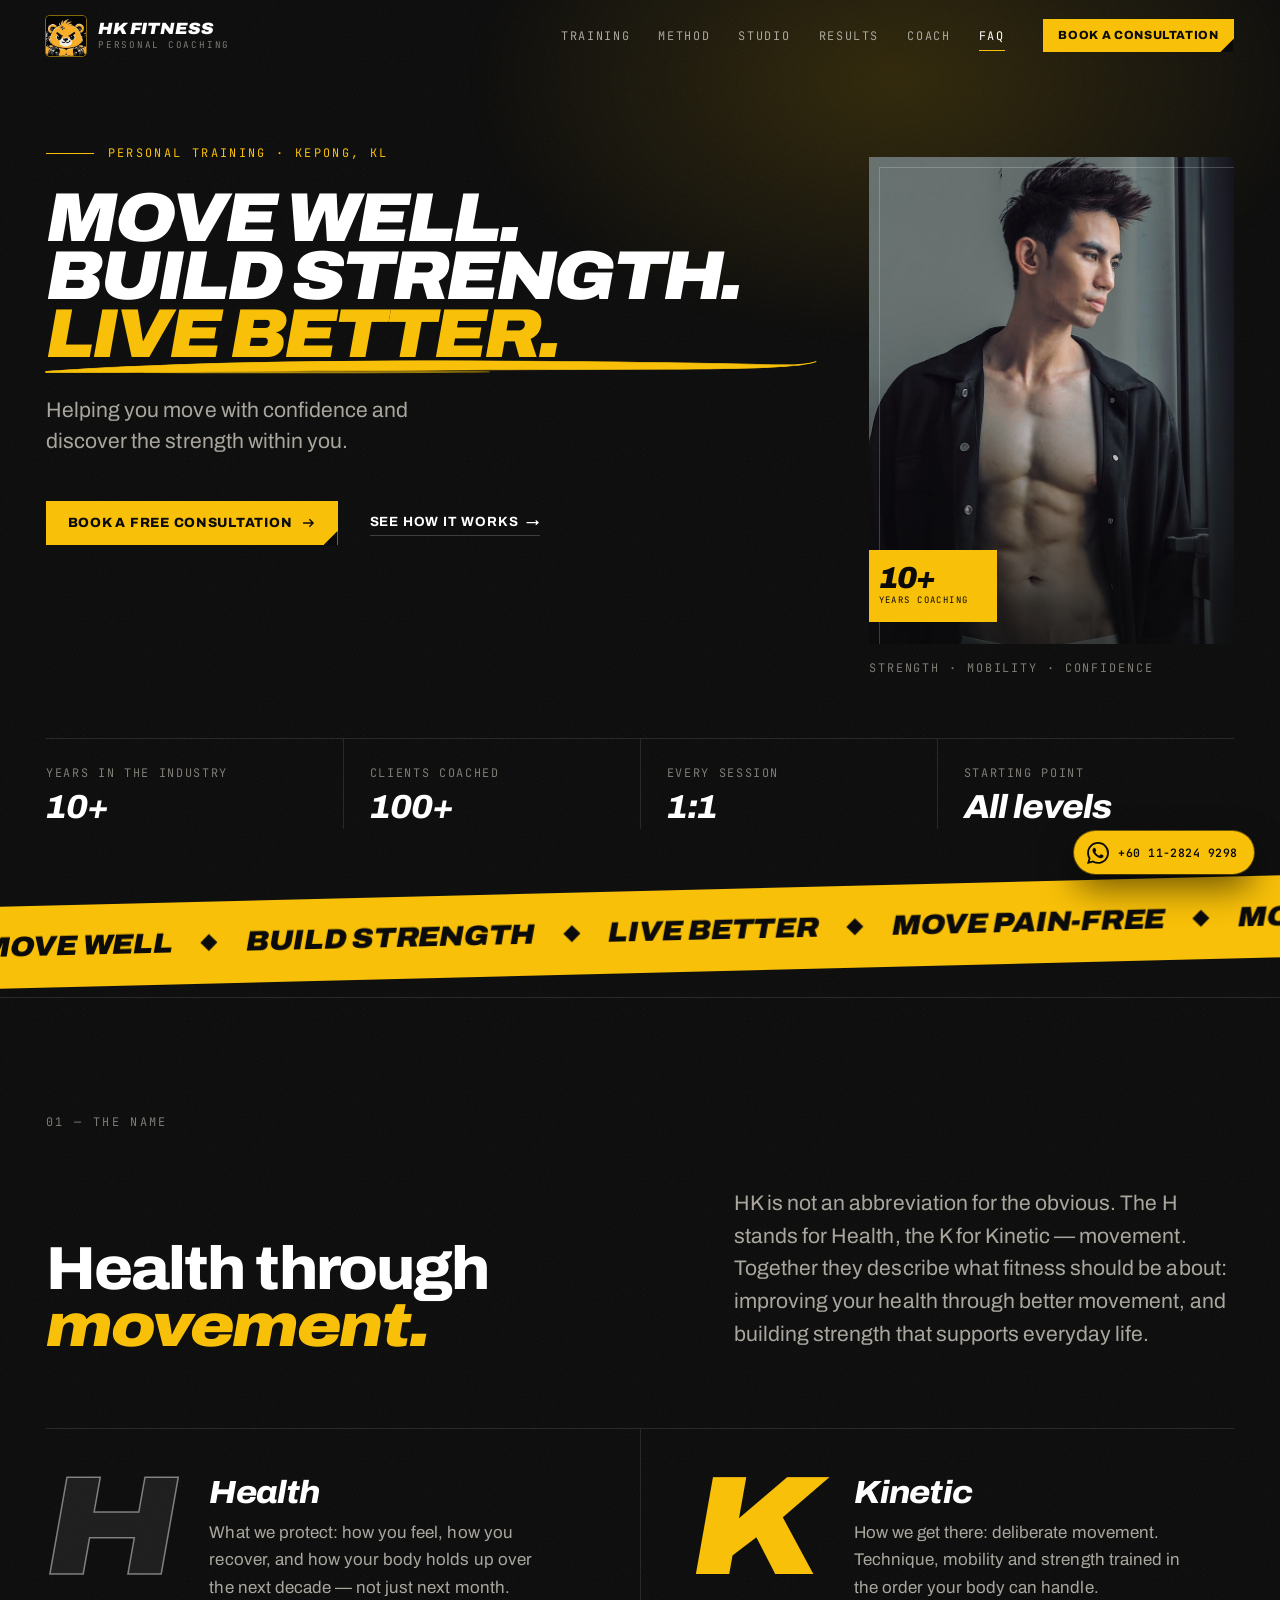
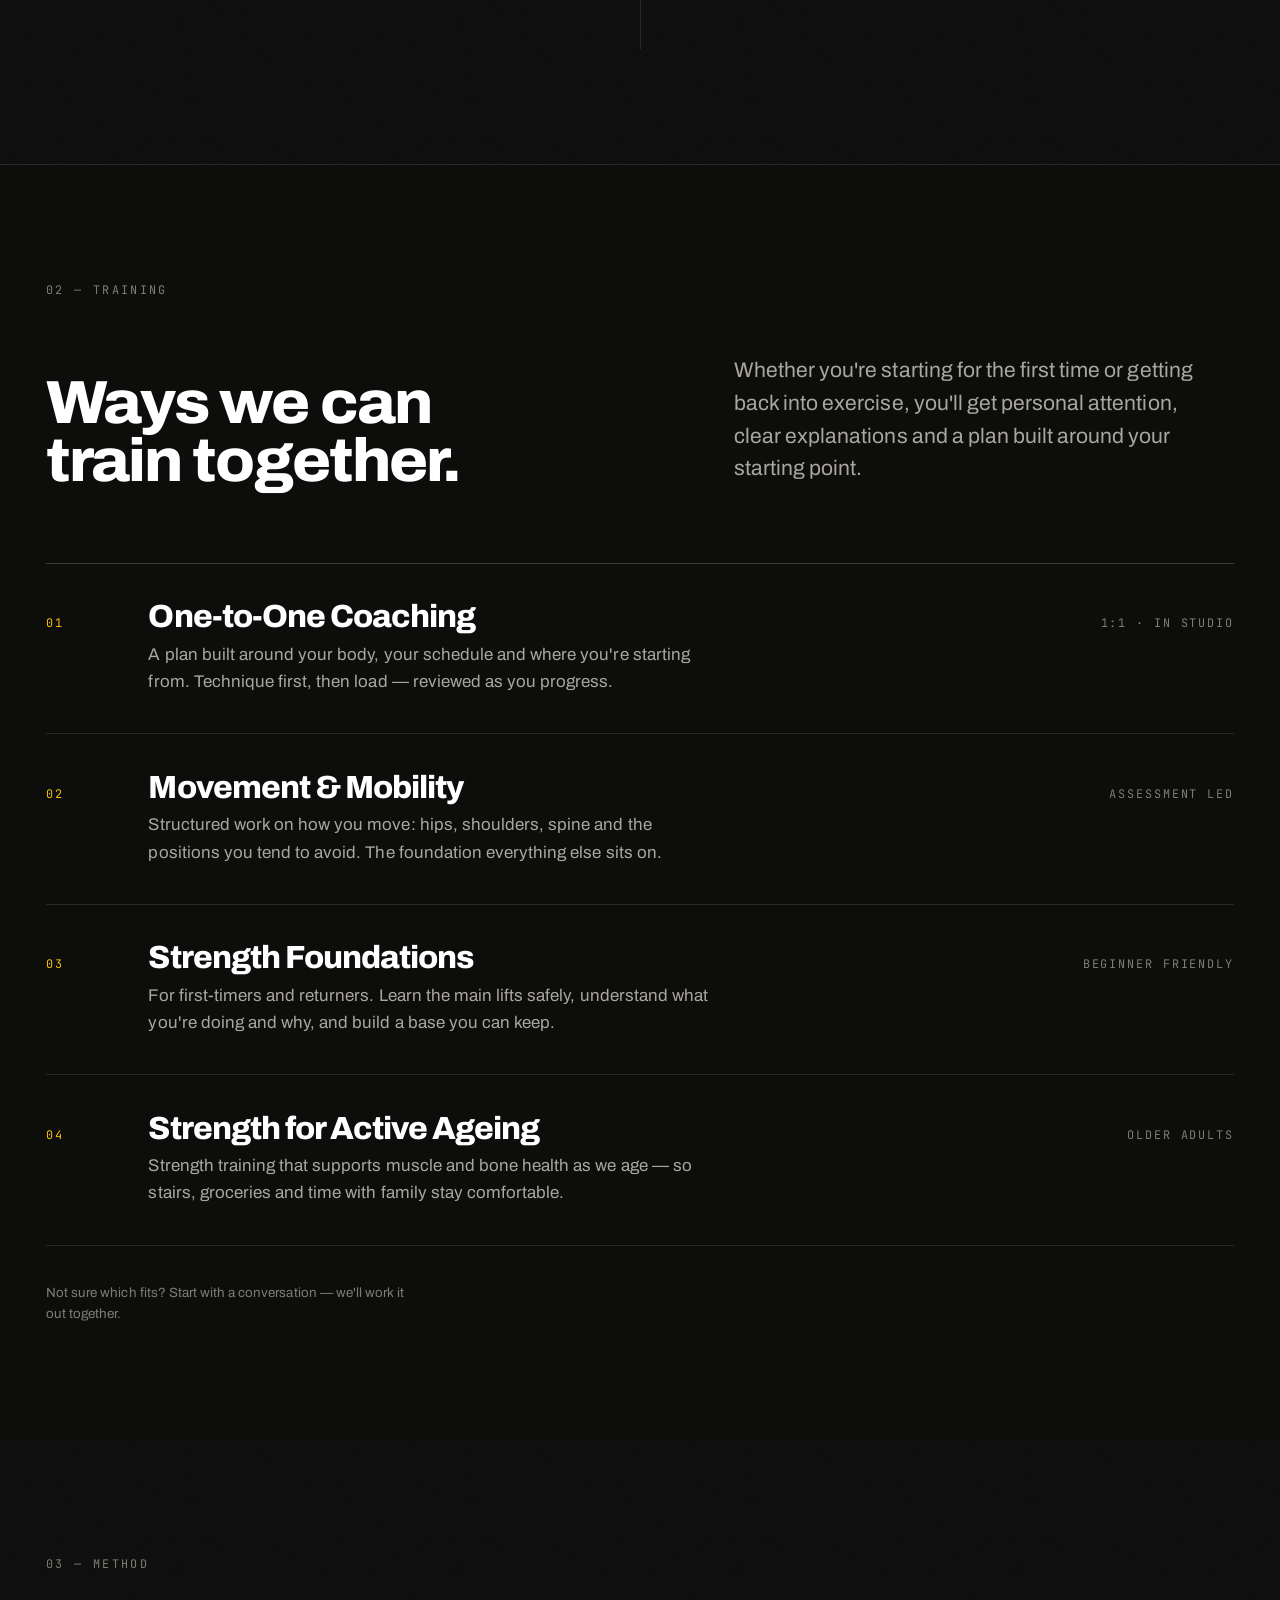
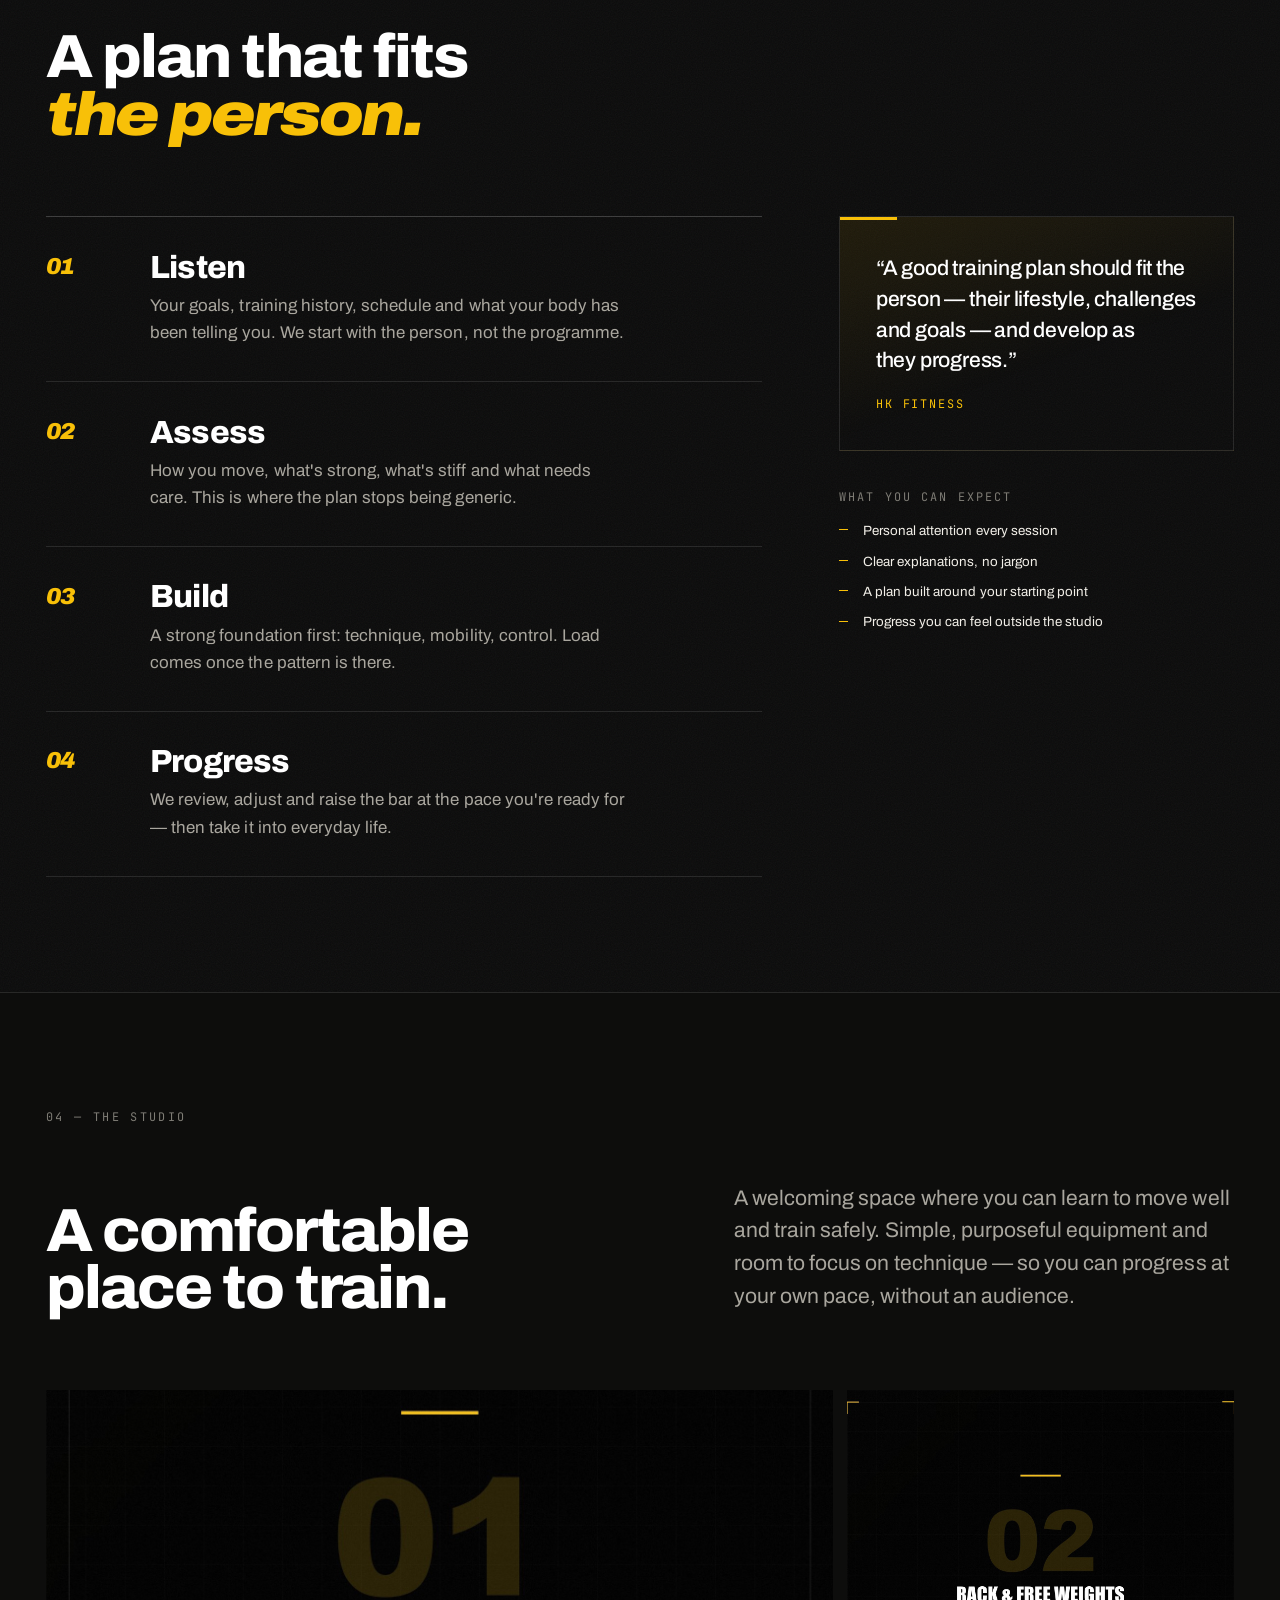
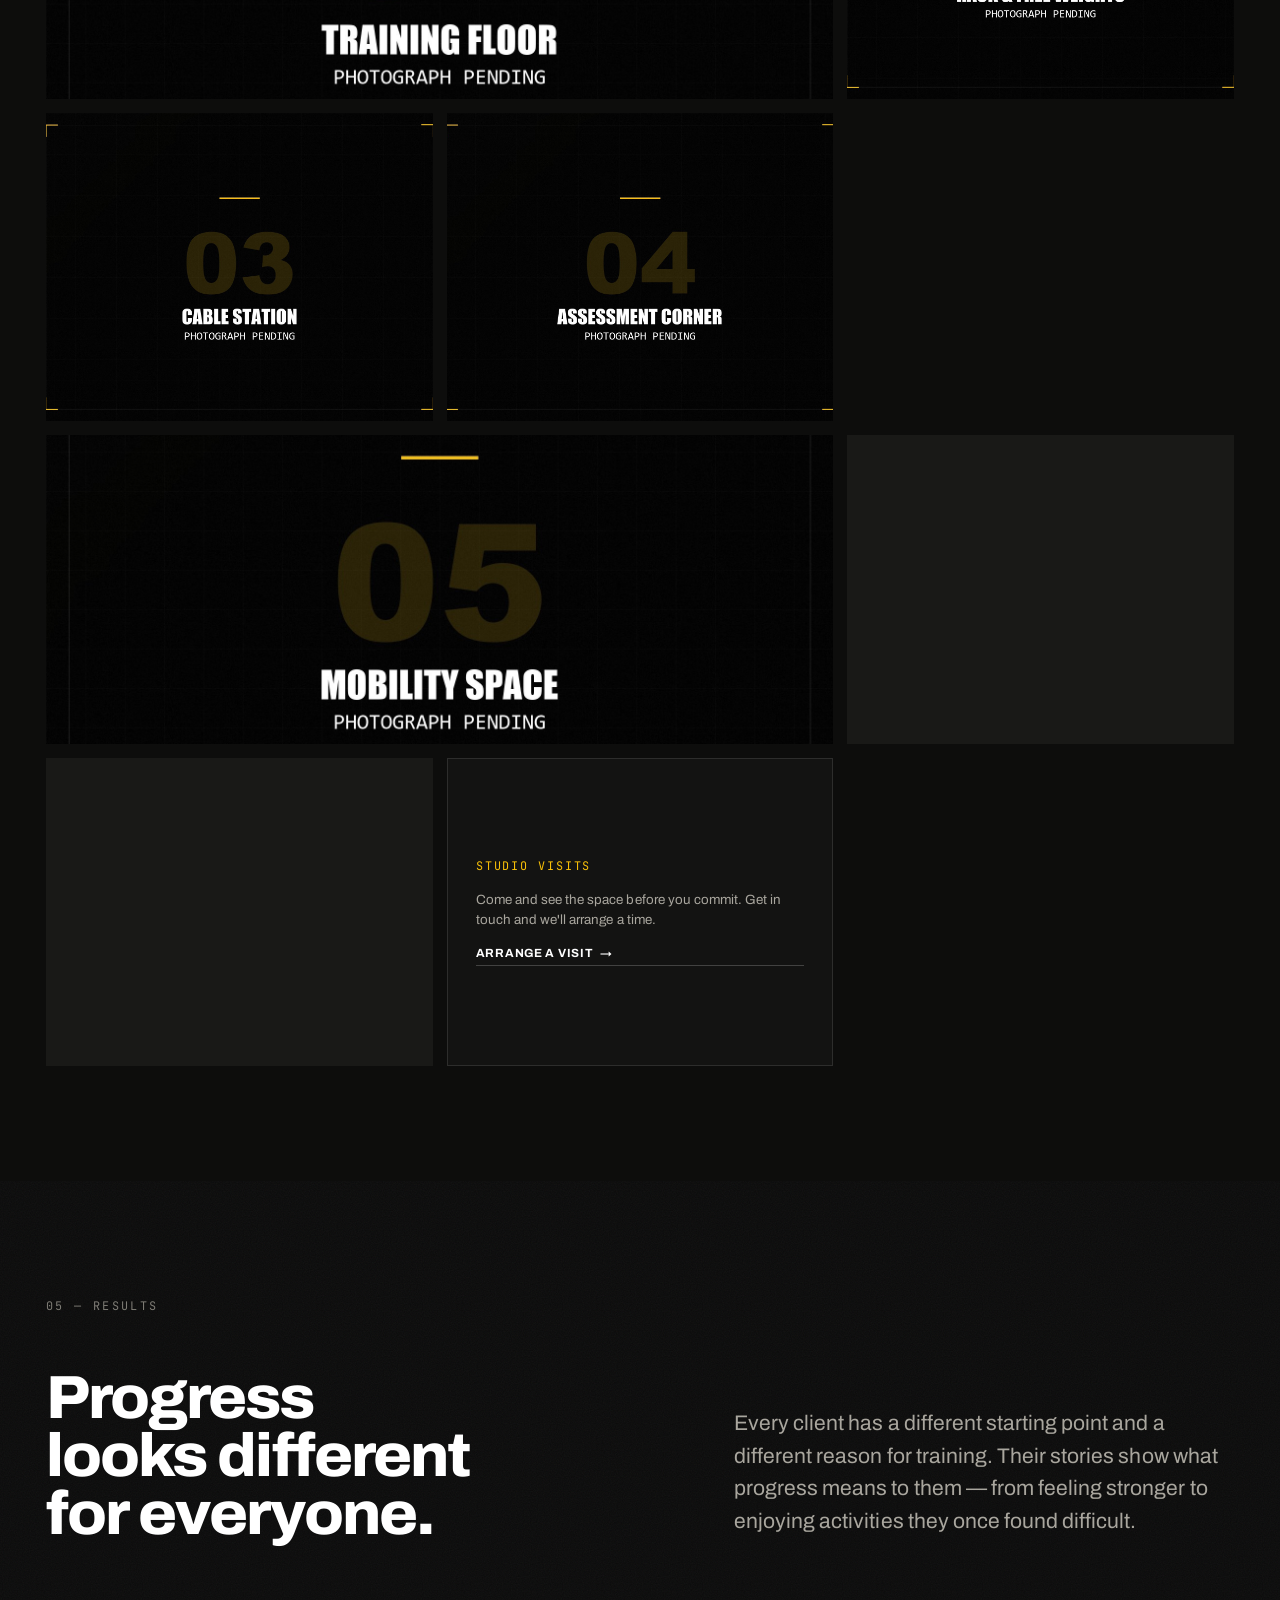
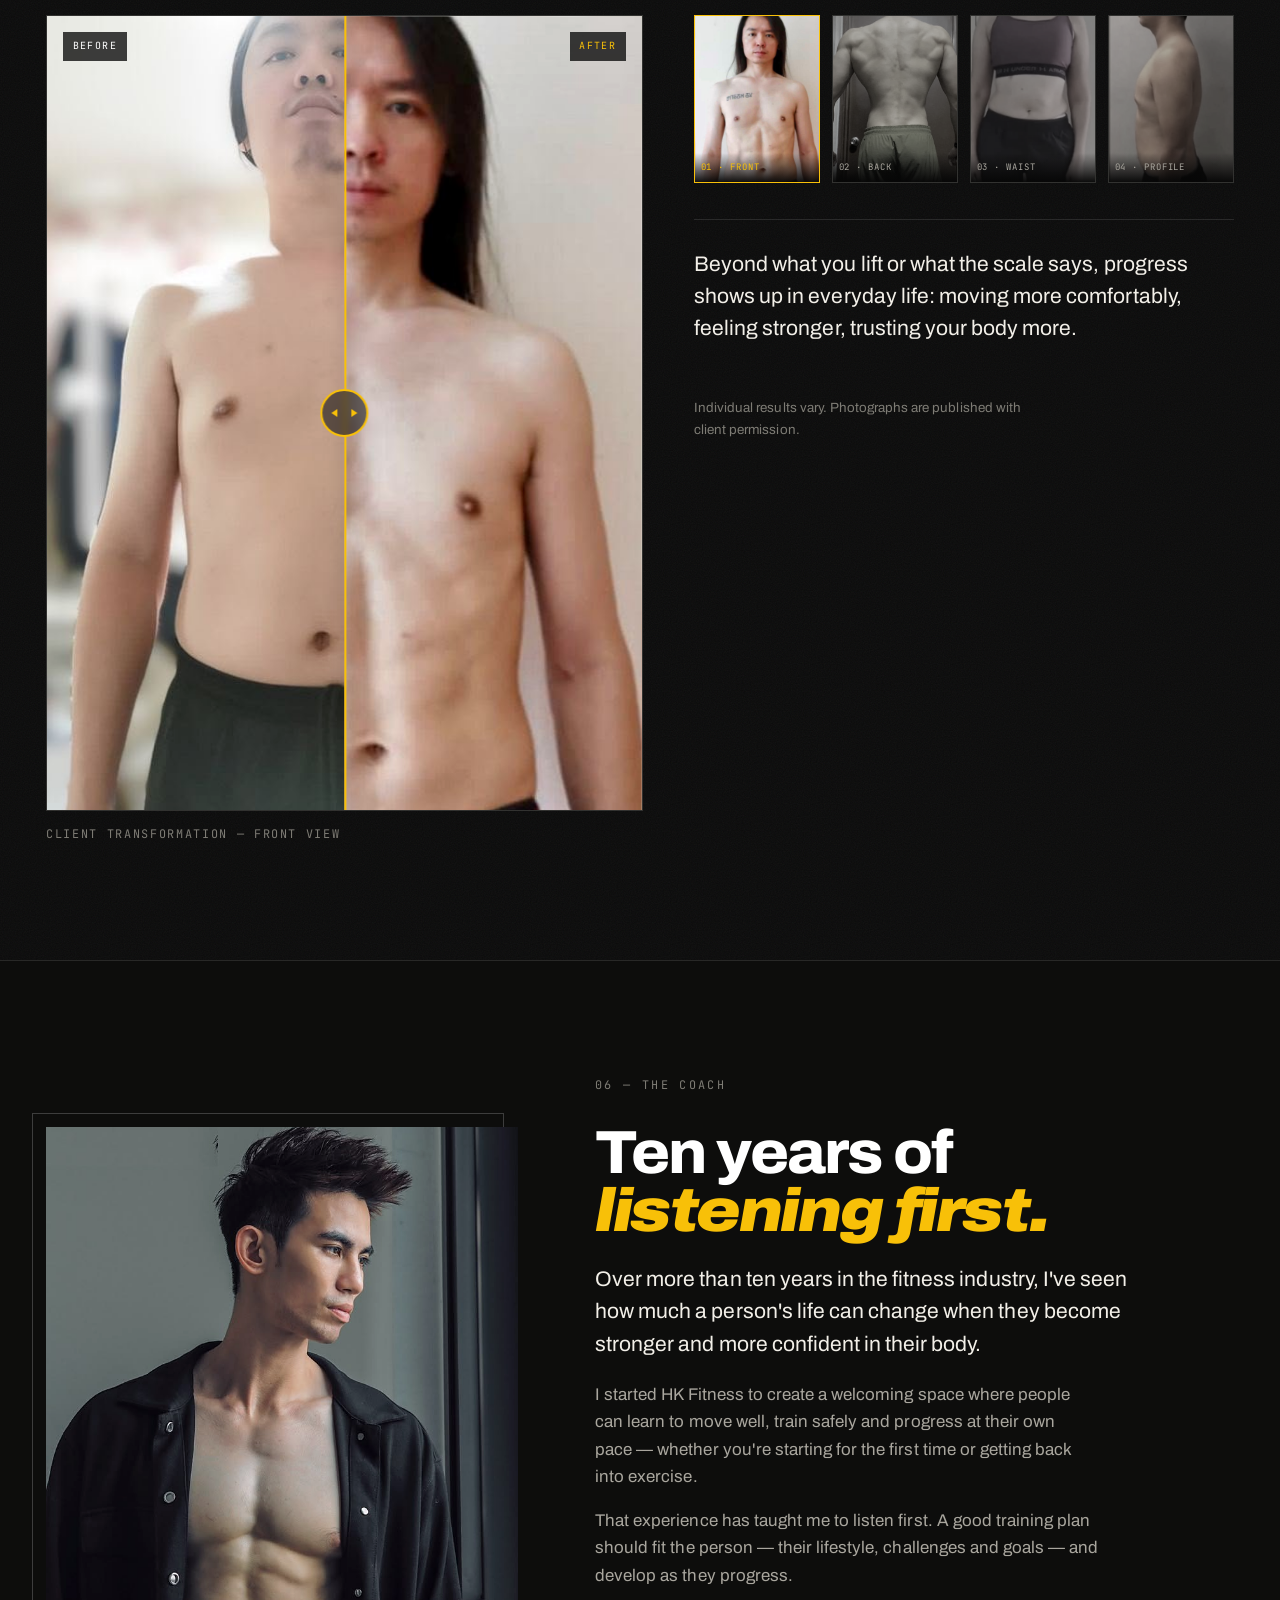
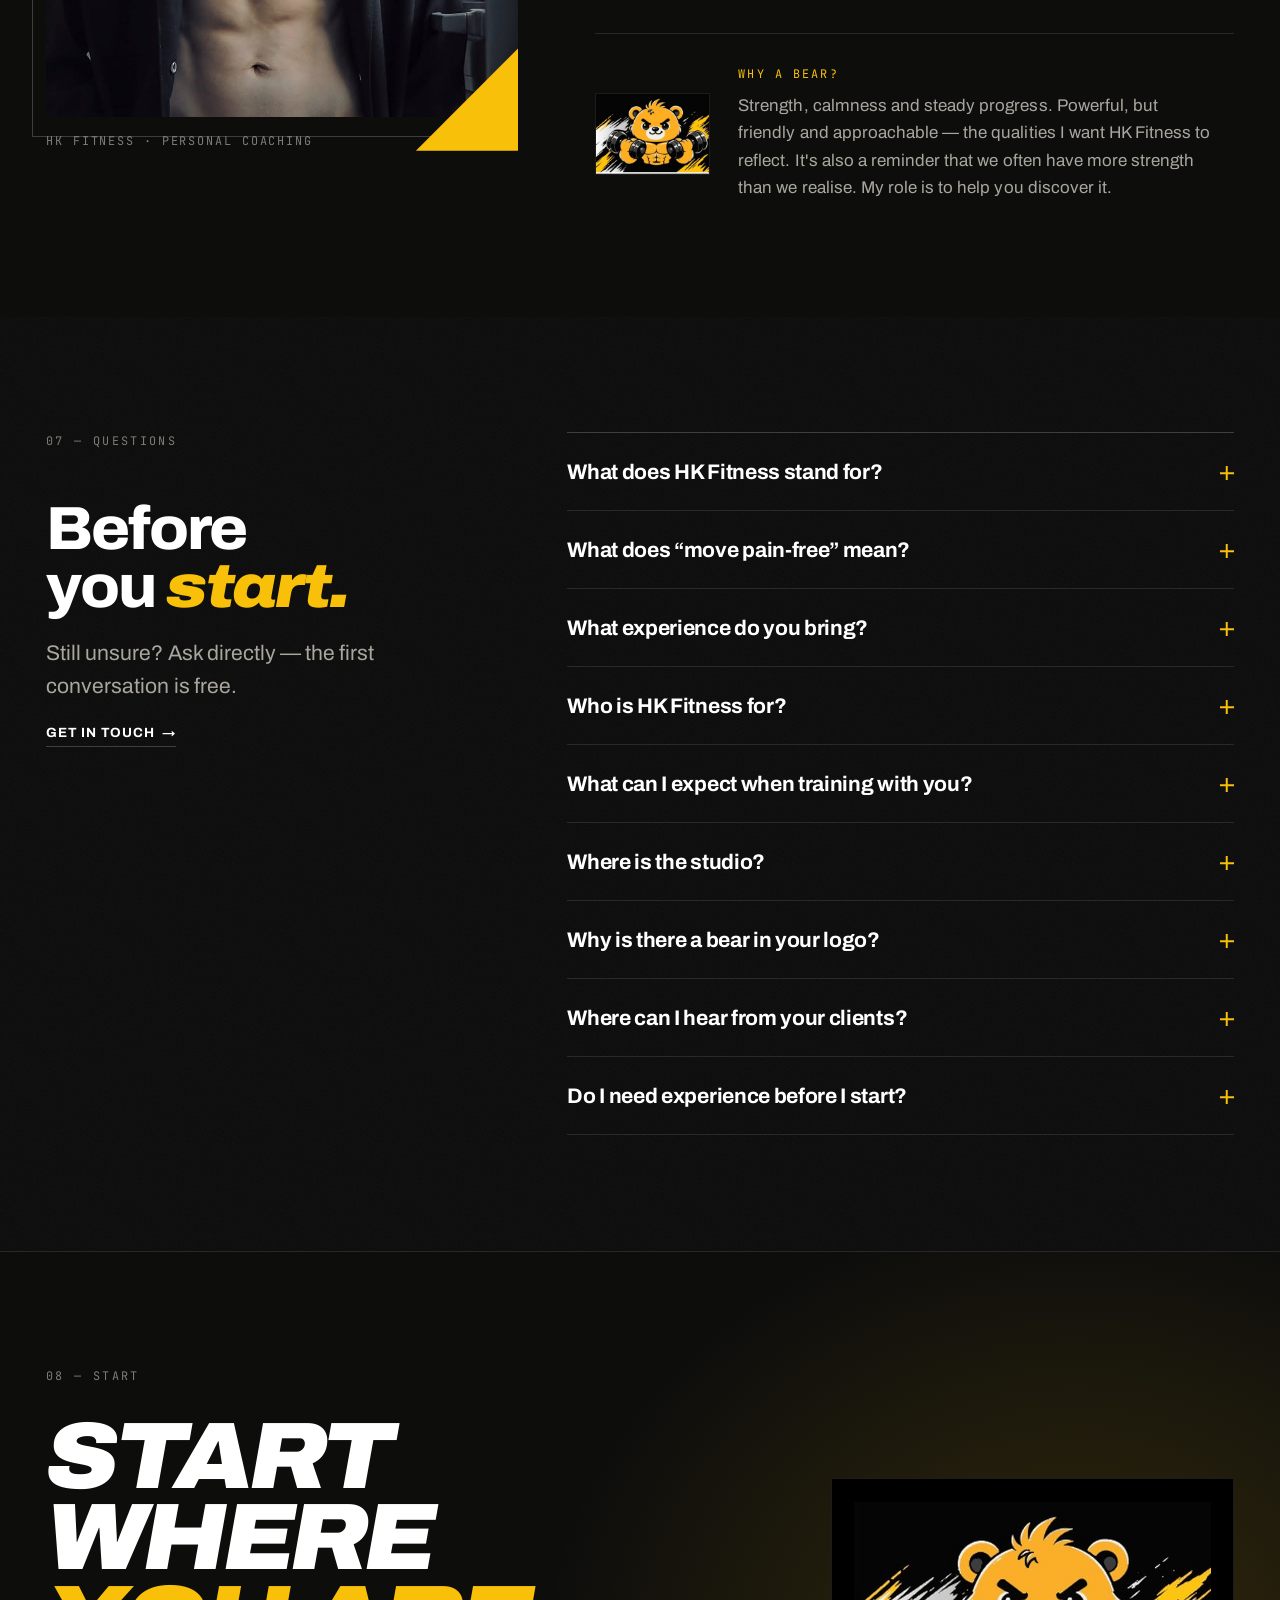
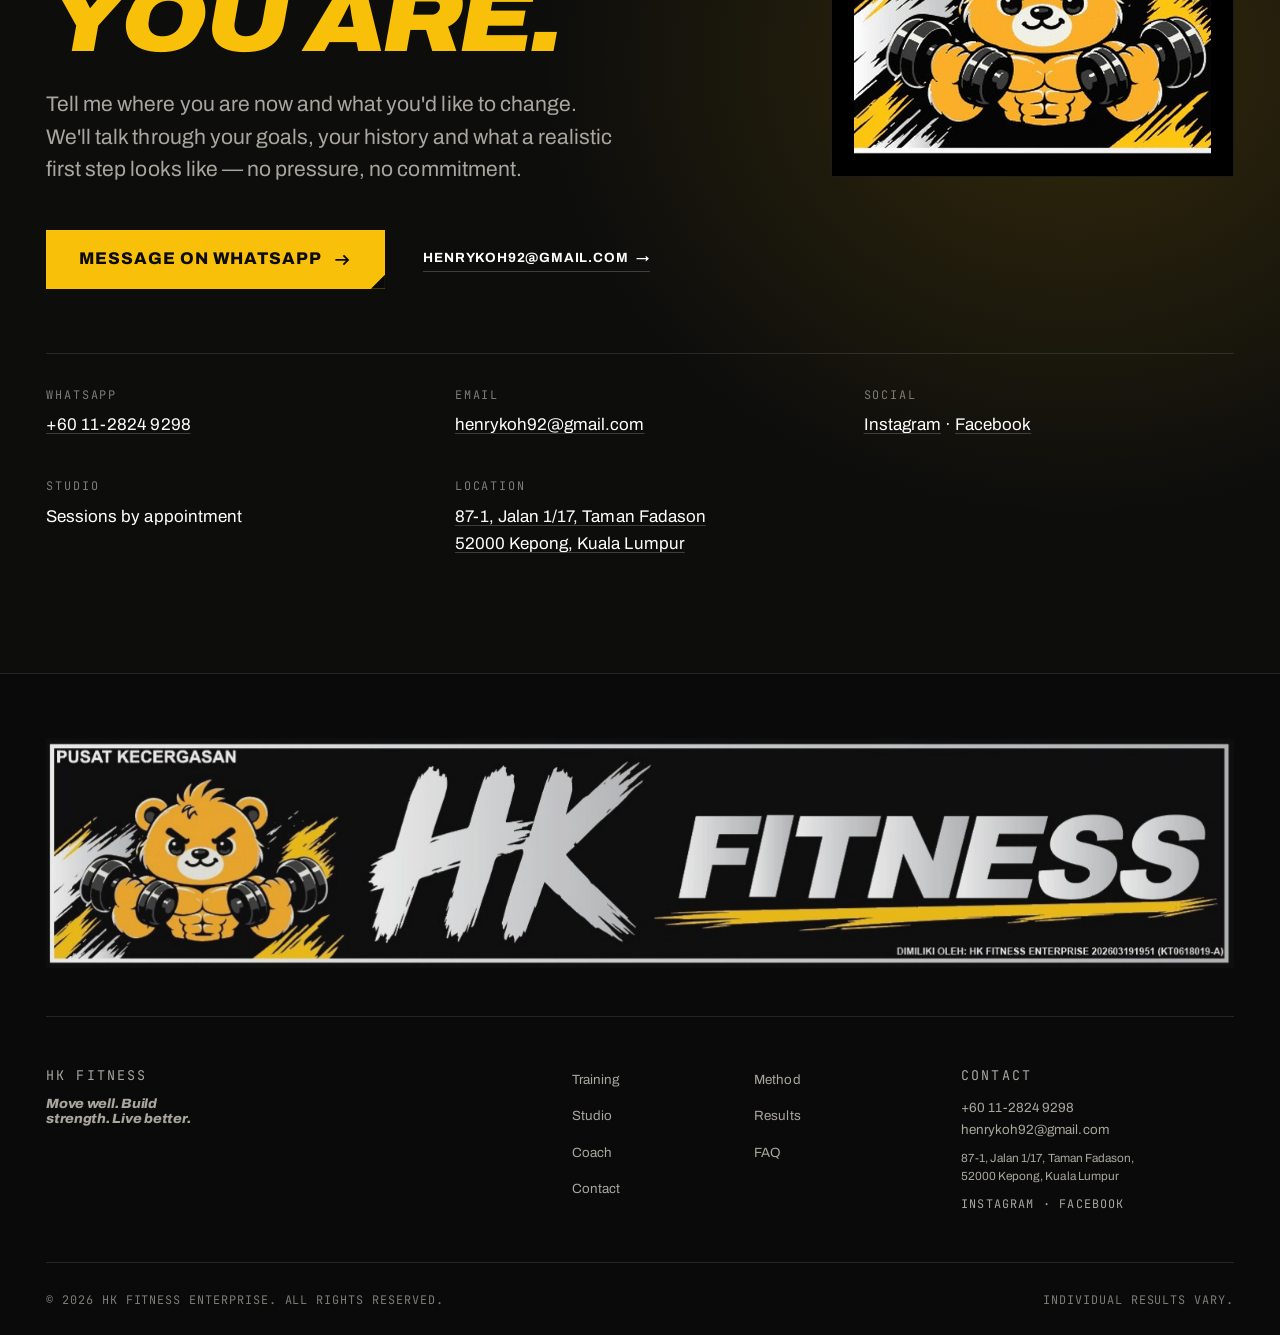
==== index.html @ 9ef01743 "HK Fitness site: bear logo, real contact details, Kepong address, floating WhatsApp" ====
<!DOCTYPE html>
<html lang="en">
<head>
<meta charset="utf-8">
<meta name="viewport" content="width=device-width, initial-scale=1">

<title>HK Fitness | Personal Training in Kepong, Kuala Lumpur</title>
<meta name="description" content="One-to-one personal training in Kepong, Kuala Lumpur for beginners, busy adults and active ageing. Build strength, improve mobility and move with confidence.">
<link rel="canonical" href="https://kiatyao95.github.io/HKFitness/">

<!-- EDIT BEFORE GOING LIVE: the site is published at /HKFitness/. If you add a custom domain,
     replace that base in index.html, robots.txt and sitemap.xml. See README.md -->
<meta property="og:type" content="website">
<meta property="og:site_name" content="HK Fitness">
<meta property="og:locale" content="en_MY">
<meta property="og:url" content="https://kiatyao95.github.io/HKFitness/">
<meta property="og:title" content="HK Fitness | Move Well. Build Strength. Live Better.">
<meta property="og:description" content="Personal training built around your body, your schedule and where you're starting from. Beginners, busy adults and active ageing welcome.">
<meta property="og:image" content="https://kiatyao95.github.io/HKFitness/assets/img/og-image.jpg">
<meta property="og:image:width" content="1200">
<meta property="og:image:height" content="630">
<meta property="og:image:alt" content="HK Fitness — move well, build strength, live better.">
<meta name="twitter:card" content="summary_large_image">
<meta name="twitter:title" content="HK Fitness | Move Well. Build Strength. Live Better.">
<meta name="twitter:description" content="Personal training built around your body, your schedule and where you're starting from.">
<meta name="twitter:image" content="https://kiatyao95.github.io/HKFitness/assets/img/og-image.jpg">

<meta name="theme-color" content="#0a0a0a">
<meta name="color-scheme" content="dark">
<meta name="author" content="HK Fitness">
<meta name="robots" content="index, follow, max-image-preview:large">
<meta name="geo.region" content="MY">
<link rel="icon" href="assets/img/icons/favicon.ico" sizes="any">
<link rel="icon" type="image/png" href="assets/img/icons/favicon-32.png" sizes="32x32">
<link rel="apple-touch-icon" href="assets/img/icons/apple-touch-icon.png">
<link rel="manifest" href="site.webmanifest">

<link rel="preconnect" href="https://fonts.googleapis.com">
<link rel="preconnect" href="https://fonts.gstatic.com" crossorigin>
<link href="https://fonts.googleapis.com/css2?family=Archivo:ital,wdth,wght@0,62..125,100..900;1,62..125,100..900&family=JetBrains+Mono:wght@400;500&display=swap" rel="stylesheet">
<link rel="stylesheet" href="assets/css/style.css">
<script>document.documentElement.classList.add('js');</script>

<script type="application/ld+json">
{
  "@context": "https://schema.org",
  "@graph": [
    {
      "@type": ["HealthClub", "LocalBusiness"],
      "@id": "https://kiatyao95.github.io/HKFitness/#business",
      "name": "HK Fitness",
      "alternateName": "HK Fitness Enterprise",
      "description": "One-to-one personal training and strength coaching for beginners, busy adults and active ageing. Health through better movement.",
      "url": "https://kiatyao95.github.io/HKFitness/",
      "image": "https://kiatyao95.github.io/HKFitness/assets/img/og-image.jpg",
      "logo": "https://kiatyao95.github.io/HKFitness/assets/img/icons/icon-512.png",
      "telephone": "+60 11-2824 9298",
      "email": "henrykoh92@gmail.com",
      "priceRange": "$$",
      "currenciesAccepted": "MYR",
      "address": {
        "@type": "PostalAddress",
        "streetAddress": "87-1, Jalan 1/17, Taman Fadason",
        "addressLocality": "Kepong",
        "addressRegion": "Kuala Lumpur",
        "postalCode": "52000",
        "addressCountry": "MY"
      },
      "areaServed": {
        "@type": "City",
        "name": "Kuala Lumpur"
      },
      "slogan": "Move well. Build strength. Live better.",
      "sameAs": [
        "https://www.instagram.com/hkfitness_studio/",
        "https://www.facebook.com/henry.koh.50"
      ],
      "hasOfferCatalog": {
        "@type": "OfferCatalog",
        "name": "Training programmes",
        "itemListElement": [
          {
            "@type": "Offer",
            "itemOffered": {
              "@type": "Service",
              "name": "One-to-One Personal Training",
              "description": "A training plan built around your body, your schedule and your starting point."
            }
          },
          {
            "@type": "Offer",
            "itemOffered": {
              "@type": "Service",
              "name": "Movement & Mobility Coaching",
              "description": "Structured work on how you move — hips, shoulders, spine and the positions you avoid."
            }
          },
          {
            "@type": "Offer",
            "itemOffered": {
              "@type": "Service",
              "name": "Strength Foundations",
              "description": "Learn the main lifts safely and build a base for first-time and returning exercisers."
            }
          },
          {
            "@type": "Offer",
            "itemOffered": {
              "@type": "Service",
              "name": "Strength for Active Ageing",
              "description": "Strength training that supports muscle and bone health so everyday life stays easier."
            }
          }
        ]
      }
    },
    {
      "@type": "WebSite",
      "@id": "https://kiatyao95.github.io/HKFitness/#website",
      "url": "https://kiatyao95.github.io/HKFitness/",
      "name": "HK Fitness",
      "inLanguage": "en-MY",
      "publisher": { "@id": "https://kiatyao95.github.io/HKFitness/#business" }
    },
    {
      "@type": "FAQPage",
      "@id": "https://kiatyao95.github.io/HKFitness/#faq",
      "mainEntity": [
        {
          "@type": "Question",
          "name": "What does HK Fitness stand for?",
          "acceptedAnswer": {
            "@type": "Answer",
            "text": "H stands for Health, and K stands for Kinetic — meaning movement. Together, they reflect what I believe fitness should be about: improving your health through better movement and building strength that supports everyday life."
          }
        },
        {
          "@type": "Question",
          "name": "What does “move pain-free” mean?",
          "acceptedAnswer": {
            "@type": "Answer",
            "text": "It means working towards movement that feels comfortable and confident — whether you're exercising, climbing stairs or playing with your children. My approach focuses on improving movement, mobility and strength through exercises suited to your ability. When pain or an injury needs medical attention, I encourage you to work with a qualified healthcare professional so your training supports their guidance."
          }
        },
        {
          "@type": "Question",
          "name": "What experience do you bring?",
          "acceptedAnswer": {
            "@type": "Answer",
            "text": "I have over ten years of experience and have coached more than 100 clients, each with different goals, abilities and starting points. That experience has taught me to listen first: a good training plan should fit the person — their lifestyle, challenges and goals — and develop as they progress."
          }
        },
        {
          "@type": "Question",
          "name": "Who is HK Fitness for?",
          "acceptedAnswer": {
            "@type": "Answer",
            "text": "HK Fitness is for people who want personal guidance, a clear plan and a comfortable place to train. I work with beginners, busy adults and older adults who want to build strength, improve mobility and stay active. Strength training also helps support muscle and bone health as we age, so we can continue doing the things we enjoy."
          }
        },
        {
          "@type": "Question",
          "name": "What can I expect when training with you?",
          "acceptedAnswer": {
            "@type": "Answer",
            "text": "Personal attention, clear explanations and a plan built around your starting point. We'll work on technique, build a strong foundation and progress together. Beyond what you lift or what the scale says, I want you to notice the difference in everyday life: moving more comfortably, feeling stronger and trusting your body more."
          }
        },
        {
          "@type": "Question",
          "name": "Where is the studio?",
          "acceptedAnswer": {
            "@type": "Answer",
            "text": "The studio is in Kepong, Kuala Lumpur — 87-1, Jalan 1/17, Taman Fadason, 52000 Kepong. Sessions are by appointment, so message me on WhatsApp first and we'll find a time that works."
          }
        },
        {
          "@type": "Question",
          "name": "Why is there a bear in your logo?",
          "acceptedAnswer": {
            "@type": "Answer",
            "text": "To me, the bear represents strength, calmness and steady progress. It's powerful, but it also feels friendly and approachable — qualities I want HK Fitness to reflect. It's also a reminder that we often have more strength than we realise."
          }
        },
        {
          "@type": "Question",
          "name": "Where can I hear from your clients?",
          "acceptedAnswer": {
            "@type": "Answer",
            "text": "Every client has a different starting point and a different reason for training. Their stories show what progress means to them — from feeling stronger to enjoying activities they once found difficult. Have a look at the client results, or ask and I'll share more."
          }
        },
        {
          "@type": "Question",
          "name": "Do I need experience before I start?",
          "acceptedAnswer": {
            "@type": "Answer",
            "text": "No. Most people start with little or no experience, and that's exactly what the first sessions are designed for. We begin with movement and technique at a pace you're comfortable with, then build from there."
          }
        }
      ]
    }
  ]
}
</script>
</head>
<body>
<a class="skip-link" href="#main">Skip to content</a>
<div class="scroll-progress" aria-hidden="true"><span data-scroll-progress></span></div>

<header class="site-header" data-header>
  <div class="shell site-header__inner">
    <a class="brand" href="#top" aria-label="HK Fitness — home">
      <img class="brand__mark" src="assets/img/brand/bear-mark.png" alt="" width="256" height="256" decoding="async">
      <span class="brand__text">
        <span class="brand__name">HK Fitness</span>
        <span class="brand__sub">Personal coaching</span>
      </span>
    </a>

    <nav class="site-nav" id="site-nav" aria-label="Primary">
      <ul class="site-nav__list">
        <li><a href="#training">Training</a></li>
        <li><a href="#method">Method</a></li>
        <li><a href="#studio">Studio</a></li>
        <li><a href="#results">Results</a></li>
        <li><a href="#about">Coach</a></li>
        <li><a href="#faq">FAQ</a></li>
      </ul>
      <a class="btn btn--gold btn--sm site-nav__cta" href="#contact">Book a consultation</a>
    </nav>

    <button class="nav-toggle" type="button" aria-expanded="false" aria-controls="mobile-menu" aria-label="Open menu" data-nav-toggle>
      <span class="nav-toggle__bar"></span>
      <span class="nav-toggle__bar"></span>
    </button>
  </div>
</header>

<div class="mobile-menu" id="mobile-menu" hidden data-mobile-menu>
  <nav aria-label="Mobile">
    <ul class="mobile-menu__list">
      <li><a href="#training"><span>01</span>Training</a></li>
      <li><a href="#method"><span>02</span>Method</a></li>
      <li><a href="#studio"><span>03</span>Studio</a></li>
      <li><a href="#results"><span>04</span>Results</a></li>
      <li><a href="#about"><span>05</span>Coach</a></li>
      <li><a href="#faq"><span>06</span>FAQ</a></li>
    </ul>
  </nav>
  <div class="mobile-menu__foot">
    <a class="btn btn--gold" href="#contact">Book a consultation</a>
    <p class="mono">Studio sessions by appointment</p>
  </div>
</div>

<main id="main">
  <!-- 01 · HERO ------------------------------------------------------------ -->
  <section class="hero" id="top" aria-labelledby="hero-title">
    <div class="hero__glow" aria-hidden="true"></div>
    <div class="shell hero__grid">
      <div class="hero__copy">
        <p class="eyebrow" data-reveal><span class="eyebrow__rule" aria-hidden="true"></span>Personal training · Kepong, KL</p>
        <h1 class="hero__title" id="hero-title">
          <span class="hero__line" data-line>Move well.</span>
          <span class="hero__line" data-line>Build strength.</span>
          <span class="hero__line hero__line--gold" data-line>
            Live better.
            <svg class="hero__brush" viewBox="0 0 480 24" aria-hidden="true" focusable="false" preserveAspectRatio="none">
              <path d="M2 20.6C74 9.2 156 5.2 246 5.6c84 .4 156 2.8 206 5.6 14 .8 22-1.6 26-4.8-8 8.4-42 11-94 11.2-88 .3-194 1.8-276 3.6-40 .9-76 1.2-106 1.4Z"/>
              <path d="M62 22.7c70-1.3 148-1.6 214-1.3-44 1.4-136 2.2-214 1.3Z" opacity=".7"/>
            </svg>
          </span>
        </h1>
        <p class="hero__lead">Helping you move with confidence and discover the strength within you.</p>
        <div class="hero__actions">
          <a class="btn btn--gold" href="#contact">
            Book a free consultation
            <svg class="btn__icon" viewBox="0 0 16 16" aria-hidden="true" focusable="false"><path d="M2 8h10.4M9 4.4 12.6 8 9 11.6"/></svg>
          </a>
          <a class="link-arrow" href="#method">See how it works</a>
        </div>
      </div>

      <figure class="hero__media" data-reveal data-reveal-delay="2">
        <div class="hero__frame">
          <img class="hero__portrait" src="assets/img/coach-portrait.jpg" alt="Portrait of the HK Fitness coach" width="742" height="1080" fetchpriority="high" decoding="async">
          <span class="hero__badge">
            <strong>10+</strong>
            <span>Years coaching</span>
          </span>
        </div>
        <figcaption class="mono hero__caption">Strength · Mobility · Confidence</figcaption>
      </figure>
    </div>

    <div class="shell hero__specs">
      <dl class="specs">
        <div class="specs__item"><dt>Years in the industry</dt><dd>10+</dd></div>
        <div class="specs__item"><dt>Clients coached</dt><dd>100+</dd></div>
        <div class="specs__item"><dt>Every session</dt><dd>1:1</dd></div>
        <div class="specs__item"><dt>Starting point</dt><dd>All levels</dd></div>
      </dl>
    </div>
  </section>

  <!-- MARQUEE -------------------------------------------------------------- -->
  <div class="marquee" aria-hidden="true">
    <div class="marquee__track" data-marquee>
      <span class="marquee__group">Move well<span class="marquee__dot"></span>Build strength<span class="marquee__dot"></span>Live better<span class="marquee__dot"></span>Move pain-free<span class="marquee__dot"></span></span>
      <span class="marquee__group">Move well<span class="marquee__dot"></span>Build strength<span class="marquee__dot"></span>Live better<span class="marquee__dot"></span>Move pain-free<span class="marquee__dot"></span></span>
    </div>
  </div>

  <!-- 02 · THE NAME --------------------------------------------------------- -->
  <section class="section name" id="name" aria-labelledby="name-title">
    <div class="shell">
      <div class="section-head">
        <p class="tag" data-reveal>01 — The name</p>
        <h2 class="section-title" id="name-title" data-reveal>Health through <em>movement.</em></h2>
        <p class="section-lead" data-reveal data-reveal-delay="1">
          HK is not an abbreviation for the obvious. The H stands for Health, the K for Kinetic — movement.
          Together they describe what fitness should be about: improving your health through better movement,
          and building strength that supports everyday life.
        </p>
      </div>

      <div class="letter-grid">
        <article class="letter" data-reveal>
          <span class="letter__glyph" aria-hidden="true">H</span>
          <div class="letter__body">
            <h3>Health</h3>
            <p>What we protect: how you feel, how you recover, and how your body holds up over the next decade — not just next month.</p>
          </div>
        </article>
        <article class="letter letter--gold" data-reveal data-reveal-delay="1">
          <span class="letter__glyph" aria-hidden="true">K</span>
          <div class="letter__body">
            <h3>Kinetic</h3>
            <p>How we get there: deliberate movement. Technique, mobility and strength trained in the order your body can handle.</p>
          </div>
        </article>
      </div>
    </div>
  </section>

  <!-- 03 · TRAINING --------------------------------------------------------- -->
  <section class="section training" id="training" aria-labelledby="training-title">
    <div class="shell">
      <div class="section-head">
        <p class="tag" data-reveal>02 — Training</p>
        <h2 class="section-title" id="training-title" data-reveal>Ways we can train together.</h2>
        <p class="section-lead" data-reveal data-reveal-delay="1">
          Whether you're starting for the first time or getting back into exercise, you'll get personal attention,
          clear explanations and a plan built around your starting point.
        </p>
      </div>

      <ul class="ledger">
        <li class="ledger__row" data-reveal>
          <span class="ledger__index mono">01</span>
          <div class="ledger__main">
            <h3 class="ledger__title">One-to-One Coaching</h3>
            <p class="ledger__text">A plan built around your body, your schedule and where you're starting from. Technique first, then load — reviewed as you progress.</p>
          </div>
          <span class="ledger__meta mono">1:1 · In studio</span>
        </li>
        <li class="ledger__row" data-reveal>
          <span class="ledger__index mono">02</span>
          <div class="ledger__main">
            <h3 class="ledger__title">Movement &amp; Mobility</h3>
            <p class="ledger__text">Structured work on how you move: hips, shoulders, spine and the positions you tend to avoid. The foundation everything else sits on.</p>
          </div>
          <span class="ledger__meta mono">Assessment led</span>
        </li>
        <li class="ledger__row" data-reveal>
          <span class="ledger__index mono">03</span>
          <div class="ledger__main">
            <h3 class="ledger__title">Strength Foundations</h3>
            <p class="ledger__text">For first-timers and returners. Learn the main lifts safely, understand what you're doing and why, and build a base you can keep.</p>
          </div>
          <span class="ledger__meta mono">Beginner friendly</span>
        </li>
        <li class="ledger__row" data-reveal>
          <span class="ledger__index mono">04</span>
          <div class="ledger__main">
            <h3 class="ledger__title">Strength for Active Ageing</h3>
            <p class="ledger__text">Strength training that supports muscle and bone health as we age — so stairs, groceries and time with family stay comfortable.</p>
          </div>
          <span class="ledger__meta mono">Older adults</span>
        </li>
      </ul>

      <p class="fineprint" data-reveal>Not sure which fits? Start with a conversation — we'll work it out together.</p>
    </div>
  </section>

  <!-- 04 · METHOD ----------------------------------------------------------- -->
  <section class="section method" id="method" aria-labelledby="method-title">
    <div class="shell">
      <div class="section-head">
        <p class="tag" data-reveal>03 — Method</p>
        <h2 class="section-title" id="method-title" data-reveal>A plan that fits <em>the person.</em></h2>
      </div>

      <div class="method__grid">
        <ol class="steps">
          <li class="step" data-reveal>
            <span class="step__num">01</span>
            <div class="step__body">
              <h3>Listen</h3>
              <p>Your goals, training history, schedule and what your body has been telling you. We start with the person, not the programme.</p>
            </div>
          </li>
          <li class="step" data-reveal>
            <span class="step__num">02</span>
            <div class="step__body">
              <h3>Assess</h3>
              <p>How you move, what's strong, what's stiff and what needs care. This is where the plan stops being generic.</p>
            </div>
          </li>
          <li class="step" data-reveal>
            <span class="step__num">03</span>
            <div class="step__body">
              <h3>Build</h3>
              <p>A strong foundation first: technique, mobility, control. Load comes once the pattern is there.</p>
            </div>
          </li>
          <li class="step" data-reveal>
            <span class="step__num">04</span>
            <div class="step__body">
              <h3>Progress</h3>
              <p>We review, adjust and raise the bar at the pace you're ready for — then take it into everyday life.</p>
            </div>
          </li>
        </ol>

        <aside class="method__aside">
          <blockquote class="pullquote" data-reveal>
            <p>“A good training plan should fit the person — their lifestyle, challenges and goals — and develop as they progress.”</p>
            <footer class="mono">HK Fitness</footer>
          </blockquote>
          <div class="method__note" data-reveal>
            <h3 class="mono">What you can expect</h3>
            <ul class="ticks">
              <li>Personal attention every session</li>
              <li>Clear explanations, no jargon</li>
              <li>A plan built around your starting point</li>
              <li>Progress you can feel outside the studio</li>
            </ul>
          </div>
        </aside>
      </div>
    </div>
  </section>

  <!-- 05 · STUDIO ----------------------------------------------------------- -->
  <section class="section studio" id="studio" aria-labelledby="studio-title">
    <div class="shell">
      <div class="section-head">
        <p class="tag" data-reveal>04 — The studio</p>
        <h2 class="section-title" id="studio-title" data-reveal>A comfortable place to train.</h2>
        <p class="section-lead" data-reveal data-reveal-delay="1">
          A welcoming space where you can learn to move well and train safely. Simple, purposeful equipment and
          room to focus on technique — so you can progress at your own pace, without an audience.
        </p>
      </div>

      <div class="gallery" data-gallery>
        <figure class="gallery__item gallery__item--wide">
          <img src="assets/img/studio/gym-01.jpg" alt="HK Fitness training floor" width="1600" height="1200" loading="lazy" decoding="async">
        </figure>
        <figure class="gallery__item">
          <img src="assets/img/studio/gym-02.jpg" alt="Rack and free weights at HK Fitness" width="1600" height="1200" loading="lazy" decoding="async">
        </figure>
        <figure class="gallery__item">
          <img src="assets/img/studio/gym-03.jpg" alt="Cable station at HK Fitness" width="1600" height="1200" loading="lazy" decoding="async">
        </figure>
        <figure class="gallery__item">
          <img src="assets/img/studio/gym-04.jpg" alt="Assessment corner at HK Fitness" width="1600" height="1200" loading="lazy" decoding="async">
        </figure>
        <figure class="gallery__item gallery__item--wide">
          <img src="assets/img/studio/gym-05.jpg" alt="Mobility space at HK Fitness" width="1600" height="1200" loading="lazy" decoding="async">
        </figure>
        <figure class="gallery__item">
          <img src="assets/img/studio/gym-06.jpg" alt="Stretch and recovery area at HK Fitness" width="1600" height="1200" loading="lazy" decoding="async">
        </figure>
        <figure class="gallery__item">
          <img src="assets/img/studio/gym-07.jpg" alt="The HK Fitness studio" width="1600" height="1200" loading="lazy" decoding="async">
        </figure>
        <div class="gallery__note">
          <p class="mono">Studio visits</p>
          <p>Come and see the space before you commit. Get in touch and we'll arrange a time.</p>
          <a class="link-arrow" href="#contact">Arrange a visit</a>
        </div>
      </div>
    </div>
  </section>

  <!-- 06 · RESULTS ---------------------------------------------------------- -->
  <section class="section results" id="results" aria-labelledby="results-title">
    <div class="shell">
      <div class="section-head">
        <p class="tag" data-reveal>05 — Results</p>
        <h2 class="section-title" id="results-title" data-reveal>Progress looks different for everyone.</h2>
        <p class="section-lead" data-reveal data-reveal-delay="1">
          Every client has a different starting point and a different reason for training. Their stories show what
          progress means to them — from feeling stronger to enjoying activities they once found difficult.
        </p>
      </div>

      <div class="results__grid">
        <div class="compare-wrap" data-reveal>
          <div class="compare" data-compare style="--pos:50">
            <img class="compare__img" src="assets/img/results/feature-before.jpg" alt="Client before training" width="640" height="960" loading="lazy" decoding="async" data-compare-before>
            <div class="compare__after">
              <img class="compare__img" src="assets/img/results/feature-after.jpg" alt="The same client after a training block" width="640" height="960" loading="lazy" decoding="async" data-compare-after>
            </div>
            <span class="compare__tag compare__tag--before mono" aria-hidden="true">Before</span>
            <span class="compare__tag compare__tag--after mono" aria-hidden="true">After</span>
            <span class="compare__handle" aria-hidden="true"><i></i></span>
            <input class="compare__range" type="range" min="0" max="100" value="50" step="1" aria-label="Reveal the before or after photograph" data-compare-range>
          </div>
          <p class="compare__caption" data-compare-caption>Client transformation — front view</p>
        </div>

        <div class="results__side">
          <ul class="result-list" data-result-list>
            <li>
              <button class="result-card is-active" type="button" data-result data-before="assets/img/results/feature-before.jpg" data-after="assets/img/results/feature-after.jpg" data-caption="Client transformation — front view" aria-pressed="true">
                <img src="assets/img/results/feature-after.jpg" alt="" width="640" height="960" loading="lazy" decoding="async">
                <span class="result-card__label mono">01 · Front</span>
              </button>
            </li>
            <li>
              <button class="result-card" type="button" data-result data-before="assets/img/results/back-before.jpg" data-after="assets/img/results/back-after.jpg" data-caption="Client transformation — back view" aria-pressed="false">
                <img src="assets/img/results/back-after.jpg" alt="" width="414" height="826" loading="lazy" decoding="async">
                <span class="result-card__label mono">02 · Back</span>
              </button>
            </li>
            <li>
              <button class="result-card" type="button" data-result data-before="assets/img/results/waist-before.jpg" data-after="assets/img/results/waist-after.jpg" data-caption="Client transformation — waist" aria-pressed="false">
                <img src="assets/img/results/waist-after.jpg" alt="" width="296" height="558" loading="lazy" decoding="async">
                <span class="result-card__label mono">03 · Waist</span>
              </button>
            </li>
            <li>
              <button class="result-card" type="button" data-result data-before="assets/img/results/profile-before.jpg" data-after="assets/img/results/profile-after.jpg" data-caption="Client transformation — profile" aria-pressed="false">
                <img src="assets/img/results/profile-after.jpg" alt="" width="296" height="554" loading="lazy" decoding="async">
                <span class="result-card__label mono">04 · Profile</span>
              </button>
            </li>
          </ul>

          <div class="results__copy">
            <p>Beyond what you lift or what the scale says, progress shows up in everyday life: moving more comfortably, feeling stronger, trusting your body more.</p>
            <p class="fineprint">Individual results vary. Photographs are published with client permission.</p>
          </div>
        </div>
      </div>
    </div>
  </section>

  <!-- 07 · ABOUT ------------------------------------------------------------ -->
  <section class="section about" id="about" aria-labelledby="about-title">
    <div class="shell about__grid">
      <figure class="about__media" data-reveal>
        <img src="assets/img/coach-portrait.jpg" alt="The HK Fitness coach" width="742" height="1080" loading="lazy" decoding="async">
        <figcaption class="mono">HK Fitness · Personal coaching</figcaption>
      </figure>

      <div class="about__copy">
        <p class="tag" data-reveal>06 — The coach</p>
        <h2 class="section-title" id="about-title" data-reveal>Ten years of <em>listening first.</em></h2>
        <p class="about__lead" data-reveal data-reveal-delay="1">
          Over more than ten years in the fitness industry, I've seen how much a person's life can change when they
          become stronger and more confident in their body.
        </p>
        <div class="about__body" data-reveal data-reveal-delay="1">
          <p>I started HK Fitness to create a welcoming space where people can learn to move well, train safely and progress at their own pace — whether you're starting for the first time or getting back into exercise.</p>
          <p>That experience has taught me to listen first. A good training plan should fit the person — their lifestyle, challenges and goals — and develop as they progress.</p>
        </div>

        <div class="bear-note" data-reveal>
          <img class="bear-note__mark" src="assets/img/brand/bear-plate.png" alt="" width="640" height="452" loading="lazy" decoding="async" aria-hidden="true">
          <div>
            <h3 class="mono">Why a bear?</h3>
            <p>Strength, calmness and steady progress. Powerful, but friendly and approachable — the qualities I want HK Fitness to reflect. It's also a reminder that we often have more strength than we realise. My role is to help you discover it.</p>
          </div>
        </div>
      </div>
    </div>
  </section>

  <!-- 08 · FAQ -------------------------------------------------------------- -->
  <section class="section faq" id="faq" aria-labelledby="faq-title">
    <div class="shell faq__grid">
      <div class="faq__intro">
        <p class="tag" data-reveal>07 — Questions</p>
        <h2 class="section-title" id="faq-title" data-reveal>Before you <em>start.</em></h2>
        <p class="section-lead" data-reveal data-reveal-delay="1">Still unsure? Ask directly — the first conversation is free.</p>
        <a class="link-arrow" href="#contact" data-reveal>Get in touch</a>
      </div>

      <div class="faq__list" data-reveal>
        <details class="faq-item">
          <summary><span>What does HK Fitness stand for?</span><span class="faq-item__icon" aria-hidden="true"></span></summary>
          <div class="faq-item__answer">
            <p>H stands for Health, and K stands for Kinetic — meaning movement. Together, they reflect what I believe fitness should be about: improving your health through better movement and building strength that supports everyday life.</p>
          </div>
        </details>
        <details class="faq-item">
          <summary><span>What does “move pain-free” mean?</span><span class="faq-item__icon" aria-hidden="true"></span></summary>
          <div class="faq-item__answer">
            <p>It means working towards movement that feels comfortable and confident — whether you're exercising, climbing stairs or playing with your children. My approach focuses on improving movement, mobility and strength through exercises suited to your ability.</p>
            <p>When pain or an injury needs medical attention, I encourage you to work with a qualified healthcare professional so your training supports their guidance.</p>
          </div>
        </details>
        <details class="faq-item">
          <summary><span>What experience do you bring?</span><span class="faq-item__icon" aria-hidden="true"></span></summary>
          <div class="faq-item__answer">
            <p>I have over ten years of experience and have coached more than 100 clients, each with different goals, abilities and starting points. That experience has taught me to listen first: a good training plan should fit the person — their lifestyle, challenges and goals — and develop as they progress.</p>
          </div>
        </details>
        <details class="faq-item">
          <summary><span>Who is HK Fitness for?</span><span class="faq-item__icon" aria-hidden="true"></span></summary>
          <div class="faq-item__answer">
            <p>HK Fitness is for people who want personal guidance, a clear plan and a comfortable place to train. I work with beginners, busy adults and older adults who want to build strength, improve mobility and stay active. Strength training also helps support muscle and bone health as we age, so we can continue doing the things we enjoy.</p>
          </div>
        </details>
        <details class="faq-item">
          <summary><span>What can I expect when training with you?</span><span class="faq-item__icon" aria-hidden="true"></span></summary>
          <div class="faq-item__answer">
            <p>Personal attention, clear explanations and a plan built around your starting point. We'll work on technique, build a strong foundation and progress together. Beyond what you lift or what the scale says, I want you to notice the difference in everyday life: moving more comfortably, feeling stronger and trusting your body more.</p>
          </div>
        </details>
        <details class="faq-item">
          <summary><span>Where is the studio?</span><span class="faq-item__icon" aria-hidden="true"></span></summary>
          <div class="faq-item__answer">
            <p>The studio is in Kepong, Kuala Lumpur — 87-1, Jalan 1/17, Taman Fadason, 52000 Kepong. Sessions are by appointment, so message me on WhatsApp first and we'll find a time that works.</p>
          </div>
        </details>
        <details class="faq-item">
          <summary><span>Why is there a bear in your logo?</span><span class="faq-item__icon" aria-hidden="true"></span></summary>
          <div class="faq-item__answer">
            <p>To me, the bear represents strength, calmness and steady progress. It's powerful, but it also feels friendly and approachable — qualities I want HK Fitness to reflect. It's also a reminder that we often have more strength than we realise.</p>
          </div>
        </details>
        <details class="faq-item">
          <summary><span>Where can I hear from your clients?</span><span class="faq-item__icon" aria-hidden="true"></span></summary>
          <div class="faq-item__answer">
            <p>Every client has a different starting point and a different reason for training. Their stories show what progress means to them — from feeling stronger to enjoying activities they once found difficult. Have a look at the <a href="#results">client results</a>, or ask and I'll share more.</p>
          </div>
        </details>
        <details class="faq-item">
          <summary><span>Do I need experience before I start?</span><span class="faq-item__icon" aria-hidden="true"></span></summary>
          <div class="faq-item__answer">
            <p>No. Most people start with little or no experience, and that's exactly what the first sessions are designed for. We begin with movement and technique at a pace you're comfortable with, then build from there.</p>
          </div>
        </details>
      </div>
    </div>
  </section>

  <!-- 09 · CONTACT ---------------------------------------------------------- -->
  <section class="section contact" id="contact" aria-labelledby="contact-title">
    <div class="contact__brush" aria-hidden="true"></div>
    <div class="shell contact__inner">
      <div class="contact__grid">
        <div class="contact__copy">
          <p class="tag" data-reveal>08 — Start</p>
          <h2 class="contact__title" id="contact-title" data-reveal>Start where <em>you are.</em></h2>
          <p class="contact__lead" data-reveal data-reveal-delay="1">
            Tell me where you are now and what you'd like to change. We'll talk through your goals, your history and
            what a realistic first step looks like — no pressure, no commitment.
          </p>

          <div class="contact__actions" data-reveal>
            <a class="btn btn--gold btn--lg" href="https://wa.me/601128249298?text=Hi%20HK%20Fitness%2C%20I%27d%20like%20to%20book%20a%20consultation.">
              Message on WhatsApp
              <svg class="btn__icon" viewBox="0 0 16 16" aria-hidden="true" focusable="false"><path d="M2 8h10.4M9 4.4 12.6 8 9 11.6"/></svg>
            </a>
            <a class="link-arrow" href="mailto:henrykoh92@gmail.com">henrykoh92@gmail.com</a>
          </div>
        </div>

        <div class="contact__aside" aria-hidden="true">
          <img class="contact__bear" src="assets/img/brand/bear-plate.png" alt="" width="640" height="452" loading="lazy" decoding="async">
        </div>
      </div>

      <dl class="contact__details" data-reveal>
        <div><dt>WhatsApp</dt><dd><a href="https://wa.me/601128249298">+60 11-2824 9298</a></dd></div>
        <div><dt>Email</dt><dd><a href="mailto:henrykoh92@gmail.com">henrykoh92@gmail.com</a></dd></div>
        <div><dt>Social</dt><dd><a href="https://www.instagram.com/hkfitness_studio/" rel="me noopener">Instagram</a> · <a href="https://www.facebook.com/henry.koh.50" rel="me noopener">Facebook</a></dd></div>
        <div><dt>Studio</dt><dd>Sessions by appointment</dd></div>
        <div>
          <dt>Location</dt>
          <dd><a href="https://www.google.com/maps/search/?api=1&amp;query=87-1%2C%20Jalan%201%2F17%2C%20Taman%20Fadason%2C%2052000%20Kepong%2C%20Kuala%20Lumpur" rel="noopener">87-1, Jalan 1/17, Taman Fadason<br>52000 Kepong, Kuala Lumpur</a></dd>
        </div>
      </dl>
    </div>
  </section>
</main>

<footer class="site-footer">
  <div class="shell">
    <div class="site-footer__brand">
      <img src="assets/img/brand/signboard.jpg" alt="HK Fitness signboard" width="1506" height="292" loading="lazy" decoding="async">
    </div>
    <div class="site-footer__grid">
      <div>
        <p class="mono site-footer__label">HK Fitness</p>
        <p class="site-footer__tagline">Move well. Build strength. Live better.</p>
      </div>
      <nav aria-label="Footer">
        <ul class="site-footer__nav">
          <li><a href="#training">Training</a></li>
          <li><a href="#method">Method</a></li>
          <li><a href="#studio">Studio</a></li>
          <li><a href="#results">Results</a></li>
          <li><a href="#about">Coach</a></li>
          <li><a href="#faq">FAQ</a></li>
          <li><a href="#contact">Contact</a></li>
        </ul>
      </nav>
      <div>
        <p class="mono site-footer__label">Contact</p>
        <p><a href="https://wa.me/601128249298">+60 11-2824 9298</a><br><a href="mailto:henrykoh92@gmail.com">henrykoh92@gmail.com</a></p>
        <p class="site-footer__address"><a href="https://www.google.com/maps/search/?api=1&amp;query=87-1%2C%20Jalan%201%2F17%2C%20Taman%20Fadason%2C%2052000%20Kepong%2C%20Kuala%20Lumpur" rel="noopener">87-1, Jalan 1/17, Taman Fadason,<br>52000 Kepong, Kuala Lumpur</a></p>
        <p class="site-footer__socials"><a href="https://www.instagram.com/hkfitness_studio/" rel="me noopener">Instagram</a> · <a href="https://www.facebook.com/henry.koh.50" rel="me noopener">Facebook</a></p>
      </div>
    </div>
    <div class="site-footer__legal">
      <p>© <span data-year>2026</span> HK Fitness Enterprise. All rights reserved.</p>
      <p>Individual results vary.</p>
    </div>
  </div>
</footer>

<!-- Floating WhatsApp ------------------------------------------------------- -->
<a class="wa-float" href="https://wa.me/601128249298?text=Hi%20HK%20Fitness%2C%20I%27d%20like%20to%20book%20a%20consultation." target="_blank" rel="noopener" aria-label="Message HK Fitness on WhatsApp, +60 11-2824 9298">
  <svg class="wa-float__logo" viewBox="0 0 24 24" aria-hidden="true" focusable="false"><path d="M17.472 14.382c-.297-.149-1.758-.867-2.03-.967-.273-.099-.471-.148-.67.15-.197.297-.767.966-.94 1.164-.173.199-.347.223-.644.075-.297-.15-1.255-.463-2.39-1.475-.883-.788-1.48-1.761-1.653-2.059-.173-.297-.018-.458.13-.606.134-.133.298-.347.446-.52.149-.174.198-.298.298-.497.099-.198.05-.371-.025-.52-.075-.149-.669-1.612-.916-2.207-.242-.579-.487-.5-.669-.51-.173-.008-.371-.01-.57-.01-.198 0-.52.074-.792.372-.272.297-1.04 1.016-1.04 2.479 0 1.462 1.065 2.875 1.213 3.074.149.198 2.096 3.2 5.077 4.487.709.306 1.262.489 1.694.625.712.227 1.36.195 1.871.118.571-.085 1.758-.719 2.006-1.413.248-.694.248-1.289.173-1.413-.074-.124-.272-.198-.57-.347m-5.421 7.403h-.004a9.87 9.87 0 01-5.031-1.378l-.361-.214-3.741.982.998-3.648-.235-.374a9.86 9.86 0 01-1.51-5.26c.001-5.45 4.436-9.884 9.888-9.884 2.64 0 5.122 1.03 6.988 2.898a9.825 9.825 0 012.893 6.994c-.003 5.45-4.437 9.884-9.885 9.884m8.413-18.297A11.815 11.815 0 0012.05 0C5.495 0 .16 5.335.157 11.892c0 2.096.547 4.142 1.588 5.945L.057 24l6.305-1.654a11.882 11.882 0 005.683 1.448h.005c6.554 0 11.89-5.335 11.893-11.893a11.821 11.821 0 00-3.48-8.413Z"/></svg>
  <span class="wa-float__text">+60 11-2824 9298</span>
</a>

<script src="assets/js/main.js" defer></script>
</body>
</html>
---- assets/css/style.css ----
@charset "UTF-8";
/* ==========================================================================
   HK FITNESS — style.css
   Black / white / gold. Heavyweight calm: athletic type, editorial spacing.
   ========================================================================== */

/* 1. Tokens ---------------------------------------------------------------- */
:root {
  /* Colour */
  --ink: #0a0a0a;
  --ink-1: #0d0d0c;
  --ink-2: #131312;
  --ink-3: #191917;
  --line: rgba(255, 255, 255, 0.11);
  --line-2: rgba(255, 255, 255, 0.2);
  --white: #ffffff;
  --bone: #f2efe8;
  --grey: #a9a69e;
  --grey-2: #7e7c75;
  --gold: #f8c008;
  --gold-2: #ffd34d;
  --gold-deep: #d9a400;
  --gold-ghost: rgba(248, 192, 8, 0.1);

  /* Type */
  --font-display: "Archivo", "Helvetica Neue", Arial, sans-serif;
  --font-body: "Archivo", system-ui, -apple-system, "Segoe UI", Arial, sans-serif;
  --font-mono: "JetBrains Mono", ui-monospace, "SFMono-Regular", Consolas, monospace;

  --step--2: clamp(0.68rem, 0.66rem + 0.1vw, 0.74rem);
  --step--1: clamp(0.76rem, 0.74rem + 0.12vw, 0.84rem);
  --step-0: clamp(0.98rem, 0.95rem + 0.16vw, 1.06rem);
  --step-1: clamp(1.1rem, 1.02rem + 0.42vw, 1.32rem);
  --step-2: clamp(1.42rem, 1.2rem + 1vw, 2.15rem);
  --step-3: clamp(2rem, 1.32rem + 3.1vw, 4.1rem);
  --step-4: clamp(2.6rem, 1.1rem + 7.6vw, 7rem);

  /* Layout */
  --gutter: clamp(1.15rem, 3.6vw, 3.5rem);
  --shell: 1480px;
  --section-y: clamp(4.25rem, 9vw, 8.5rem);
  --header-h: 4.5rem;

  /* Motion */
  --ease: cubic-bezier(0.22, 0.61, 0.36, 1);
  --ease-out: cubic-bezier(0.16, 1, 0.3, 1);
  --slow: 0.9s;
}

/* 2. Reset & base ---------------------------------------------------------- */
*,
*::before,
*::after { box-sizing: border-box; }

* { margin: 0; }

html {
  -webkit-text-size-adjust: 100%;
  scroll-behavior: smooth;
  color-scheme: dark;
  overflow-x: clip;
}

body {
  background-color: var(--ink);
  background-image: url("data:image/svg+xml,%3Csvg xmlns='http://www.w3.org/2000/svg' width='140' height='140'%3E%3Cfilter id='n'%3E%3CfeTurbulence type='fractalNoise' baseFrequency='.85' numOctaves='3' stitchTiles='stitch'/%3E%3C/filter%3E%3Crect width='140' height='140' filter='url(%23n)' opacity='.05'/%3E%3C/svg%3E");
  color: var(--bone);
  font-family: var(--font-body);
  font-size: var(--step-0);
  font-weight: 400;
  line-height: 1.62;
  letter-spacing: 0.002em;
  -webkit-font-smoothing: antialiased;
  text-rendering: optimizeLegibility;
}

img,
svg { display: block; max-width: 100%; }

img { height: auto; }

a {
  color: inherit;
  text-decoration: none;
}

button {
  font: inherit;
  color: inherit;
  background: none;
  border: 0;
  cursor: pointer;
}

ul,
ol { list-style: none; padding: 0; }

h1,
h2,
h3,
h4 {
  font-family: var(--font-display);
  font-weight: 800;
  line-height: 0.98;
  letter-spacing: -0.025em;
  text-wrap: balance;
  color: var(--white);
}

p { text-wrap: pretty; }

::selection {
  background: var(--gold);
  color: #000;
}

:focus-visible {
  outline: 2px solid var(--gold);
  outline-offset: 3px;
}

/* 3. Utilities ------------------------------------------------------------- */
.shell {
  width: 100%;
  max-width: var(--shell);
  margin-inline: auto;
  padding-inline: var(--gutter);
}

.mono {
  font-family: var(--font-mono);
  font-size: var(--step--2);
  font-weight: 400;
  letter-spacing: 0.16em;
  text-transform: uppercase;
  line-height: 1.5;
  color: var(--grey-2);
}

.skip-link {
  position: fixed;
  top: 0.75rem;
  left: 0.75rem;
  z-index: 200;
  padding: 0.75rem 1.15rem;
  background: var(--gold);
  color: #000;
  font-weight: 700;
  font-size: var(--step--1);
  transform: translateY(-160%);
  transition: transform 0.28s var(--ease);
}

.skip-link:focus-visible { transform: none; }

.scroll-progress {
  position: fixed;
  inset: 0 0 auto;
  z-index: 120;
  height: 2px;
  background: transparent;
  pointer-events: none;
}

.scroll-progress span {
  display: block;
  height: 100%;
  width: 100%;
  transform: scaleX(0);
  transform-origin: 0 50%;
  background: var(--gold);
}

/* 4. Typography components ------------------------------------------------ */
.eyebrow,
.tag {
  font-family: var(--font-mono);
  font-size: var(--step--2);
  letter-spacing: 0.2em;
  text-transform: uppercase;
  color: var(--gold);
  display: flex;
  align-items: center;
  gap: 0.85rem;
}

.eyebrow__rule {
  width: clamp(1.75rem, 4vw, 3rem);
  height: 1px;
  background: currentColor;
  display: block;
  transform-origin: 0 50%;
}

.tag {
  margin-bottom: clamp(1.15rem, 2.5vw, 1.9rem);
  color: var(--grey-2);
}

.section-title {
  font-size: var(--step-3);
  font-weight: 800;
  letter-spacing: -0.032em;
  line-height: 0.95;
  font-stretch: 104%;
  max-width: 22ch;
}

.section-title em,
.contact__title em {
  font-style: italic;
  font-weight: 900;
  font-stretch: 112%;
  color: var(--gold);
  letter-spacing: -0.04em;
}

.section-lead {
  font-size: var(--step-1);
  line-height: 1.55;
  color: var(--grey);
  max-width: 46ch;
}

.fineprint {
  font-size: var(--step--1);
  color: var(--grey-2);
  max-width: 54ch;
}

/* 5. Buttons & links ------------------------------------------------------- */
.btn {
  --btn-bg: var(--gold);
  --btn-fg: #0b0b0b;
  --notch: var(--ink);
  position: relative;
  display: inline-flex;
  align-items: center;
  justify-content: center;
  gap: 0.7em;
  padding: 1.05em 1.55em;
  background: var(--btn-bg);
  color: var(--btn-fg);
  font-family: var(--font-display);
  font-size: var(--step--1);
  font-weight: 800;
  letter-spacing: 0.055em;
  text-transform: uppercase;
  line-height: 1;
  border: 1px solid transparent;
  transition: transform 0.25s var(--ease), background-color 0.25s var(--ease),
    color 0.25s var(--ease), border-color 0.25s var(--ease);
  touch-action: manipulation;
  -webkit-tap-highlight-color: transparent;
}

/* Diagonal cut on the trailing corner, painted in the local background so
   focus outlines are never clipped. */
.btn::after {
  content: "";
  position: absolute;
  right: -1px;
  bottom: -1px;
  width: 14px;
  height: 14px;
  background: var(--notch);
  clip-path: polygon(100% 0, 100% 100%, 0 100%);
  transition: width 0.25s var(--ease), height 0.25s var(--ease);
}

.btn:hover {
  background: var(--gold-2);
  transform: translateY(-2px);
}

.btn:hover::after {
  width: 22px;
  height: 22px;
}

.btn:active { transform: translateY(0); }

.btn__icon {
  width: 1.05em;
  height: 1.05em;
  fill: none;
  stroke: currentColor;
  stroke-width: 1.6;
  stroke-linecap: square;
  transition: transform 0.25s var(--ease);
}

.btn:hover .btn__icon { transform: translateX(4px); }

.btn--sm {
  padding: 0.85em 1.2em;
  font-size: var(--step--2);
}

.btn--lg {
  padding: 1.15em 1.9em;
  font-size: var(--step-0);
}

.link-arrow {
  position: relative;
  display: inline-flex;
  align-items: center;
  gap: 0.55em;
  padding-bottom: 0.25em;
  font-family: var(--font-display);
  font-size: var(--step--1);
  font-weight: 700;
  letter-spacing: 0.06em;
  text-transform: uppercase;
  color: var(--white);
  transition: color 0.25s var(--ease);
  touch-action: manipulation;
}

.link-arrow::after {
  content: "→";
  transition: transform 0.3s var(--ease-out);
}

.link-arrow::before {
  content: "";
  position: absolute;
  left: 0;
  bottom: 0;
  width: 100%;
  height: 1px;
  background: var(--line-2);
  transform-origin: 0 50%;
  transition: background-color 0.25s var(--ease), transform 0.35s var(--ease-out);
}

.link-arrow:hover { color: var(--gold); }

.link-arrow:hover::after { transform: translateX(5px); }

.link-arrow:hover::before {
  background: var(--gold);
  transform: scaleX(0.6);
}

/* 6. Header ---------------------------------------------------------------- */
.site-header {
  position: fixed;
  inset: 0 0 auto;
  z-index: 100;
  height: var(--header-h);
  display: flex;
  align-items: center;
  transition: background-color 0.35s var(--ease), border-color 0.35s var(--ease),
    backdrop-filter 0.35s var(--ease);
  border-bottom: 1px solid transparent;
}

.site-header[data-scrolled] {
  background: rgba(10, 10, 10, 0.9);
  backdrop-filter: blur(14px) saturate(120%);
  -webkit-backdrop-filter: blur(14px) saturate(120%);
  border-bottom-color: var(--line);
}

.site-header[data-menu="open"] {
  background: var(--ink);
  border-bottom-color: var(--line);
}

html.is-locked { overflow: hidden; }

.site-header__inner {
  display: flex;
  align-items: center;
  justify-content: space-between;
  gap: 1.5rem;
  width: 100%;
}

.brand {
  display: inline-flex;
  align-items: center;
  gap: 0.75rem;
  flex-shrink: 0;
}

.brand__mark {
  width: 40px;
  height: 40px;
  border-radius: 4px;
  /* The mark is dark artwork on a dark header, so it carries a hairline gold
     edge to keep its silhouette readable. */
  box-shadow: 0 0 0 1px rgba(248, 192, 8, 0.5);
  transition: transform 0.4s var(--ease-out);
}

.brand:hover .brand__mark { transform: rotate(-4deg) scale(1.04); }

.brand__text { display: grid; gap: 0.2rem; }

.brand__name {
  font-family: var(--font-display);
  font-size: 1.02rem;
  font-weight: 900;
  font-style: italic;
  font-stretch: 108%;
  letter-spacing: -0.01em;
  text-transform: uppercase;
  color: var(--white);
  line-height: 1;
}

.brand__sub {
  font-family: var(--font-mono);
  font-size: 0.58rem;
  letter-spacing: 0.19em;
  text-transform: uppercase;
  color: var(--grey-2);
  line-height: 1;
}

.site-nav {
  display: flex;
  align-items: center;
  gap: clamp(1.25rem, 3vw, 2.75rem);
}

.site-nav__list {
  display: flex;
  align-items: center;
  gap: clamp(1rem, 2.2vw, 2rem);
}

.site-nav__list a {
  position: relative;
  font-family: var(--font-mono);
  font-size: var(--step--2);
  letter-spacing: 0.14em;
  text-transform: uppercase;
  color: var(--grey);
  padding-block: 0.4rem;
  transition: color 0.25s var(--ease);
}

.site-nav__list a::after {
  content: "";
  position: absolute;
  left: 0;
  bottom: 0;
  width: 100%;
  height: 1px;
  background: var(--gold);
  transform: scaleX(0);
  transform-origin: 0 50%;
  transition: transform 0.35s var(--ease-out);
}

.site-nav__list a:hover,
.site-nav__list a[aria-current] { color: var(--white); }

.site-nav__list a:hover::after,
.site-nav__list a[aria-current]::after { transform: scaleX(1); }

.nav-toggle {
  display: none;
  position: relative;
  width: 46px;
  height: 46px;
  margin-right: -0.5rem;
  align-items: center;
  justify-content: center;
  flex-direction: column;
  gap: 7px;
}

.nav-toggle__bar {
  display: block;
  width: 26px;
  height: 2px;
  background: var(--white);
  transition: transform 0.35s var(--ease-out), opacity 0.2s linear;
}

.nav-toggle[aria-expanded="true"] .nav-toggle__bar:first-child {
  transform: translateY(4.5px) rotate(45deg);
}

.nav-toggle[aria-expanded="true"] .nav-toggle__bar:last-child {
  transform: translateY(-4.5px) rotate(-45deg);
}

/* 7. Mobile menu ----------------------------------------------------------- */
.mobile-menu {
  position: fixed;
  inset: var(--header-h) 0 0;
  z-index: 95;
  display: flex;
  flex-direction: column;
  justify-content: space-between;
  padding: clamp(1.5rem, 6vw, 3rem) var(--gutter) calc(2rem + env(safe-area-inset-bottom));
  background: var(--ink);
  overscroll-behavior: contain;
  opacity: 0;
  transform: translateY(-8px);
  transition: opacity 0.32s var(--ease), transform 0.42s var(--ease-out);
}

.mobile-menu[hidden] { display: none; }

.mobile-menu.is-open {
  opacity: 1;
  transform: none;
}

.mobile-menu__list { display: grid; gap: clamp(0.25rem, 1.5vw, 0.75rem); }

.mobile-menu__list a {
  display: flex;
  align-items: baseline;
  gap: 1rem;
  padding: 0.55rem 0;
  font-family: var(--font-display);
  font-size: clamp(1.9rem, 8vw, 2.9rem);
  font-weight: 800;
  font-stretch: 108%;
  letter-spacing: -0.03em;
  text-transform: uppercase;
  color: var(--white);
  border-bottom: 1px solid var(--line);
  opacity: 0;
  transform: translateY(14px);
  transition: opacity 0.4s var(--ease), transform 0.5s var(--ease-out), color 0.2s;
}

.mobile-menu__list a span {
  font-family: var(--font-mono);
  font-size: 0.7rem;
  font-weight: 400;
  letter-spacing: 0.1em;
  color: var(--gold);
}

.mobile-menu__list a:hover { color: var(--gold); }

.mobile-menu.is-open .mobile-menu__list a {
  opacity: 1;
  transform: none;
  transition-delay: calc(var(--i, 0) * 45ms + 60ms);
}

.mobile-menu__foot {
  display: grid;
  gap: 1.25rem;
  justify-items: start;
}

.mobile-menu__foot .btn { width: 100%; }

/* 8. Hero ------------------------------------------------------------------ */
.hero {
  position: relative;
  padding-top: calc(var(--header-h) + clamp(2rem, 6vw, 4.5rem));
  padding-bottom: clamp(1.5rem, 3vw, 2.5rem);
  overflow: clip;
}

.hero__glow {
  position: absolute;
  inset: -20% -10% auto 30%;
  height: 70vh;
  background: radial-gradient(60% 60% at 50% 40%, rgba(248, 192, 8, 0.16), transparent 70%);
  filter: blur(10px);
  pointer-events: none;
}

.hero__grid {
  position: relative;
  display: grid;
  grid-template-columns: repeat(12, minmax(0, 1fr));
  column-gap: var(--gutter);
  row-gap: clamp(2rem, 4vw, 3rem);
  align-items: start;
}

.hero__copy {
  grid-column: 1 / span 8;
  container-type: inline-size;
}

.hero__title {
  /* Sized against the copy column rather than the viewport, so the three
     lines hold their shape from small phones to wide desktops. The cqi
     declaration wins wherever container units are supported. */
  font-size: clamp(2.4rem, 5.4vw, 5.25rem);
  font-size: clamp(1.6rem, 8.9cqi, 5.4rem);
  font-weight: 900;
  font-stretch: 108%;
  font-style: italic;
  line-height: 0.84;
  letter-spacing: -0.045em;
  text-transform: uppercase;
  margin-block: clamp(1rem, 2vw, 1.6rem) clamp(1.25rem, 2.4vw, 2rem);
}

.hero__line {
  display: block;
  padding-right: 0.1em;
}

.hero__line--gold { color: var(--gold); position: relative; }

.hero__brush {
  position: absolute;
  left: -0.05em;
  bottom: -0.16em;
  width: calc(100% + 0.02em);
  height: 0.24em;
  fill: var(--gold);
  opacity: 0;
  transform-origin: 0 50%;
}

.hero__brush path {
  stroke: var(--gold);
  stroke-width: 1;
  fill: var(--gold);
}

.hero__lead {
  font-size: var(--step-1);
  line-height: 1.5;
  color: var(--grey);
  max-width: 34ch;
}

.hero__actions {
  display: flex;
  flex-wrap: wrap;
  align-items: center;
  gap: clamp(1rem, 2.5vw, 2rem);
  margin-top: clamp(1.75rem, 3.5vw, 2.75rem);
}

.hero__media {
  grid-column: 9 / span 4;
  position: relative;
  margin-top: clamp(0rem, 1vw, 1rem);
}

.hero__frame {
  position: relative;
  aspect-ratio: 3 / 4;
  overflow: hidden;
  background: var(--ink-2);
}

.hero__frame::before {
  content: "";
  position: absolute;
  inset: 10px -1px -1px 10px;
  border: 1px solid var(--line-2);
  z-index: 2;
  pointer-events: none;
}

.hero__frame::after {
  content: "";
  position: absolute;
  inset: auto 0 0;
  height: 55%;
  background: linear-gradient(to top, rgba(10, 10, 10, 0.72), transparent);
  z-index: 1;
  pointer-events: none;
}

.hero__portrait {
  width: 100%;
  height: 100%;
  object-fit: cover;
  object-position: 50% 22%;
  filter: saturate(0.92) contrast(1.04);
}

.hero__badge {
  position: absolute;
  left: -0.5rem;
  bottom: 1.35rem;
  z-index: 3;
  display: grid;
  gap: 0.15rem;
  padding: 0.85rem 1.1rem 0.9rem;
  background: var(--gold);
  color: #0b0b0b;
  min-width: 8.5rem;
}

.hero__badge strong {
  font-family: var(--font-display);
  font-size: 1.9rem;
  font-weight: 900;
  font-style: italic;
  line-height: 0.9;
  letter-spacing: -0.04em;
}

.hero__badge span {
  font-family: var(--font-mono);
  font-size: 0.56rem;
  letter-spacing: 0.16em;
  text-transform: uppercase;
}

.hero__caption {
  margin-top: 1rem;
  color: var(--grey-2);
}

.hero__specs {
  position: relative;
  margin-top: clamp(2.25rem, 5vw, 3.75rem);
}

.specs {
  display: grid;
  grid-template-columns: repeat(4, minmax(0, 1fr));
  border-top: 1px solid var(--line);
}

.specs__item {
  padding: clamp(1rem, 2.2vw, 1.6rem) clamp(0.9rem, 2vw, 1.75rem) 0.25rem 0;
  border-left: 1px solid var(--line);
  padding-left: clamp(0.9rem, 2vw, 1.75rem);
}

.specs__item:first-child {
  border-left: 0;
  padding-left: 0;
}

.specs dt {
  font-family: var(--font-mono);
  font-size: var(--step--2);
  letter-spacing: 0.14em;
  text-transform: uppercase;
  color: var(--grey-2);
  margin-bottom: 0.5rem;
}

.specs dd {
  font-family: var(--font-display);
  font-size: clamp(1.5rem, 2.6vw, 2.1rem);
  font-weight: 800;
  font-style: italic;
  font-stretch: 106%;
  letter-spacing: -0.03em;
  line-height: 1;
  color: var(--white);
}

/* 9. Marquee --------------------------------------------------------------- */
.marquee {
  position: relative;
  overflow: hidden;
  padding-block: clamp(0.85rem, 1.6vw, 1.15rem);
  background: var(--gold);
  color: #0b0b0b;
  transform: skewY(-1.4deg);
  margin-block: clamp(0.5rem, 2vw, 1.5rem);
  width: 103%;
  margin-inline: -1.5%;
}

.marquee__track {
  display: flex;
  width: max-content;
  will-change: transform;
  animation: marquee 34s linear infinite;
}

.marquee__group {
  display: flex;
  align-items: center;
  font-family: var(--font-display);
  font-size: clamp(1.05rem, 2.2vw, 1.75rem);
  font-weight: 900;
  font-style: italic;
  font-stretch: 108%;
  letter-spacing: -0.01em;
  text-transform: uppercase;
  white-space: nowrap;
}

.marquee__dot {
  display: inline-block;
  width: 0.42em;
  height: 0.42em;
  margin-inline: 1.1em;
  background: #0b0b0b;
  transform: rotate(45deg);
}

@keyframes marquee {
  from { transform: translate3d(0, 0, 0); }
  to { transform: translate3d(-50%, 0, 0); }
}

.marquee.is-paused .marquee__track { animation-play-state: paused; }

/* 10. Sections ------------------------------------------------------------- */
.section {
  position: relative;
  padding-block: var(--section-y);
  scroll-margin-top: calc(var(--header-h) + 1rem);
}

.section-head {
  display: grid;
  grid-template-columns: minmax(0, 1.1fr) minmax(0, 0.9fr);
  column-gap: clamp(2rem, 6vw, 6rem);
  row-gap: 1.5rem;
  align-items: end;
  margin-bottom: clamp(2.5rem, 6vw, 4.5rem);
}

.section-head .tag { grid-column: 1 / -1; }
.section-head .section-title { grid-column: 1; }
.section-head .section-lead { grid-column: 2; padding-bottom: 0.35rem; }

/* 11. Name / letters ------------------------------------------------------- */
.name { border-top: 1px solid var(--line); }

.letter-grid {
  display: grid;
  grid-template-columns: repeat(2, minmax(0, 1fr));
}

.letter {
  display: grid;
  grid-template-columns: auto minmax(0, 1fr);
  gap: clamp(1rem, 3vw, 2.5rem);
  align-items: start;
  padding: clamp(1.75rem, 4vw, 3rem) 0;
  border-top: 1px solid var(--line);
}

.letter + .letter {
  border-left: 1px solid var(--line);
  padding-left: clamp(1.5rem, 4vw, 3.5rem);
}

.letter__glyph {
  font-family: var(--font-display);
  font-size: clamp(4.5rem, 11vw, 9.5rem);
  font-weight: 900;
  font-style: italic;
  font-stretch: 115%;
  line-height: 0.72;
  letter-spacing: -0.05em;
  color: rgba(255, 255, 255, 0.07);
  -webkit-text-stroke: 1.5px rgba(255, 255, 255, 0.45);
  user-select: none;
}

.letter--gold .letter__glyph {
  color: var(--gold);
  -webkit-text-stroke: 0;
}

.letter__body h3 {
  font-size: var(--step-2);
  font-style: italic;
  font-stretch: 108%;
  margin-bottom: 0.65rem;
}

.letter__body p {
  color: var(--grey);
  max-width: 34ch;
  font-size: var(--step-0);
}

/* 12. Ledger --------------------------------------------------------------- */
.training { background: var(--ink-1); border-top: 1px solid var(--line); }

.ledger { border-top: 1px solid var(--line-2); }

.ledger__row {
  display: grid;
  grid-template-columns: 4rem minmax(0, 1fr) 12rem;
  gap: clamp(1rem, 3vw, 2.5rem);
  align-items: baseline;
  padding: clamp(1.5rem, 3vw, 2.35rem) 0;
  border-bottom: 1px solid var(--line);
  transition: background-color 0.35s var(--ease), padding-left 0.4s var(--ease-out);
}

.ledger__row:hover {
  background: linear-gradient(90deg, rgba(248, 192, 8, 0.07), transparent 55%);
  padding-left: 0.85rem;
}

.ledger__index { color: var(--gold); }

.ledger__title {
  font-size: var(--step-2);
  letter-spacing: -0.03em;
  margin-bottom: 0.5rem;
  transition: color 0.3s var(--ease);
}

.ledger__row:hover .ledger__title { color: var(--gold); }

.ledger__text {
  color: var(--grey);
  max-width: 56ch;
  font-size: var(--step-0);
}

.ledger__meta {
  justify-self: end;
  text-align: right;
  color: var(--grey-2);
  padding-top: 0.35rem;
}

.fineprint {
  margin-top: clamp(1.5rem, 3vw, 2.25rem);
}

/* 13. Method --------------------------------------------------------------- */
.method__grid {
  display: grid;
  grid-template-columns: minmax(0, 1.45fr) minmax(0, 0.8fr);
  gap: clamp(2rem, 6vw, 5rem);
  align-items: start;
}

.steps { border-top: 1px solid var(--line-2); }

.step {
  display: grid;
  grid-template-columns: 4.5rem minmax(0, 1fr);
  gap: clamp(1rem, 2.5vw, 2rem);
  padding: clamp(1.4rem, 3vw, 2.15rem) 0;
  border-bottom: 1px solid var(--line);
}

.step__num {
  font-family: var(--font-display);
  font-size: clamp(1.1rem, 1.8vw, 1.5rem);
  font-weight: 900;
  font-style: italic;
  color: var(--gold);
  letter-spacing: -0.04em;
  line-height: 1;
  padding-top: 0.2rem;
}

.step__body h3 {
  font-size: var(--step-2);
  margin-bottom: 0.55rem;
}

.step__body p {
  color: var(--grey);
  max-width: 48ch;
}

.method__aside {
  display: grid;
  gap: clamp(1.75rem, 3vw, 2.5rem);
  position: sticky;
  top: calc(var(--header-h) + 2rem);
}

.pullquote {
  display: grid;
  gap: 1.25rem;
  padding: clamp(1.5rem, 3vw, 2.25rem);
  border: 1px solid var(--line);
  background: linear-gradient(160deg, rgba(248, 192, 8, 0.09), transparent 60%);
  position: relative;
  overflow: hidden;
}

.pullquote::before {
  content: "";
  position: absolute;
  top: 0;
  left: 0;
  width: clamp(2.6rem, 5vw, 3.6rem);
  height: 3px;
  background: var(--gold);
  pointer-events: none;
}

.pullquote p {
  font-size: var(--step-1);
  line-height: 1.45;
  color: var(--white);
  font-weight: 500;
  letter-spacing: -0.01em;
  position: relative;
}

.pullquote footer { color: var(--gold); }

.method__note h3 {
  font-family: var(--font-mono);
  font-size: var(--step--2);
  font-weight: 400;
  letter-spacing: 0.18em;
  color: var(--grey-2);
  margin-bottom: 0.9rem;
}

.ticks { display: grid; gap: 0.65rem; }

.ticks li {
  position: relative;
  padding-left: 1.5rem;
  color: var(--bone);
  font-size: var(--step--1);
  line-height: 1.5;
}

.ticks li::before {
  content: "";
  position: absolute;
  left: 0;
  top: 0.62em;
  width: 0.55rem;
  height: 1px;
  background: var(--gold);
}

/* 14. Studio gallery ------------------------------------------------------- */
.studio { background: var(--ink-1); border-top: 1px solid var(--line); }

.gallery {
  display: grid;
  grid-template-columns: repeat(6, minmax(0, 1fr));
  grid-auto-rows: clamp(6rem, 11.5vw, 10.5rem);
  gap: clamp(0.5rem, 1.1vw, 0.9rem);
}

.gallery__item {
  grid-column: span 2;
  grid-row: span 2;
  position: relative;
  overflow: hidden;
  background: var(--ink-3);
}

.gallery__item--wide { grid-column: span 4; }

.gallery__item img {
  width: 100%;
  height: 100%;
  object-fit: cover;
  transition: transform 1.1s var(--ease-out), filter 0.6s var(--ease);
  filter: saturate(0.9);
}

.gallery__item::after {
  content: "";
  position: absolute;
  inset: 0;
  background: linear-gradient(to top, rgba(10, 10, 10, 0.35), transparent 45%);
  opacity: 0;
  transition: opacity 0.4s var(--ease);
  pointer-events: none;
}

.gallery__note {
  grid-column: span 2;
  grid-row: span 2;
  display: grid;
  align-content: center;
  gap: 0.9rem;
  padding: clamp(1.1rem, 2.2vw, 1.75rem);
  border: 1px solid var(--line);
  background: var(--ink-2);
}

.gallery__note p:first-child { color: var(--gold); }

.gallery__note p:nth-child(2) {
  color: var(--grey);
  font-size: var(--step--1);
  line-height: 1.5;
}

.gallery__note .link-arrow { font-size: var(--step--2); }

@media (hover: hover) and (pointer: fine) {
  .gallery__item:hover img {
    transform: scale(1.045);
    filter: saturate(1);
  }
  .gallery__item:hover::after { opacity: 1; }
}

/* 15. Results -------------------------------------------------------------- */
.results__grid {
  display: grid;
  grid-template-columns: minmax(0, 1.05fr) minmax(0, 0.95fr);
  gap: clamp(1.75rem, 4vw, 3.5rem);
  align-items: start;
}

.compare-wrap { position: relative; }

.compare {
  position: relative;
  aspect-ratio: 3 / 4;
  overflow: hidden;
  background: var(--ink-3);
  border: 1px solid var(--line);
  cursor: ew-resize;
  touch-action: pan-y;
  user-select: none;
}

.compare__img {
  position: absolute;
  inset: 0;
  width: 100%;
  height: 100%;
  object-fit: cover;
  object-position: 50% 32%;
  filter: saturate(0.94) contrast(1.02);
}

.compare__after {
  position: absolute;
  inset: 0;
  /* Inset from the left, so the after photograph occupies the right-hand
     side where its tag sits. `inset(t r b l)`. */
  clip-path: inset(0 0 0 calc(var(--pos) * 1%));
  will-change: clip-path;
}

.compare__tag {
  position: absolute;
  top: 1rem;
  z-index: 3;
  padding: 0.42rem 0.6rem;
  background: rgba(10, 10, 10, 0.78);
  color: var(--white);
  letter-spacing: 0.14em;
  font-size: 0.62rem;
  pointer-events: none;
}

.compare__tag--before { left: 1rem; }
.compare__tag--after { right: 1rem; color: var(--gold); }

.compare__handle {
  position: absolute;
  inset: 0;
  z-index: 4;
  transform: translateX(calc(var(--pos) * 1%));
  pointer-events: none;
}

.compare__handle::before {
  content: "";
  position: absolute;
  top: 0;
  bottom: 0;
  left: 0;
  width: 2px;
  background: var(--gold);
  box-shadow: 0 0 18px rgba(0, 0, 0, 0.55);
}

.compare__handle i {
  position: absolute;
  top: 50%;
  left: 0;
  width: 3rem;
  height: 3rem;
  transform: translate(-50%, -50%);
  border: 2px solid var(--gold);
  border-radius: 50%;
  background: rgba(10, 10, 10, 0.55);
  backdrop-filter: blur(3px);
}

.compare__handle i::before,
.compare__handle i::after {
  content: "";
  position: absolute;
  top: 50%;
  width: 0;
  height: 0;
  transform: translateY(-50%);
  border-block: 4px solid transparent;
}

.compare__handle i::before {
  left: 0.55rem;
  border-right: 6px solid var(--gold);
}

.compare__handle i::after {
  right: 0.55rem;
  border-left: 6px solid var(--gold);
}

.compare__range {
  position: absolute;
  inset: 0;
  z-index: 5;
  width: 100%;
  height: 100%;
  margin: 0;
  padding: 0;
  appearance: none;
  -webkit-appearance: none;
  background: transparent;
  opacity: 0;
  cursor: ew-resize;
  touch-action: pan-y;
}

.compare__range::-webkit-slider-thumb {
  appearance: none;
  width: 3rem;
  height: 100%;
}

.compare__range::-moz-range-thumb {
  width: 3rem;
  height: 3rem;
  border: 0;
  background: transparent;
}

.compare:focus-within {
  outline: 2px solid var(--gold);
  outline-offset: 3px;
}

.compare__caption {
  margin-top: 0.9rem;
  font-family: var(--font-mono);
  font-size: var(--step--2);
  letter-spacing: 0.14em;
  text-transform: uppercase;
  color: var(--grey-2);
}

.results__side {
  display: grid;
  gap: clamp(1.5rem, 3vw, 2.25rem);
  align-content: start;
}

.result-list {
  display: grid;
  grid-template-columns: repeat(4, minmax(0, 1fr));
  gap: clamp(0.4rem, 1vw, 0.75rem);
}

.result-card {
  position: relative;
  display: block;
  width: 100%;
  aspect-ratio: 3 / 4;
  overflow: hidden;
  background: var(--ink-3);
  border: 1px solid var(--line);
  transition: border-color 0.3s var(--ease), transform 0.3s var(--ease);
  padding: 0;
}

.result-card img {
  width: 100%;
  height: 100%;
  object-fit: cover;
  object-position: 50% 32%;
  filter: grayscale(0.75) brightness(0.72);
  transition: filter 0.45s var(--ease), transform 0.6s var(--ease-out);
}

.result-card__label {
  position: absolute;
  inset: auto 0 0;
  padding: 0.5rem 0.35rem;
  background: linear-gradient(to top, rgba(6, 6, 6, 0.95), transparent);
  color: var(--grey);
  font-size: 0.56rem;
  letter-spacing: 0.1em;
  text-align: left;
}

.result-card:hover img { filter: grayscale(0.2) brightness(0.95); }

.result-card.is-active {
  border-color: var(--gold);
}

.result-card.is-active img { filter: none; }

.result-card.is-active .result-card__label { color: var(--gold); }

.result-card:focus-visible { outline-offset: 2px; }

.results__copy {
  display: grid;
  gap: 1.1rem;
  border-top: 1px solid var(--line);
  padding-top: clamp(1.1rem, 2.4vw, 1.75rem);
}

.results__copy p:first-child {
  font-size: var(--step-1);
  line-height: 1.5;
  color: var(--bone);
  max-width: 42ch;
}

/* 16. About ---------------------------------------------------------------- */
.about { background: var(--ink-1); border-top: 1px solid var(--line); }

.about__grid {
  display: grid;
  grid-template-columns: minmax(0, 0.85fr) minmax(0, 1.15fr);
  gap: clamp(2rem, 6vw, 5rem);
  align-items: center;
}

.about__media { position: relative; }

.about__media img {
  width: 100%;
  aspect-ratio: 4 / 5;
  object-fit: cover;
  object-position: 50% 18%;
  filter: saturate(0.9) contrast(1.05);
}

.about__media::before {
  content: "";
  position: absolute;
  inset: -14px 14px 14px -14px;
  border: 1px solid var(--line-2);
  pointer-events: none;
}

.about__media::after {
  content: "";
  position: absolute;
  right: 0;
  bottom: 0;
  width: clamp(3.5rem, 8vw, 6.5rem);
  height: clamp(3.5rem, 8vw, 6.5rem);
  background: var(--gold);
  clip-path: polygon(100% 0, 100% 100%, 0 100%);
}

.about__media figcaption {
  margin-top: 1rem;
  color: var(--grey-2);
}

.about__lead {
  font-size: var(--step-1);
  line-height: 1.55;
  color: var(--bone);
  max-width: 46ch;
  margin-top: 1.35rem;
}

.about__body {
  display: grid;
  gap: 1rem;
  margin-top: 1.25rem;
  color: var(--grey);
  max-width: 52ch;
}

.bear-note {
  display: grid;
  grid-template-columns: auto minmax(0, 1fr);
  gap: clamp(1rem, 2.5vw, 1.75rem);
  align-items: center;
  margin-top: clamp(1.75rem, 3.5vw, 2.75rem);
  padding-top: clamp(1.5rem, 3vw, 2rem);
  border-top: 1px solid var(--line);
}

.bear-note__mark {
  width: clamp(5rem, 9vw, 7.5rem);
  height: auto;
  border: 1px solid var(--line);
  background: #000;
  filter: saturate(1.05);
}

.bear-note h3 {
  font-family: var(--font-mono);
  font-size: var(--step--2);
  font-weight: 400;
  letter-spacing: 0.18em;
  color: var(--gold);
  margin-bottom: 0.5rem;
}

.bear-note p {
  color: var(--grey);
  max-width: 48ch;
  font-size: var(--step-0);
}

/* 17. FAQ ------------------------------------------------------------------ */
.faq__grid {
  display: grid;
  grid-template-columns: minmax(0, 0.8fr) minmax(0, 1.2fr);
  gap: clamp(2rem, 6vw, 5rem);
  align-items: start;
}

.faq__intro {
  position: sticky;
  top: calc(var(--header-h) + 2rem);
  display: grid;
  justify-items: start;
  gap: 1.25rem;
}

.faq__intro .section-title { max-width: 14ch; }
.faq__intro .section-lead { max-width: 30ch; }

.faq__list { border-top: 1px solid var(--line-2); }

.faq-item { border-bottom: 1px solid var(--line); }

.faq-item summary {
  display: flex;
  align-items: center;
  justify-content: space-between;
  gap: 1.5rem;
  padding: clamp(1.1rem, 2.4vw, 1.55rem) 0;
  cursor: pointer;
  list-style: none;
  font-family: var(--font-display);
  font-size: var(--step-1);
  font-weight: 700;
  letter-spacing: -0.015em;
  line-height: 1.3;
  color: var(--white);
  transition: color 0.25s var(--ease);
  touch-action: manipulation;
}

.faq-item summary::-webkit-details-marker { display: none; }

.faq-item summary:hover { color: var(--gold); }

.faq-item__icon {
  position: relative;
  flex: 0 0 auto;
  width: 14px;
  height: 14px;
  margin-top: 0.2rem;
}

.faq-item__icon::before,
.faq-item__icon::after {
  content: "";
  position: absolute;
  top: 50%;
  left: 0;
  width: 14px;
  height: 1.5px;
  background: var(--gold);
  transition: transform 0.35s var(--ease-out), opacity 0.2s linear;
}

.faq-item__icon::before { transform: translateY(-50%); }

.faq-item__icon::after {
  transform: translateY(-50%) rotate(90deg);
}

.faq-item[open] .faq-item__icon::after {
  transform: translateY(-50%) rotate(0deg);
  opacity: 0;
}

.faq-item__answer {
  padding: 0 clamp(0, 2vw, 2rem) clamp(1.25rem, 2.6vw, 1.75rem) 0;
  max-width: 62ch;
  display: grid;
  gap: 0.85rem;
  color: var(--grey);
  animation: answerIn 0.4s var(--ease-out) both;
}

.faq-item__answer a {
  color: var(--gold);
  text-decoration: underline;
  text-underline-offset: 3px;
}

@keyframes answerIn {
  from { opacity: 0; transform: translateY(-6px); }
  to { opacity: 1; transform: none; }
}

/* 18. Contact -------------------------------------------------------------- */
.contact {
  position: relative;
  overflow: clip;
  border-top: 1px solid var(--line);
  background: var(--ink-1);
}

.contact__brush {
  position: absolute;
  inset: 0;
  background: radial-gradient(58% 62% at 84% 40%, rgba(248, 192, 8, 0.16), transparent 72%);
  pointer-events: none;
}

.contact__inner { position: relative; }

.contact__grid {
  display: grid;
  grid-template-columns: minmax(0, 1fr) minmax(0, 0.55fr);
  gap: clamp(1.5rem, 4vw, 3.5rem);
  align-items: center;
}

.contact__aside {
  display: grid;
  place-items: center;
  padding: clamp(0.9rem, 1.8vw, 1.4rem);
  border: 1px solid var(--line);
  background: #000;
  pointer-events: none;
}

.contact__bear {
  width: 100%;
  height: auto;
}

.contact__title {
  font-size: clamp(2.4rem, 1rem + 7vw, 5.9rem);
  font-weight: 900;
  font-style: italic;
  font-stretch: 108%;
  line-height: 0.86;
  letter-spacing: -0.045em;
  text-transform: uppercase;
  max-width: 14ch;
}

.contact__lead {
  font-size: var(--step-1);
  line-height: 1.55;
  color: var(--grey);
  max-width: 48ch;
  margin-top: clamp(1.25rem, 2.5vw, 1.75rem);
}

.contact__actions {
  display: flex;
  flex-wrap: wrap;
  align-items: center;
  gap: clamp(1.15rem, 3vw, 2.5rem);
  margin-top: clamp(1.75rem, 3.5vw, 2.75rem);
}

.contact__details {
  display: grid;
  grid-template-columns: repeat(3, minmax(0, 1fr));
  gap: clamp(1rem, 3vw, 2.5rem);
  margin-top: clamp(2.5rem, 6vw, 4rem);
  padding-top: clamp(1.5rem, 3vw, 2rem);
  border-top: 1px solid var(--line);
}

.contact__details dt {
  font-family: var(--font-mono);
  font-size: var(--step--2);
  letter-spacing: 0.16em;
  text-transform: uppercase;
  color: var(--grey-2);
  margin-bottom: 0.4rem;
}

.contact__details dd { color: var(--white); font-size: var(--step-0); }

.contact__details a {
  text-decoration: underline;
  text-underline-offset: 3px;
  text-decoration-color: var(--line-2);
  transition: color 0.25s var(--ease), text-decoration-color 0.25s var(--ease);
}

.contact__details a:hover {
  color: var(--gold);
  text-decoration-color: var(--gold);
}

/* 19. Footer --------------------------------------------------------------- */
.site-footer {
  border-top: 1px solid var(--line);
  padding-top: clamp(2.5rem, 5vw, 4rem);
  padding-bottom: calc(1.5rem + env(safe-area-inset-bottom));
  background: var(--ink);
}

.site-footer__brand {
  padding-bottom: clamp(2rem, 4vw, 3rem);
  border-bottom: 1px solid var(--line);
}

.site-footer__brand img {
  width: 100%;
  height: auto;
  mix-blend-mode: screen;
  opacity: 0.92;
}

.site-footer__grid {
  display: grid;
  grid-template-columns: minmax(0, 1.4fr) minmax(0, 1fr) minmax(0, 0.8fr);
  gap: clamp(1.5rem, 4vw, 3rem);
  padding-block: clamp(2rem, 4vw, 3rem);
}

.site-footer__label { color: var(--gold); margin-bottom: 0.75rem; }

.site-footer__tagline {
  font-family: var(--font-display);
  font-size: var(--step-1);
  font-weight: 800;
  font-style: italic;
  font-stretch: 106%;
  letter-spacing: -0.02em;
  color: var(--white);
  max-width: 18ch;
  line-height: 1.1;
}

.site-footer__nav {
  display: grid;
  grid-template-columns: repeat(2, minmax(0, 1fr));
  gap: 0.55rem 1.5rem;
}

.site-footer__nav a {
  font-size: var(--step--1);
  color: var(--grey);
  transition: color 0.2s var(--ease);
}

.site-footer__nav a:hover { color: var(--gold); }

.site-footer__grid p { color: var(--grey); font-size: var(--step--1); }

.site-footer__grid .site-footer__address {
  margin-top: 0.6rem;
  font-size: var(--step--2);
  line-height: 1.5;
}

.site-footer__grid .site-footer__socials {
  margin-top: 0.6rem;
  font-family: var(--font-mono);
  font-size: var(--step--2);
  letter-spacing: 0.1em;
  text-transform: uppercase;
}

.site-footer__grid a { transition: color 0.2s var(--ease); }
.site-footer__grid a:hover { color: var(--gold); }

.site-footer__legal {
  display: flex;
  flex-wrap: wrap;
  justify-content: space-between;
  gap: 0.75rem 2rem;
  padding-top: clamp(1.25rem, 2.5vw, 1.75rem);
  border-top: 1px solid var(--line);
  font-family: var(--font-mono);
  font-size: var(--step--2);
  letter-spacing: 0.08em;
  text-transform: uppercase;
  color: var(--grey-2);
}

/* 19b. Floating WhatsApp --------------------------------------------------- */
/* Persistent booking line. It sits under the header (100) and the mobile menu
   (95) in the stacking order, so those always win when they are on screen. */
.wa-float {
  position: fixed;
  right: clamp(0.9rem, 2.2vw, 1.6rem);
  bottom: calc(clamp(0.9rem, 2.2vw, 1.6rem) + env(safe-area-inset-bottom, 0px));
  z-index: 90;
  display: inline-flex;
  align-items: center;
  gap: 0.6rem;
  padding: 0.68rem 1.05rem 0.68rem 0.8rem;
  border-radius: 999px;
  background: var(--gold);
  color: var(--ink);
  font-family: var(--font-mono);
  font-size: 0.72rem;
  font-weight: 600;
  letter-spacing: 0.04em;
  line-height: 1;
  box-shadow: 0 14px 34px rgba(0, 0, 0, 0.55), 0 0 0 1px rgba(248, 192, 8, 0.45);
  transition: transform 0.35s var(--ease-out), box-shadow 0.35s var(--ease-out);
}

.wa-float:hover {
  transform: translateY(-3px);
  box-shadow: 0 20px 42px rgba(0, 0, 0, 0.6), 0 0 0 1px rgba(248, 192, 8, 0.8);
}

.wa-float:focus-visible { outline: 2px solid var(--gold); outline-offset: 3px; }

.wa-float__logo { width: 22px; height: 22px; flex: none; fill: currentColor; }
.wa-float__text { white-space: nowrap; }

/* The mobile menu locks the page; the bubble would sit over the overlay. */
.is-locked .wa-float { opacity: 0; visibility: hidden; }

/* `backwards` rather than `both`, so the finished animation stops overriding
   the hover transform. */
.js .wa-float { animation: waFloatIn 0.6s var(--ease-out) 1.1s backwards; }

@keyframes waFloatIn {
  from { opacity: 0; transform: translate3d(0, 14px, 0); }
  to { opacity: 1; transform: none; }
}

/* 20. Motion --------------------------------------------------------------- */
/* Hero page load */
.js .hero__line {
  animation: heroLine 0.95s var(--ease-out) both;
}

.js .hero__line:nth-child(1) { animation-delay: 0.12s; }
.js .hero__line:nth-child(2) { animation-delay: 0.24s; }
.js .hero__line:nth-child(3) { animation-delay: 0.36s; }

@keyframes heroLine {
  from { opacity: 0; transform: translate3d(0, 0.42em, 0); }
  to { opacity: 1; transform: none; }
}

.js .hero__brush {
  animation: brushIn 0.9s var(--ease-out) 0.72s both;
}

@keyframes brushIn {
  from { opacity: 0; transform: scaleX(0.2) translateX(-6%); transform-origin: 0 50%; }
  to { opacity: 1; transform: none; }
}

.js .eyebrow__rule {
  animation: ruleIn 0.7s var(--ease-out) 0.05s both;
}

@keyframes ruleIn {
  from { transform: scaleX(0); }
  to { transform: scaleX(1); }
}

.js .hero__media {
  animation: mediaIn 1.2s var(--ease-out) 0.2s both;
}

@keyframes mediaIn {
  from { opacity: 0; transform: translate3d(0, 22px, 0) scale(1.01); }
  to { opacity: 1; transform: none; }
}

/* Scroll reveals */
.js [data-reveal] {
  opacity: 0;
  transform: translate3d(0, 20px, 0);
  transition: opacity 0.75s var(--ease), transform 0.85s var(--ease-out);
  transition-delay: var(--reveal-delay, 0ms);
}

.js [data-reveal].is-in {
  opacity: 1;
  transform: none;
}

.js [data-reveal-delay="1"] { --reveal-delay: 90ms; }
.js [data-reveal-delay="2"] { --reveal-delay: 170ms; }

/* 21. Responsive ----------------------------------------------------------- */
@media (max-width: 1100px) {
  .ledger__row { grid-template-columns: 3rem minmax(0, 1fr) 9rem; }
  .method__grid { grid-template-columns: minmax(0, 1.25fr) minmax(0, 0.85fr); }
}

@media (max-width: 900px) {
  :root { --header-h: 4rem; }

  .site-nav { display: none; }
  .nav-toggle { display: flex; }

  .hero__grid { grid-template-columns: minmax(0, 1fr); }
  .hero__copy { grid-column: 1 / -1; }
  .hero__media {
    grid-column: 1 / -1;
    max-width: 26rem;
    margin-top: 0.5rem;
  }
  .hero__frame { aspect-ratio: 4 / 5; }
  .hero__title {
    font-size: clamp(2.4rem, 8.8vw, 4.4rem);
    font-size: clamp(1.6rem, 8.9cqi, 5.4rem);
  }

  .specs { grid-template-columns: repeat(2, minmax(0, 1fr)); }
  .specs__item:nth-child(3) {
    border-left: 0;
    padding-left: 0;
  }
  .specs__item:nth-child(n + 3) {
    border-top: 1px solid var(--line);
    margin-top: 0;
  }

  .section-head { grid-template-columns: minmax(0, 1fr); align-items: start; }
  .section-head .section-title,
  .section-head .section-lead { grid-column: 1; }
  .section-head .section-lead { max-width: 52ch; }

  .letter-grid { grid-template-columns: minmax(0, 1fr); }
  .letter + .letter {
    border-left: 0;
    padding-left: 0;
    border-top: 1px solid var(--line);
  }
  .letter__glyph { font-size: clamp(4rem, 16vw, 7rem); }

  .ledger__row { grid-template-columns: 2.75rem minmax(0, 1fr); }
  .ledger__meta {
    grid-column: 2;
    justify-self: start;
    text-align: left;
    padding-top: 0.75rem;
  }

  .method__grid { grid-template-columns: minmax(0, 1fr); }
  .method__aside { position: static; }

  .results__grid { grid-template-columns: minmax(0, 1fr); }
  .compare { aspect-ratio: 4 / 5; }

  .about__grid { grid-template-columns: minmax(0, 1fr); }
  .about__media { max-width: 24rem; }

  .faq__grid { grid-template-columns: minmax(0, 1fr); }
  .faq__intro { position: static; }

  .contact__grid { grid-template-columns: minmax(0, 1fr); }
  .contact__aside { display: none; }
  .contact__details { grid-template-columns: repeat(2, minmax(0, 1fr)); }

  .site-footer__grid { grid-template-columns: repeat(2, minmax(0, 1fr)); }
}

@media (max-width: 640px) {
  .hero__specs { margin-top: 2rem; }
  .specs__item { padding-right: 0.75rem; }
  .specs dd { font-size: 1.35rem; }

  .gallery {
    grid-template-columns: repeat(2, minmax(0, 1fr));
    grid-auto-rows: 8.5rem;
  }
  .gallery__item,
  .gallery__item--wide,
  .gallery__note { grid-column: span 1; grid-row: span 1; }
  .gallery__item--wide { grid-column: span 2; }
  .gallery__note { grid-column: span 2; }

  .result-list { grid-template-columns: repeat(4, minmax(0, 1fr)); }
  .result-card__label { font-size: 0.5rem; letter-spacing: 0.04em; }

  .letter { grid-template-columns: minmax(0, 1fr); gap: 1rem; }
  .letter__glyph { font-size: 4.5rem; }

  .contact__details { grid-template-columns: minmax(0, 1fr); }

  .site-footer__grid { grid-template-columns: minmax(0, 1fr); }

  .btn { width: 100%; }
  .hero__actions,
  .contact__actions { align-items: stretch; }
  .hero__actions .link-arrow,
  .contact__actions .link-arrow { justify-content: space-between; }

  .wa-float {
    gap: 0.45rem;
    padding: 0.72rem 0.9rem 0.72rem 0.7rem;
    font-size: 0.62rem;
  }
}

/* 22. Reduced motion & print ---------------------------------------------- */
@media (prefers-reduced-motion: reduce) {
  html { scroll-behavior: auto; }

  *,
  *::before,
  *::after {
    animation-duration: 0.001ms !important;
    animation-iteration-count: 1 !important;
    transition-duration: 0.001ms !important;
    scroll-behavior: auto !important;
  }

  .js [data-reveal],
  .js .hero__line,
  .js .hero__brush,
  .js .eyebrow__rule,
  .js .hero__media,
  .js .wa-float {
    opacity: 1;
    transform: none;
    animation: none;
  }

  .marquee__track { animation: none; }
  .marquee { transform: none; }
}

@media print {
  .site-header,
  .mobile-menu,
  .marquee,
  .scroll-progress,
  .skip-link,
  .wa-float { display: none !important; }

  body {
    background: #fff;
    color: #000;
  }

  .section { padding-block: 1.5rem; }
}
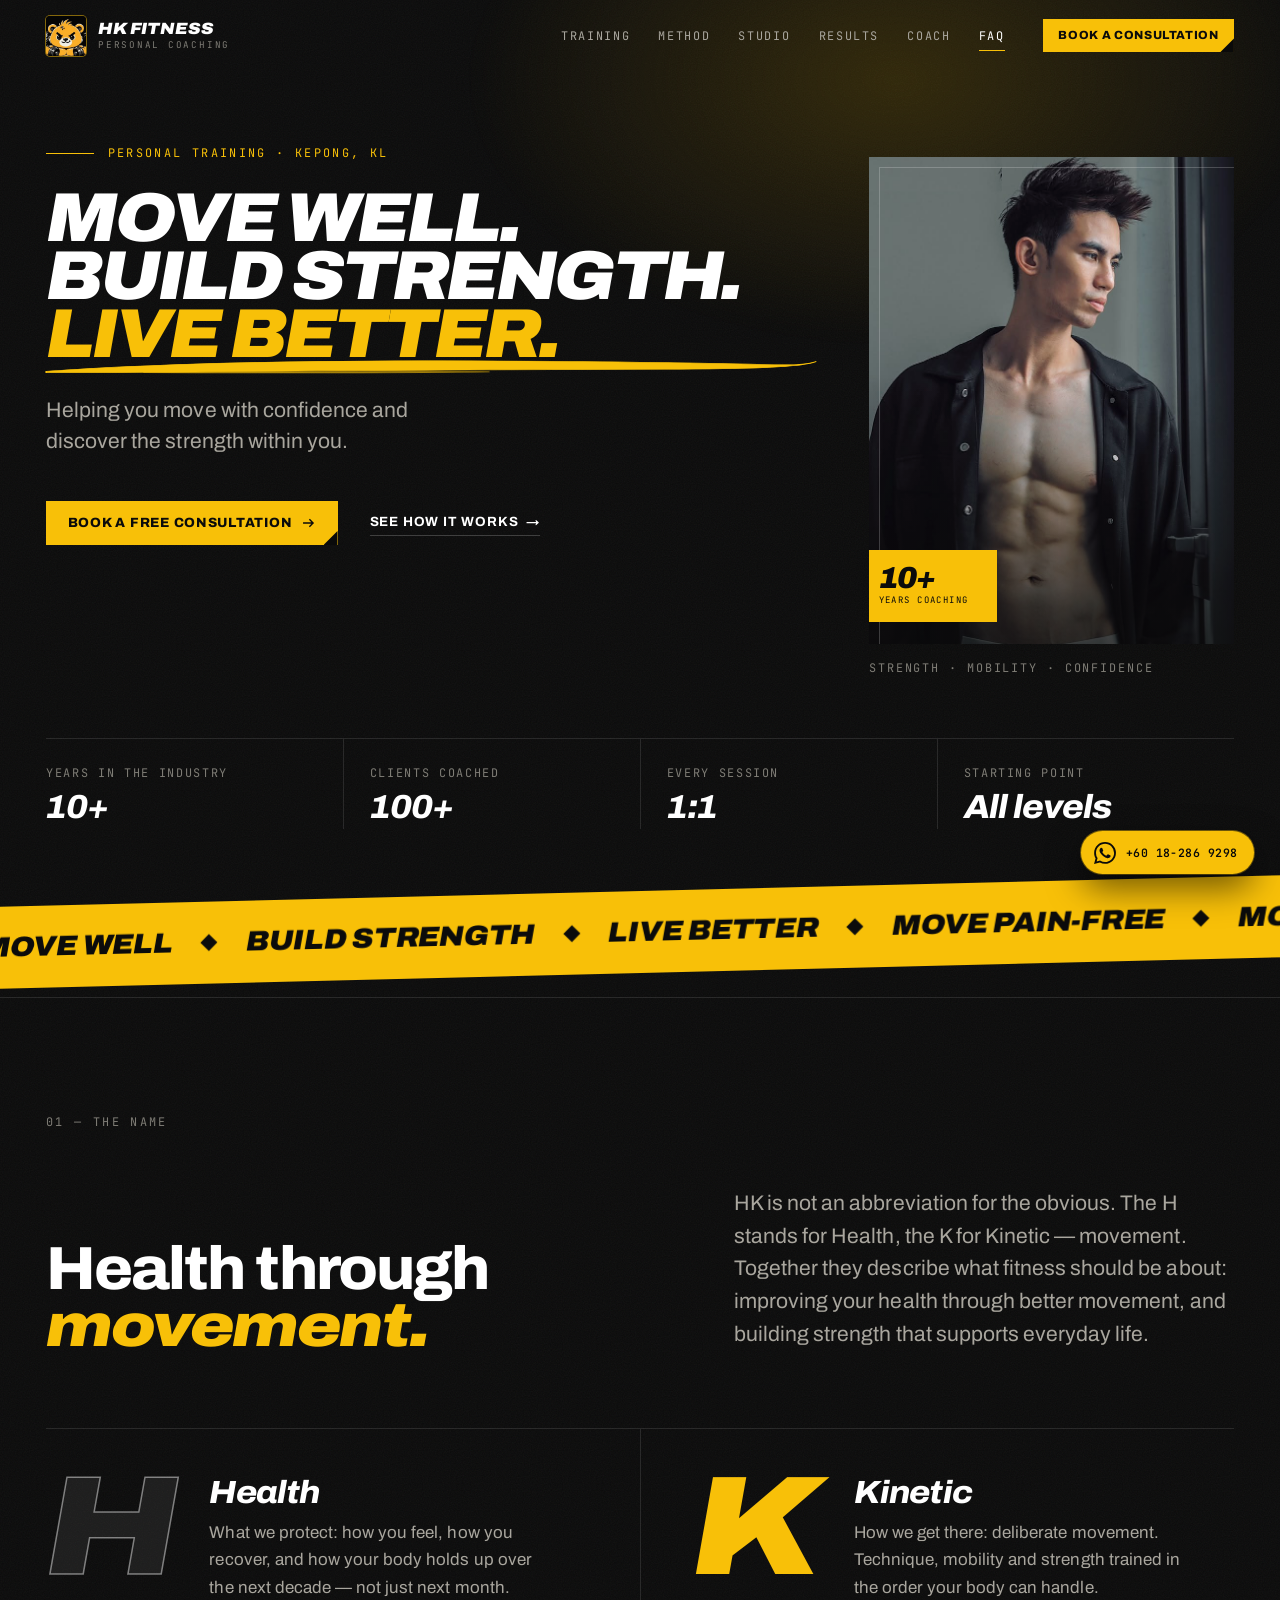
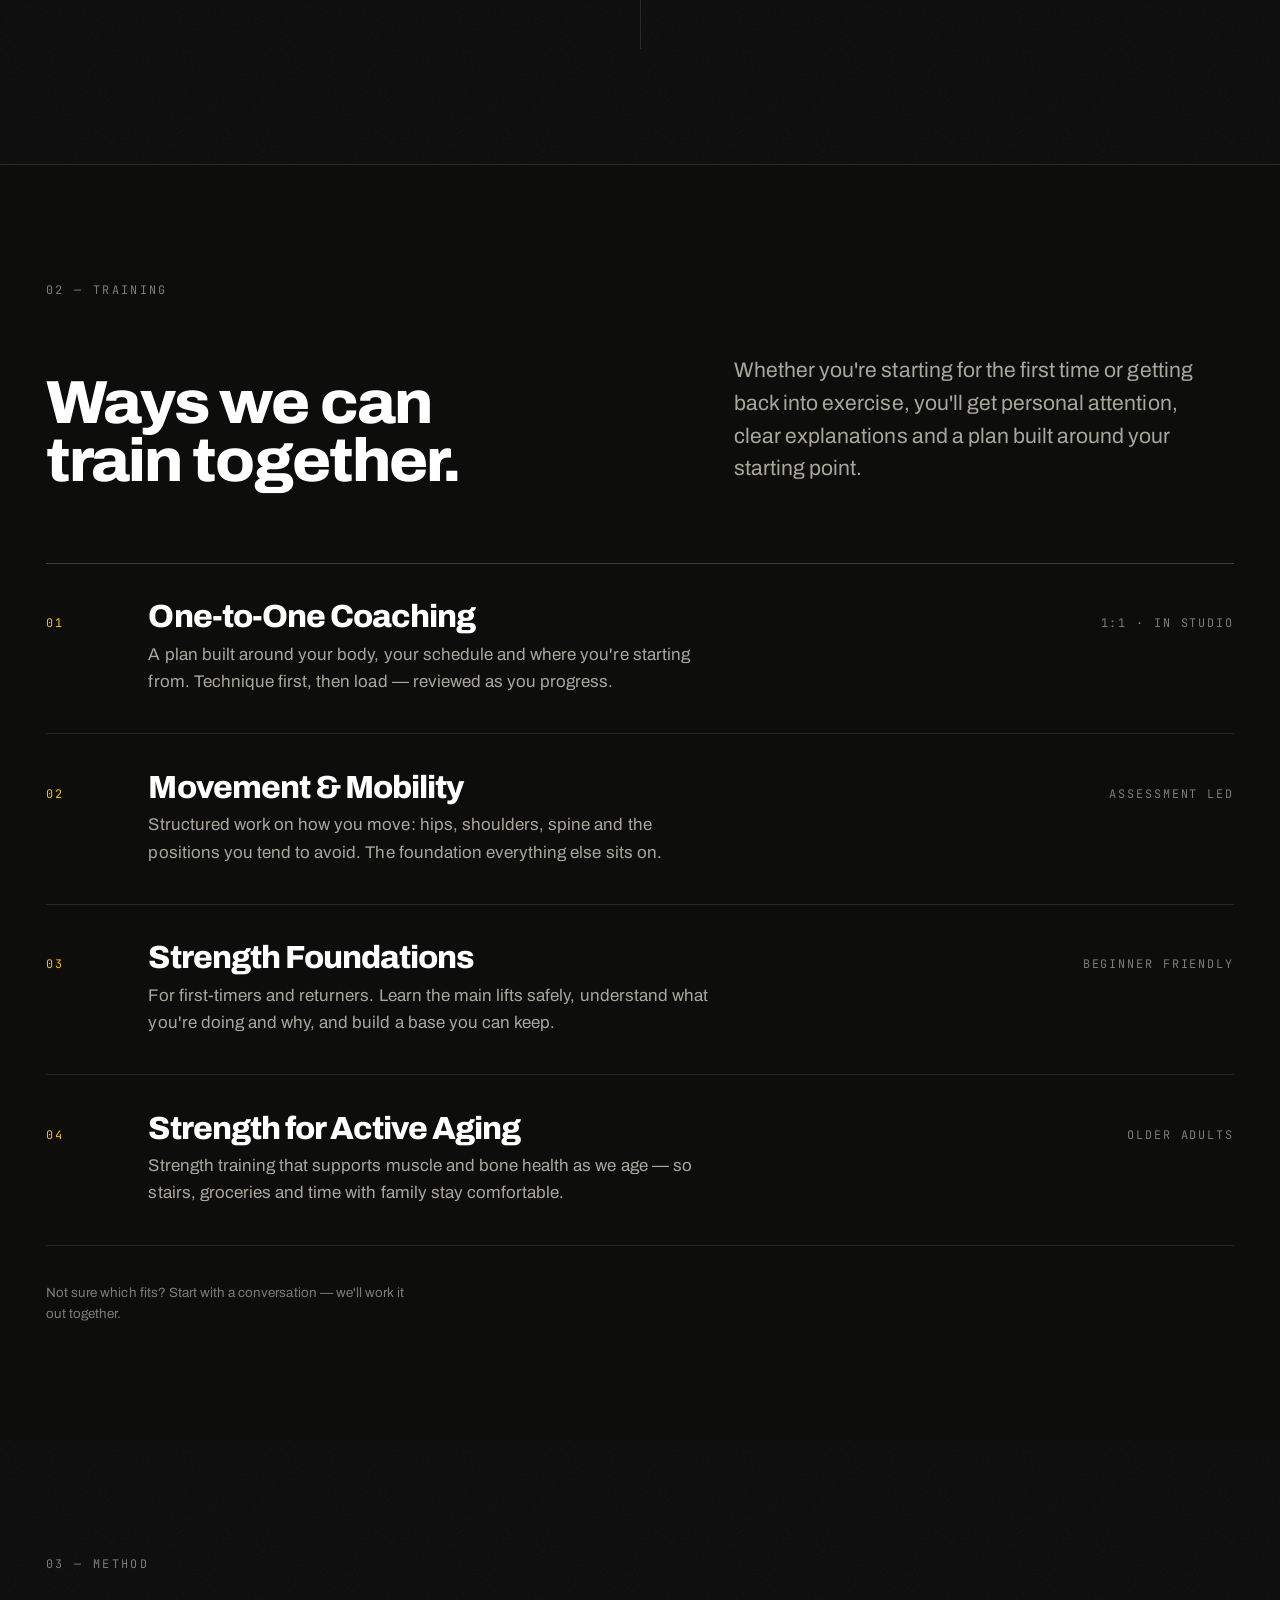
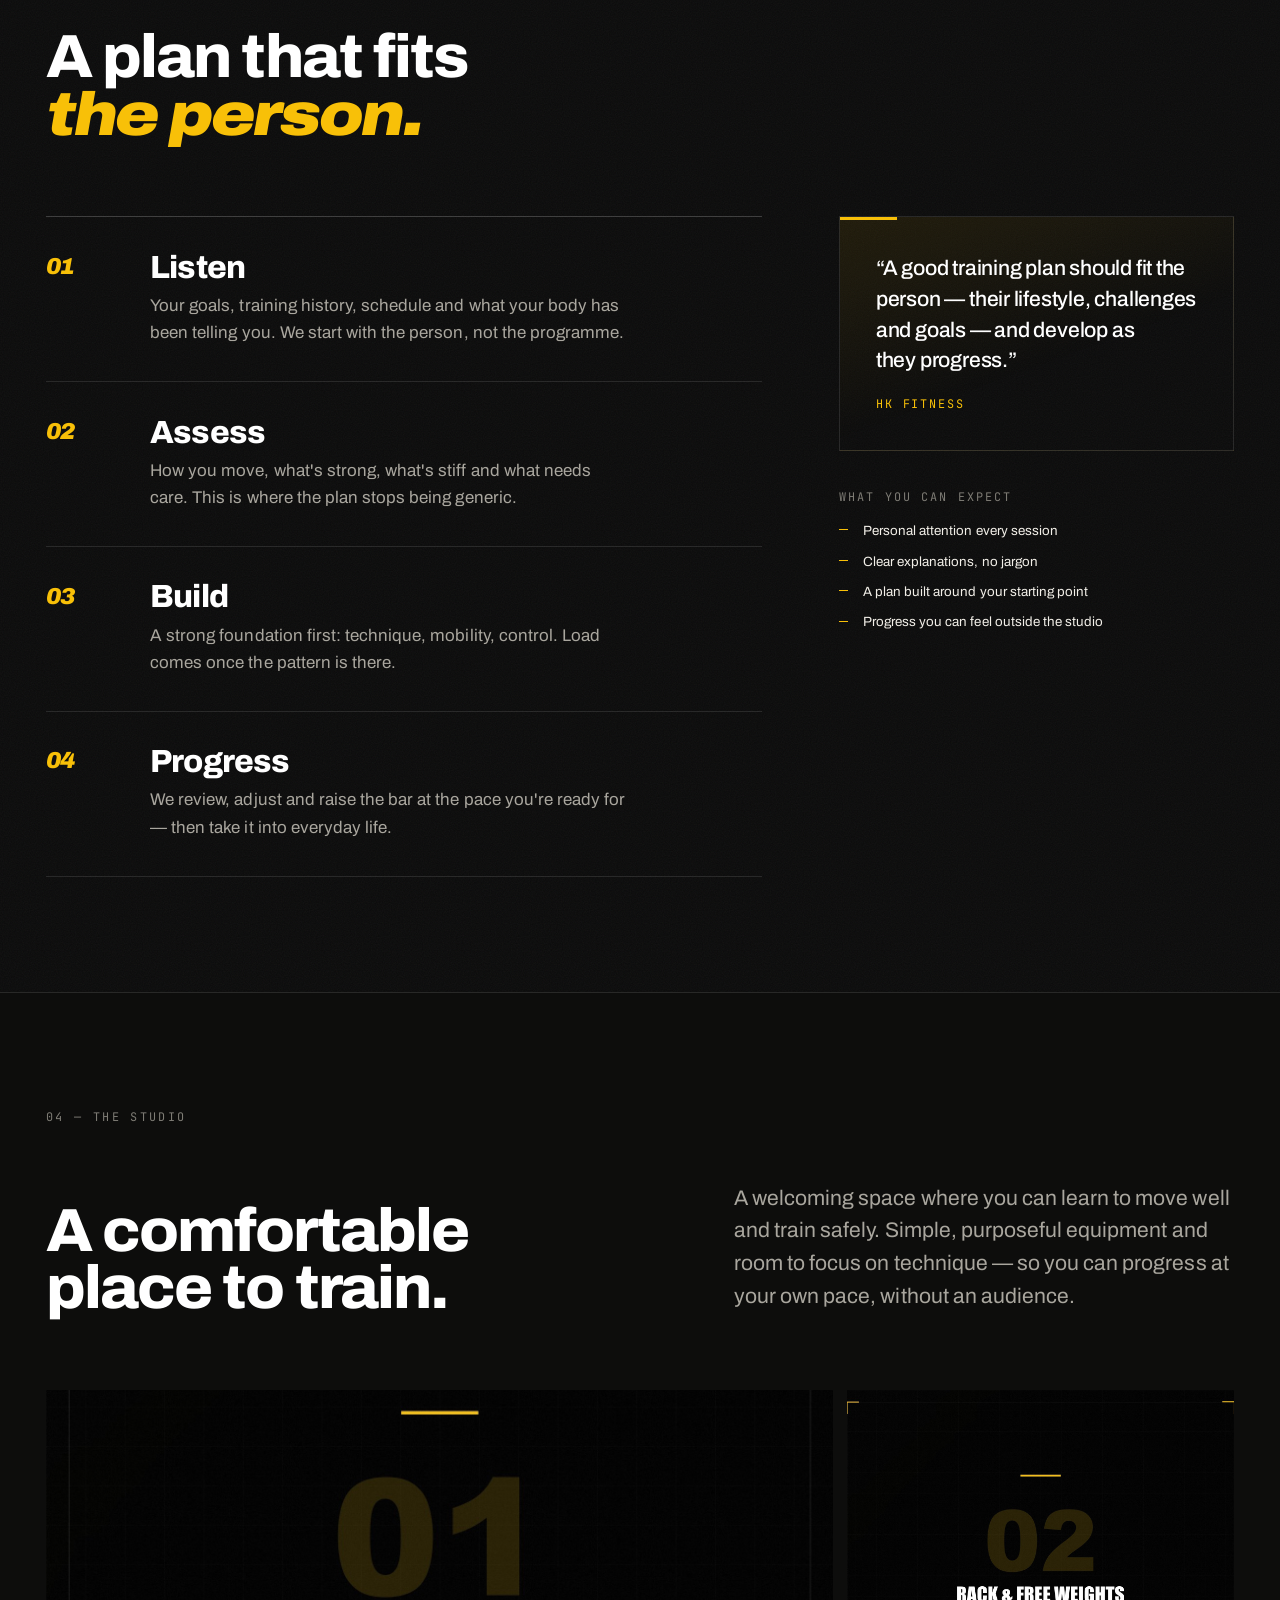
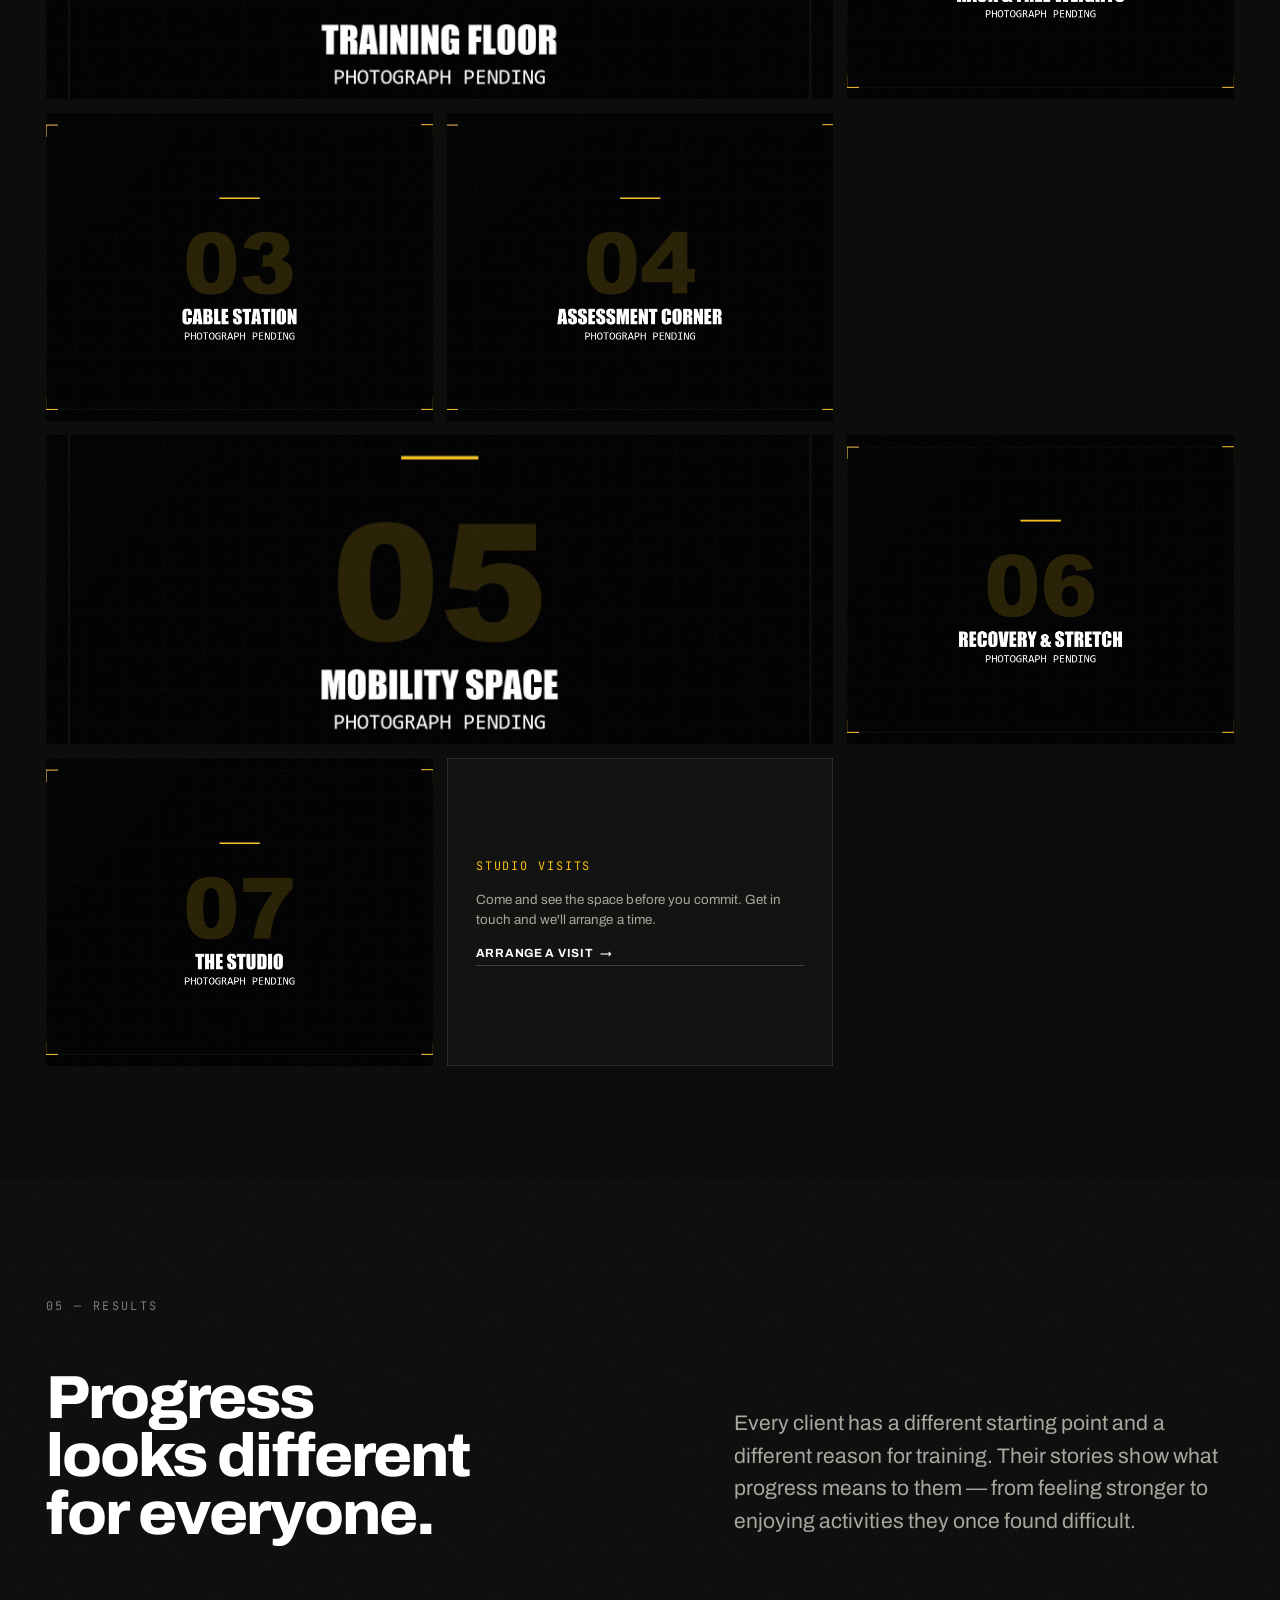
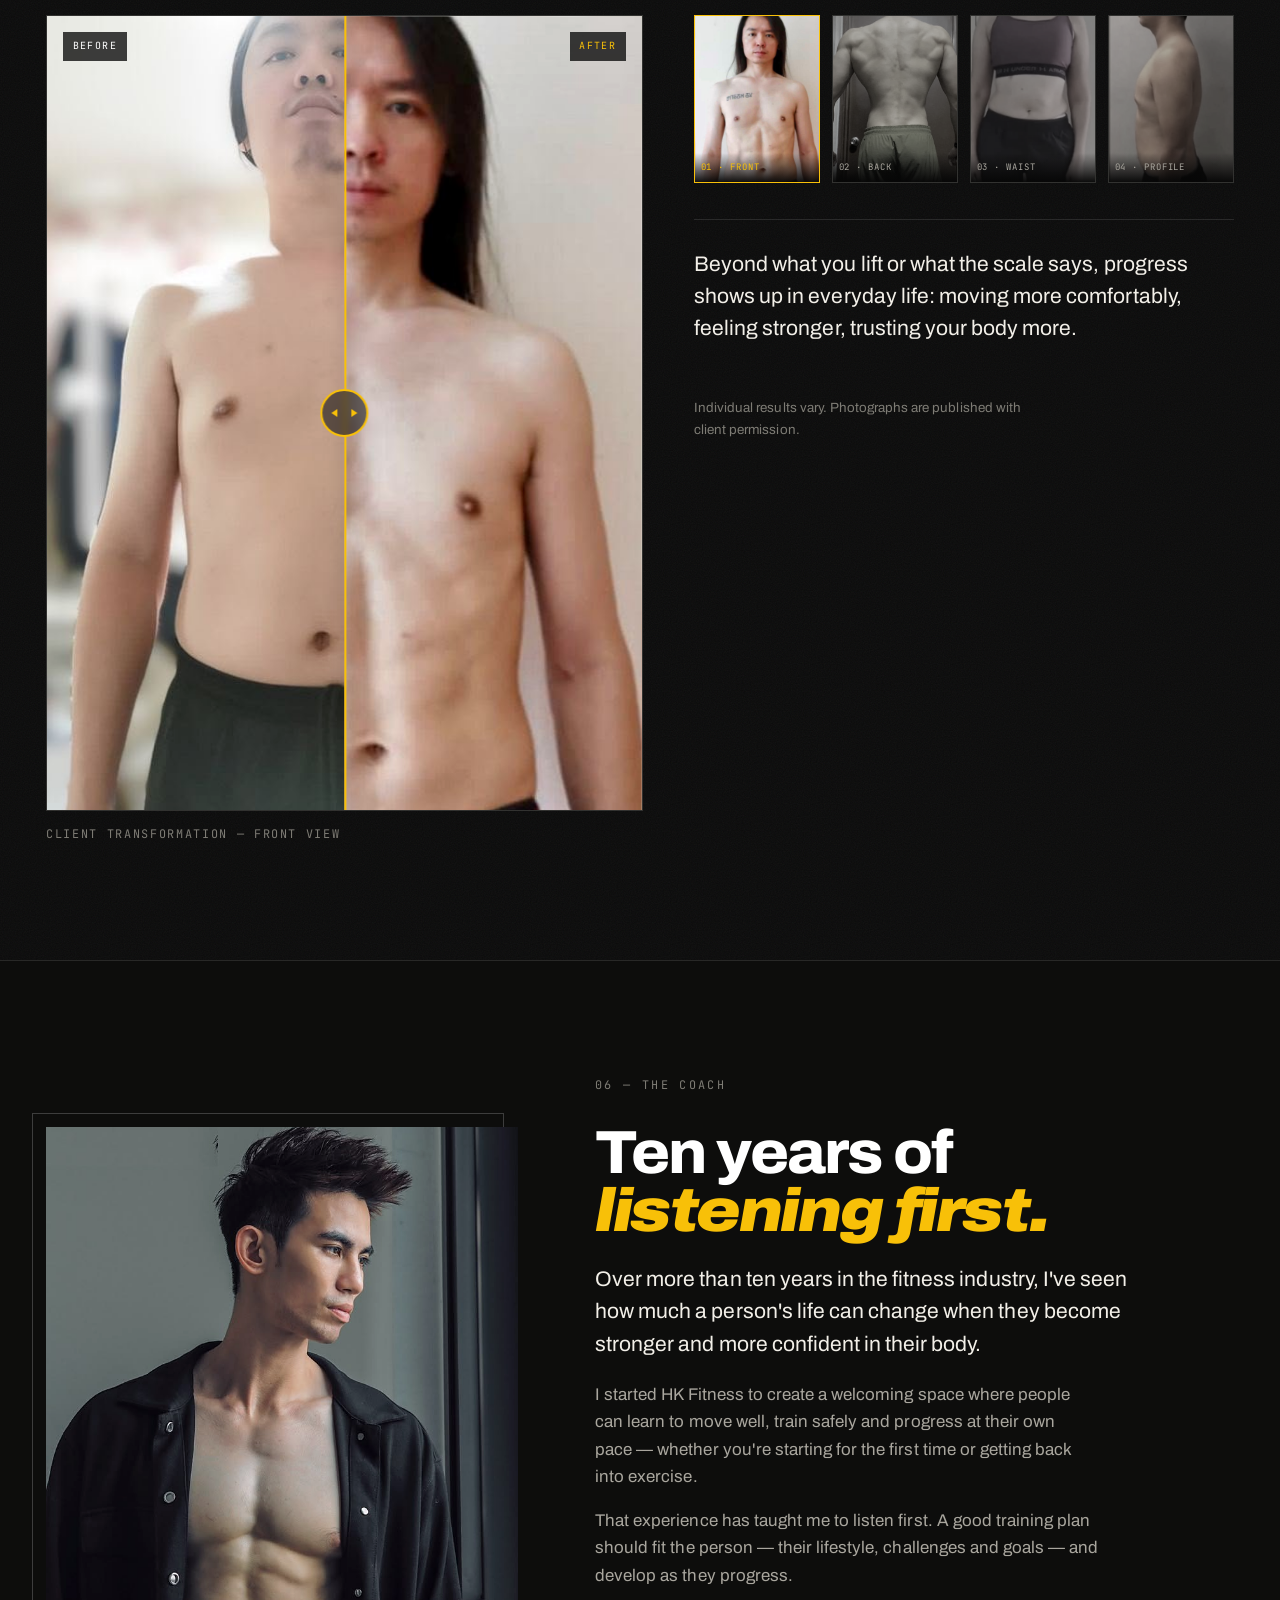
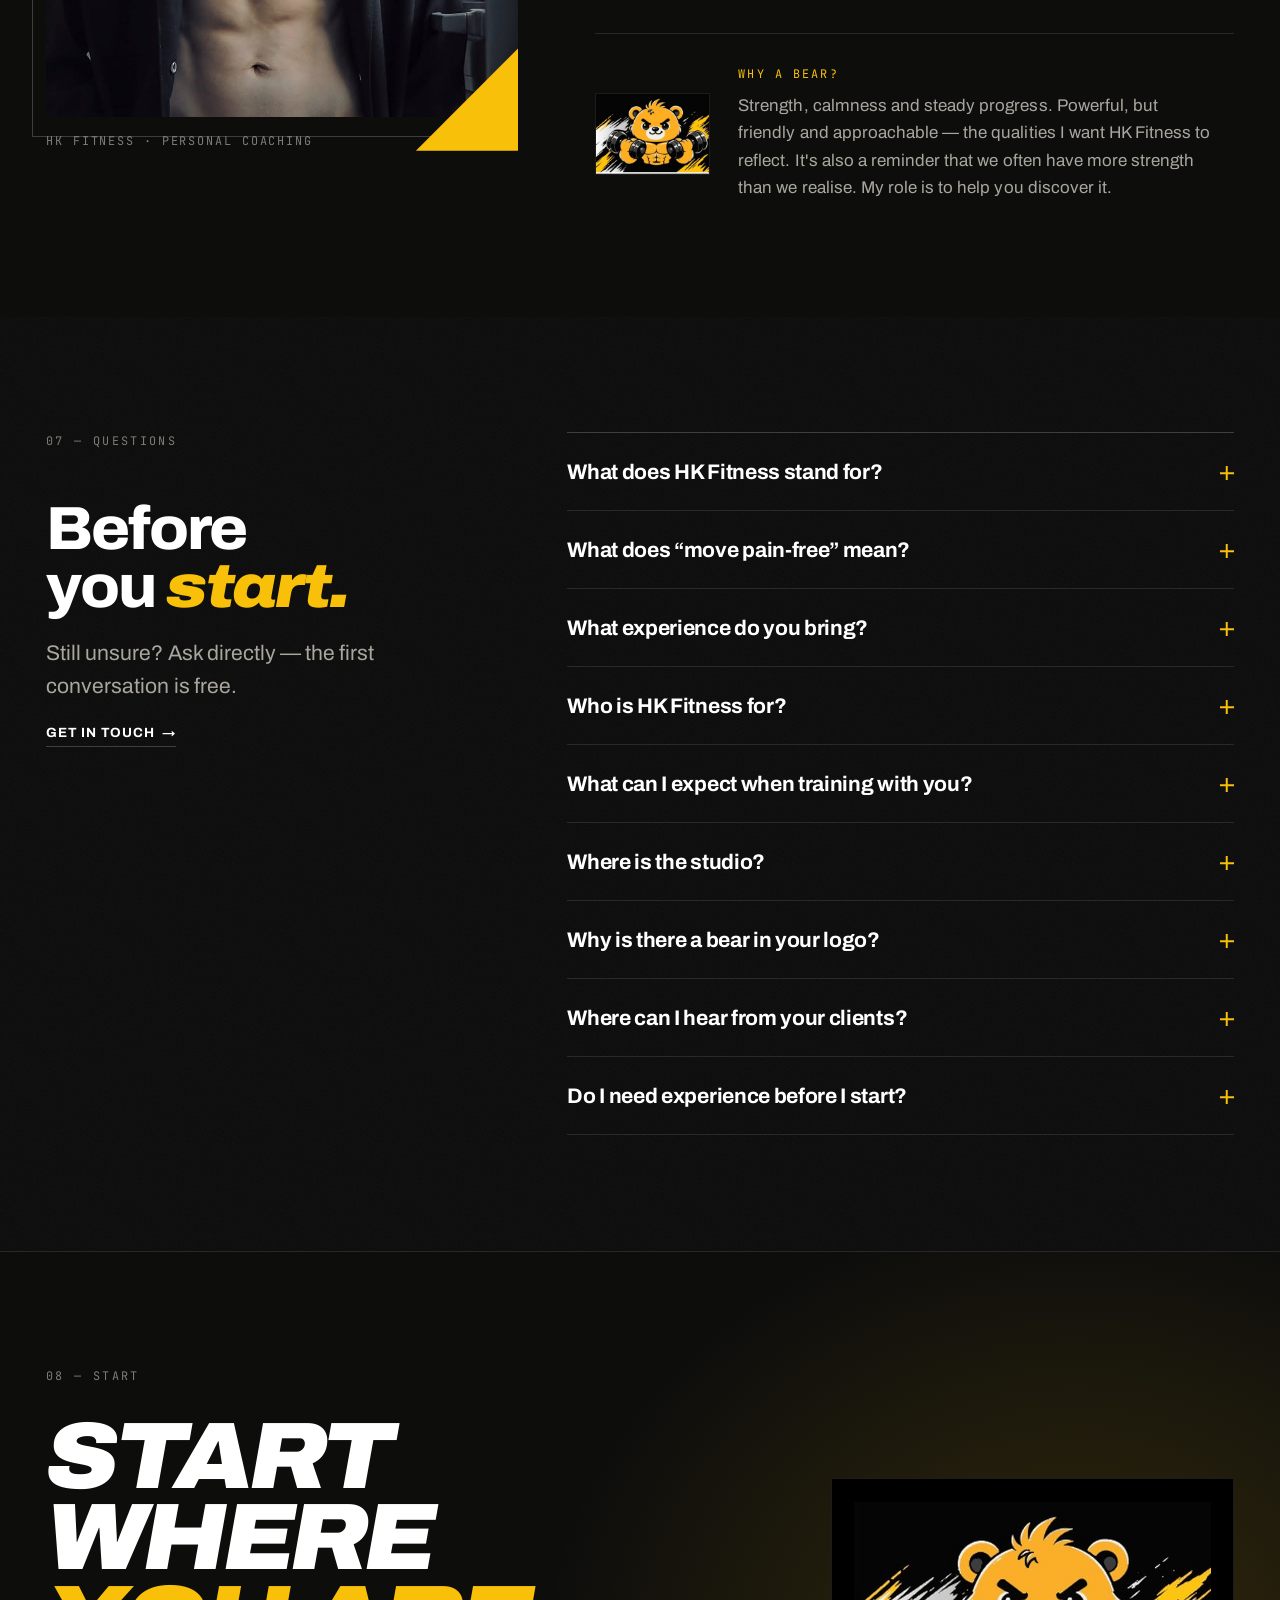
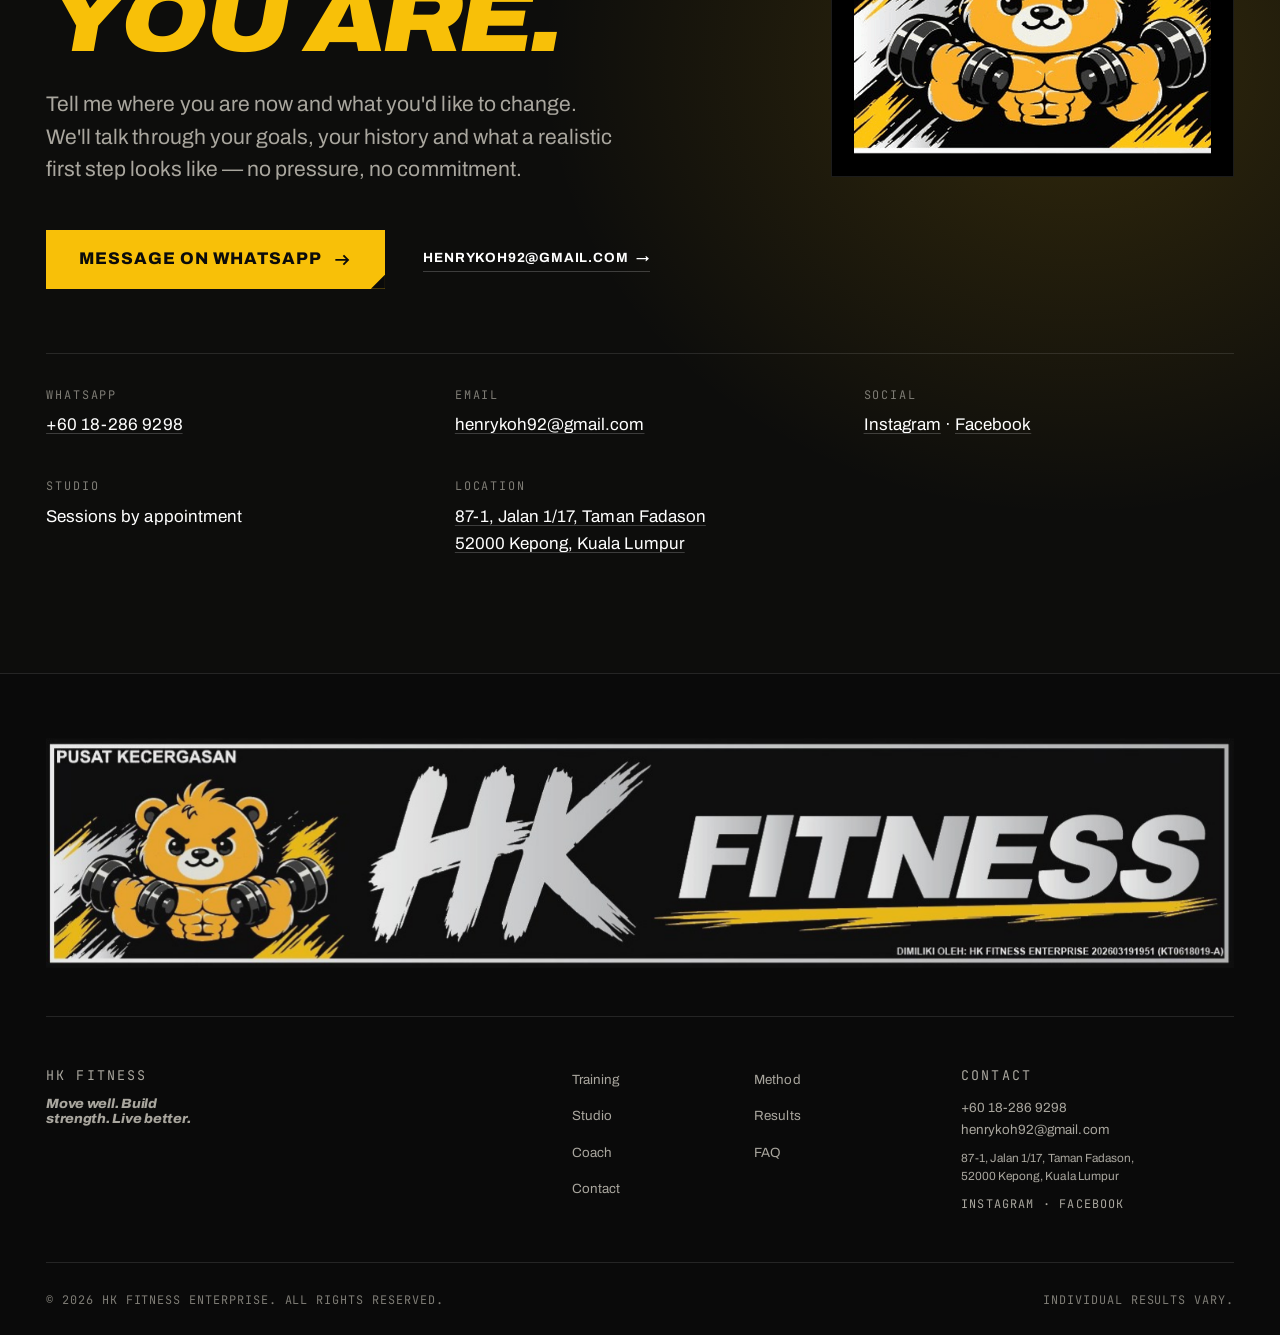
==== commit 49357b12: "Copy: use American ageing->aging; contact number 018-286 9298; manifest scope for project path" ====
--- a/index.html
+++ b/index.html
@@ -5,7 +5,7 @@
 <meta name="viewport" content="width=device-width, initial-scale=1">
 
 <title>HK Fitness | Personal Training in Kepong, Kuala Lumpur</title>
-<meta name="description" content="One-to-one personal training in Kepong, Kuala Lumpur for beginners, busy adults and active ageing. Build strength, improve mobility and move with confidence.">
+<meta name="description" content="One-to-one personal training in Kepong, Kuala Lumpur for beginners, busy adults and active aging. Build strength, improve mobility and move with confidence.">
 <link rel="canonical" href="https://kiatyao95.github.io/HKFitness/">
 
 <!-- EDIT BEFORE GOING LIVE: the site is published at /HKFitness/. If you add a custom domain,
@@ -15,7 +15,7 @@
 <meta property="og:locale" content="en_MY">
 <meta property="og:url" content="https://kiatyao95.github.io/HKFitness/">
 <meta property="og:title" content="HK Fitness | Move Well. Build Strength. Live Better.">
-<meta property="og:description" content="Personal training built around your body, your schedule and where you're starting from. Beginners, busy adults and active ageing welcome.">
+<meta property="og:description" content="Personal training built around your body, your schedule and where you're starting from. Beginners, busy adults and active aging welcome.">
 <meta property="og:image" content="https://kiatyao95.github.io/HKFitness/assets/img/og-image.jpg">
 <meta property="og:image:width" content="1200">
 <meta property="og:image:height" content="630">
@@ -50,11 +50,11 @@
       "@id": "https://kiatyao95.github.io/HKFitness/#business",
       "name": "HK Fitness",
       "alternateName": "HK Fitness Enterprise",
-      "description": "One-to-one personal training and strength coaching for beginners, busy adults and active ageing. Health through better movement.",
+      "description": "One-to-one personal training and strength coaching for beginners, busy adults and active aging. Health through better movement.",
       "url": "https://kiatyao95.github.io/HKFitness/",
       "image": "https://kiatyao95.github.io/HKFitness/assets/img/og-image.jpg",
       "logo": "https://kiatyao95.github.io/HKFitness/assets/img/icons/icon-512.png",
-      "telephone": "+60 11-2824 9298",
+      "telephone": "+60 18-286 9298",
       "email": "henrykoh92@gmail.com",
       "priceRange": "$$",
       "currenciesAccepted": "MYR",
@@ -107,7 +107,7 @@
             "@type": "Offer",
             "itemOffered": {
               "@type": "Service",
-              "name": "Strength for Active Ageing",
+              "name": "Strength for Active Aging",
               "description": "Strength training that supports muscle and bone health so everyday life stays easier."
             }
           }
@@ -306,7 +306,7 @@
 
   <!-- MARQUEE -------------------------------------------------------------- -->
   <div class="marquee" aria-hidden="true">
-    <div class="marquee__track" data-marquee>
+    <div class="marquee__track">
       <span class="marquee__group">Move well<span class="marquee__dot"></span>Build strength<span class="marquee__dot"></span>Live better<span class="marquee__dot"></span>Move pain-free<span class="marquee__dot"></span></span>
       <span class="marquee__group">Move well<span class="marquee__dot"></span>Build strength<span class="marquee__dot"></span>Live better<span class="marquee__dot"></span>Move pain-free<span class="marquee__dot"></span></span>
     </div>
@@ -384,7 +384,7 @@
         <li class="ledger__row" data-reveal>
           <span class="ledger__index mono">04</span>
           <div class="ledger__main">
-            <h3 class="ledger__title">Strength for Active Ageing</h3>
+            <h3 class="ledger__title">Strength for Active Aging</h3>
             <p class="ledger__text">Strength training that supports muscle and bone health as we age — so stairs, groceries and time with family stay comfortable.</p>
           </div>
           <span class="ledger__meta mono">Older adults</span>
@@ -676,7 +676,7 @@
           </p>
 
           <div class="contact__actions" data-reveal>
-            <a class="btn btn--gold btn--lg" href="https://wa.me/601128249298?text=Hi%20HK%20Fitness%2C%20I%27d%20like%20to%20book%20a%20consultation.">
+            <a class="btn btn--gold btn--lg" href="https://wa.me/60182869298?text=Hi%20HK%20Fitness%2C%20I%27d%20like%20to%20book%20a%20consultation.">
               Message on WhatsApp
               <svg class="btn__icon" viewBox="0 0 16 16" aria-hidden="true" focusable="false"><path d="M2 8h10.4M9 4.4 12.6 8 9 11.6"/></svg>
             </a>
@@ -690,7 +690,7 @@
       </div>
 
       <dl class="contact__details" data-reveal>
-        <div><dt>WhatsApp</dt><dd><a href="https://wa.me/601128249298">+60 11-2824 9298</a></dd></div>
+        <div><dt>WhatsApp</dt><dd><a href="https://wa.me/60182869298">+60 18-286 9298</a></dd></div>
         <div><dt>Email</dt><dd><a href="mailto:henrykoh92@gmail.com">henrykoh92@gmail.com</a></dd></div>
         <div><dt>Social</dt><dd><a href="https://www.instagram.com/hkfitness_studio/" rel="me noopener">Instagram</a> · <a href="https://www.facebook.com/henry.koh.50" rel="me noopener">Facebook</a></dd></div>
         <div><dt>Studio</dt><dd>Sessions by appointment</dd></div>
@@ -726,7 +726,7 @@
       </nav>
       <div>
         <p class="mono site-footer__label">Contact</p>
-        <p><a href="https://wa.me/601128249298">+60 11-2824 9298</a><br><a href="mailto:henrykoh92@gmail.com">henrykoh92@gmail.com</a></p>
+        <p><a href="https://wa.me/60182869298">+60 18-286 9298</a><br><a href="mailto:henrykoh92@gmail.com">henrykoh92@gmail.com</a></p>
         <p class="site-footer__address"><a href="https://www.google.com/maps/search/?api=1&amp;query=87-1%2C%20Jalan%201%2F17%2C%20Taman%20Fadason%2C%2052000%20Kepong%2C%20Kuala%20Lumpur" rel="noopener">87-1, Jalan 1/17, Taman Fadason,<br>52000 Kepong, Kuala Lumpur</a></p>
         <p class="site-footer__socials"><a href="https://www.instagram.com/hkfitness_studio/" rel="me noopener">Instagram</a> · <a href="https://www.facebook.com/henry.koh.50" rel="me noopener">Facebook</a></p>
       </div>
@@ -739,9 +739,9 @@
 </footer>
 
 <!-- Floating WhatsApp ------------------------------------------------------- -->
-<a class="wa-float" href="https://wa.me/601128249298?text=Hi%20HK%20Fitness%2C%20I%27d%20like%20to%20book%20a%20consultation." target="_blank" rel="noopener" aria-label="Message HK Fitness on WhatsApp, +60 11-2824 9298">
+<a class="wa-float" href="https://wa.me/60182869298?text=Hi%20HK%20Fitness%2C%20I%27d%20like%20to%20book%20a%20consultation." target="_blank" rel="noopener" aria-label="Message HK Fitness on WhatsApp, +60 18-286 9298">
   <svg class="wa-float__logo" viewBox="0 0 24 24" aria-hidden="true" focusable="false"><path d="M17.472 14.382c-.297-.149-1.758-.867-2.03-.967-.273-.099-.471-.148-.67.15-.197.297-.767.966-.94 1.164-.173.199-.347.223-.644.075-.297-.15-1.255-.463-2.39-1.475-.883-.788-1.48-1.761-1.653-2.059-.173-.297-.018-.458.13-.606.134-.133.298-.347.446-.52.149-.174.198-.298.298-.497.099-.198.05-.371-.025-.52-.075-.149-.669-1.612-.916-2.207-.242-.579-.487-.5-.669-.51-.173-.008-.371-.01-.57-.01-.198 0-.52.074-.792.372-.272.297-1.04 1.016-1.04 2.479 0 1.462 1.065 2.875 1.213 3.074.149.198 2.096 3.2 5.077 4.487.709.306 1.262.489 1.694.625.712.227 1.36.195 1.871.118.571-.085 1.758-.719 2.006-1.413.248-.694.248-1.289.173-1.413-.074-.124-.272-.198-.57-.347m-5.421 7.403h-.004a9.87 9.87 0 01-5.031-1.378l-.361-.214-3.741.982.998-3.648-.235-.374a9.86 9.86 0 01-1.51-5.26c.001-5.45 4.436-9.884 9.888-9.884 2.64 0 5.122 1.03 6.988 2.898a9.825 9.825 0 012.893 6.994c-.003 5.45-4.437 9.884-9.885 9.884m8.413-18.297A11.815 11.815 0 0012.05 0C5.495 0 .16 5.335.157 11.892c0 2.096.547 4.142 1.588 5.945L.057 24l6.305-1.654a11.882 11.882 0 005.683 1.448h.005c6.554 0 11.89-5.335 11.893-11.893a11.821 11.821 0 00-3.48-8.413Z"/></svg>
-  <span class="wa-float__text">+60 11-2824 9298</span>
+  <span class="wa-float__text">+60 18-286 9298</span>
 </a>
 
 <script src="assets/js/main.js" defer></script>
--- a/assets/css/style.css
+++ b/assets/css/style.css
@@ -806,7 +806,13 @@
   to { transform: translate3d(-50%, 0, 0); }
 }
 
-.marquee.is-paused .marquee__track { animation-play-state: paused; }
+/* The loop travels 50% of the track, so its speed depends on how wide the
+   track happens to be: ~37px per second on desktop, only ~22px per second on
+   a phone, which reads as frozen. Shortening the cycle where the band is
+   narrow keeps the ribbon visibly moving. */
+@media (max-width: 900px) {
+  .marquee__track { animation-duration: 17s; }
+}
 
 /* 10. Sections ------------------------------------------------------------- */
 .section {
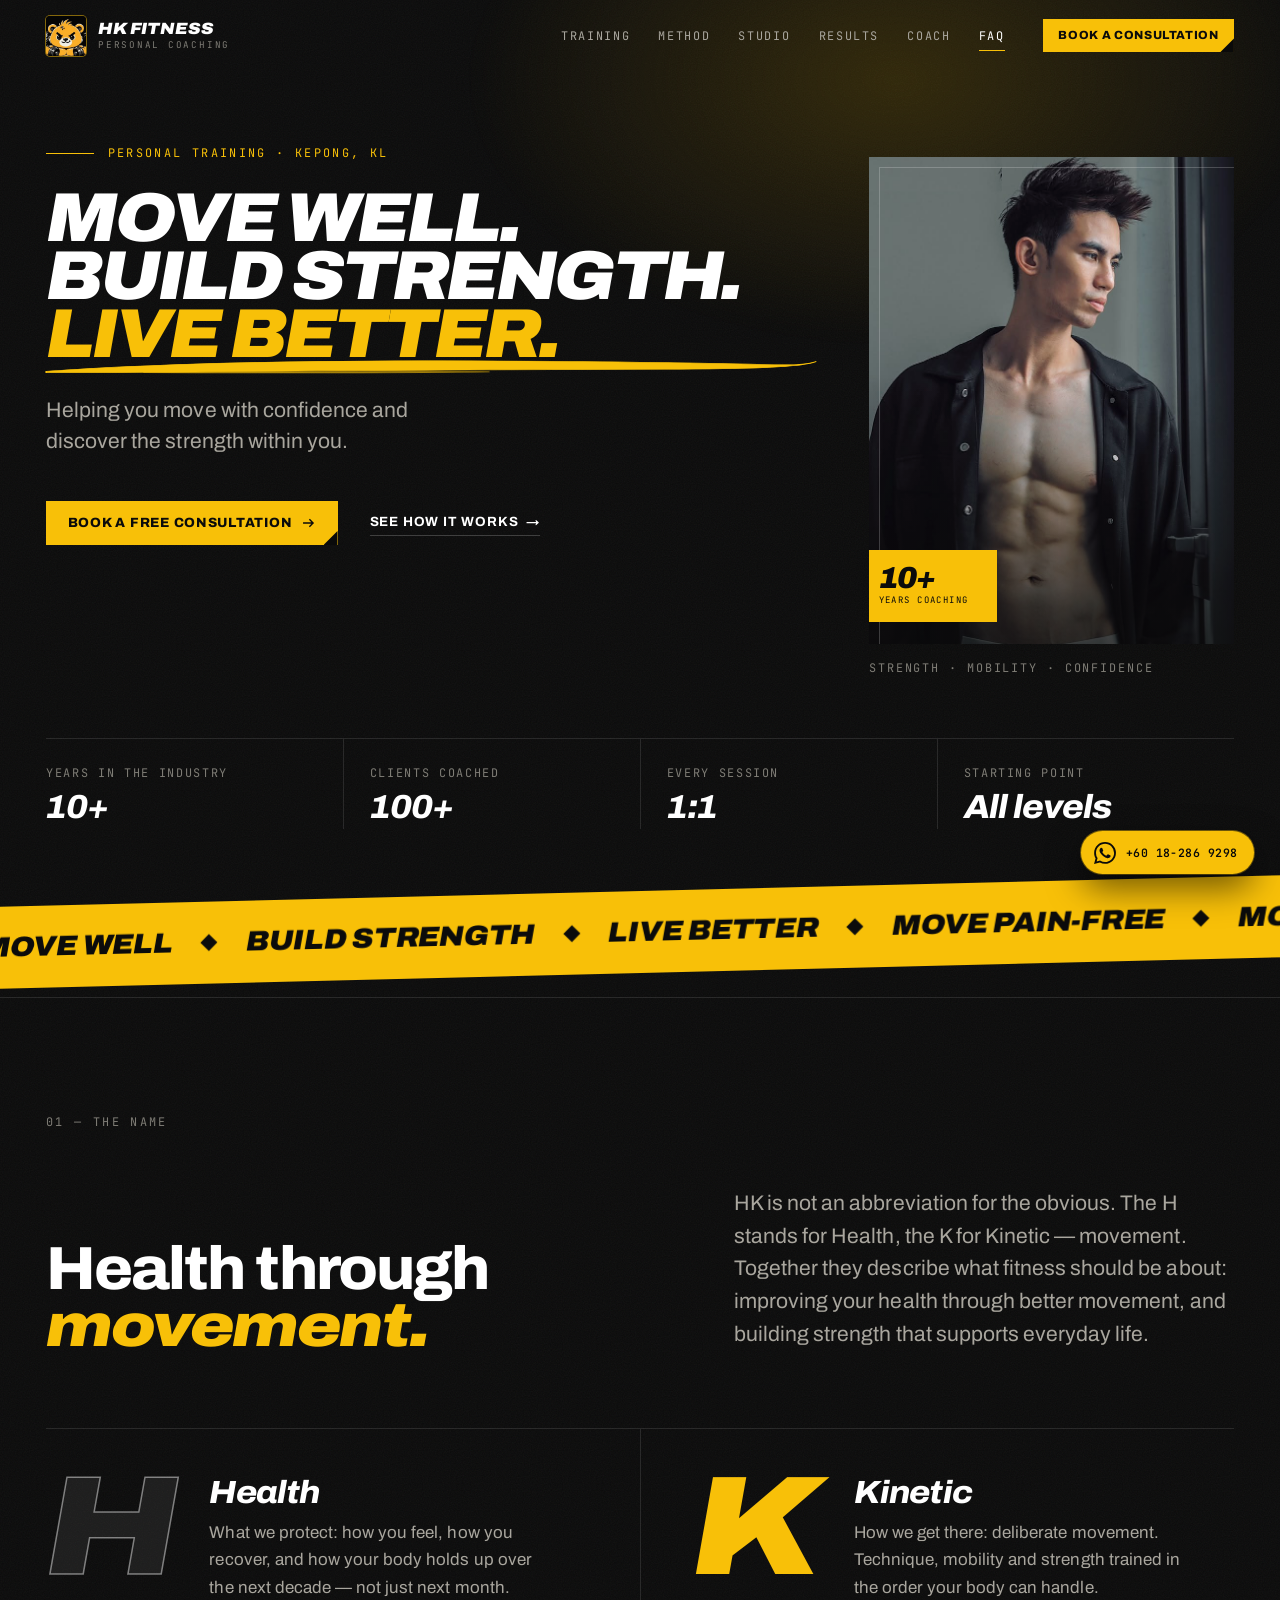
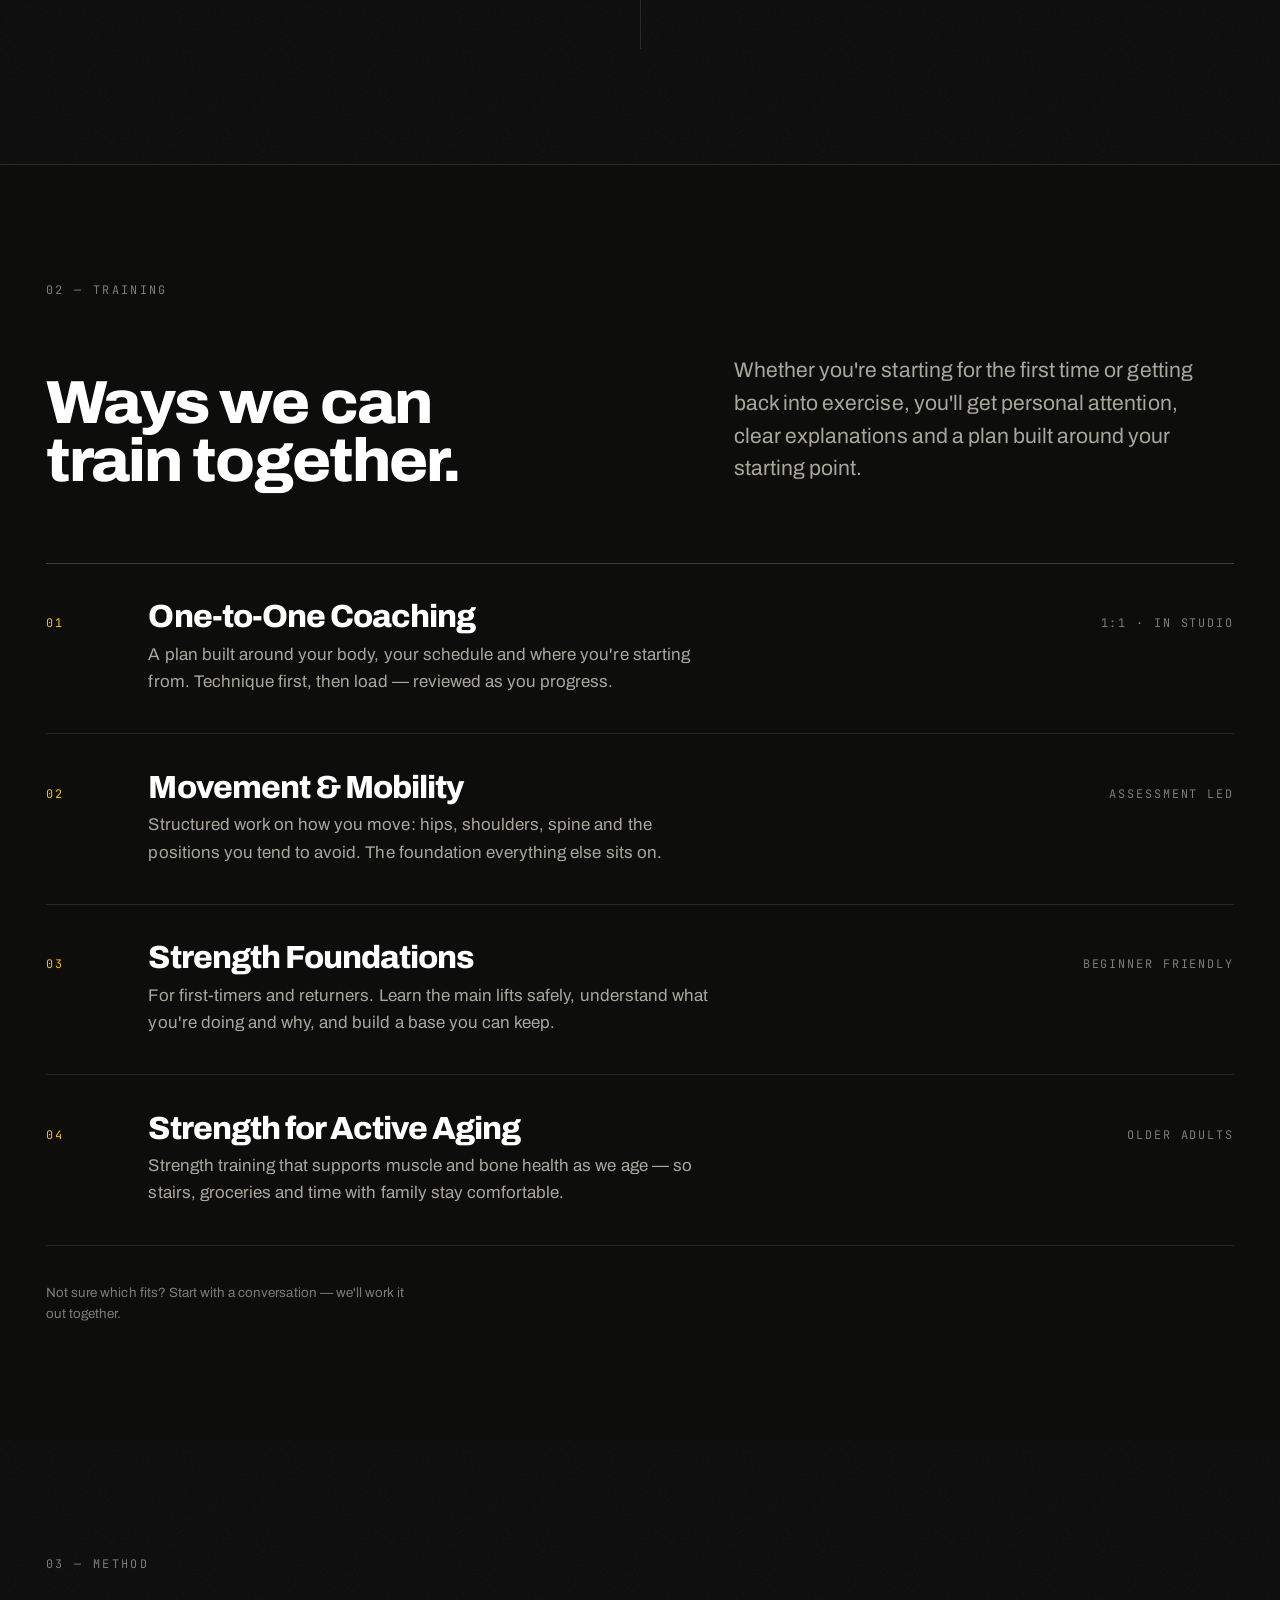
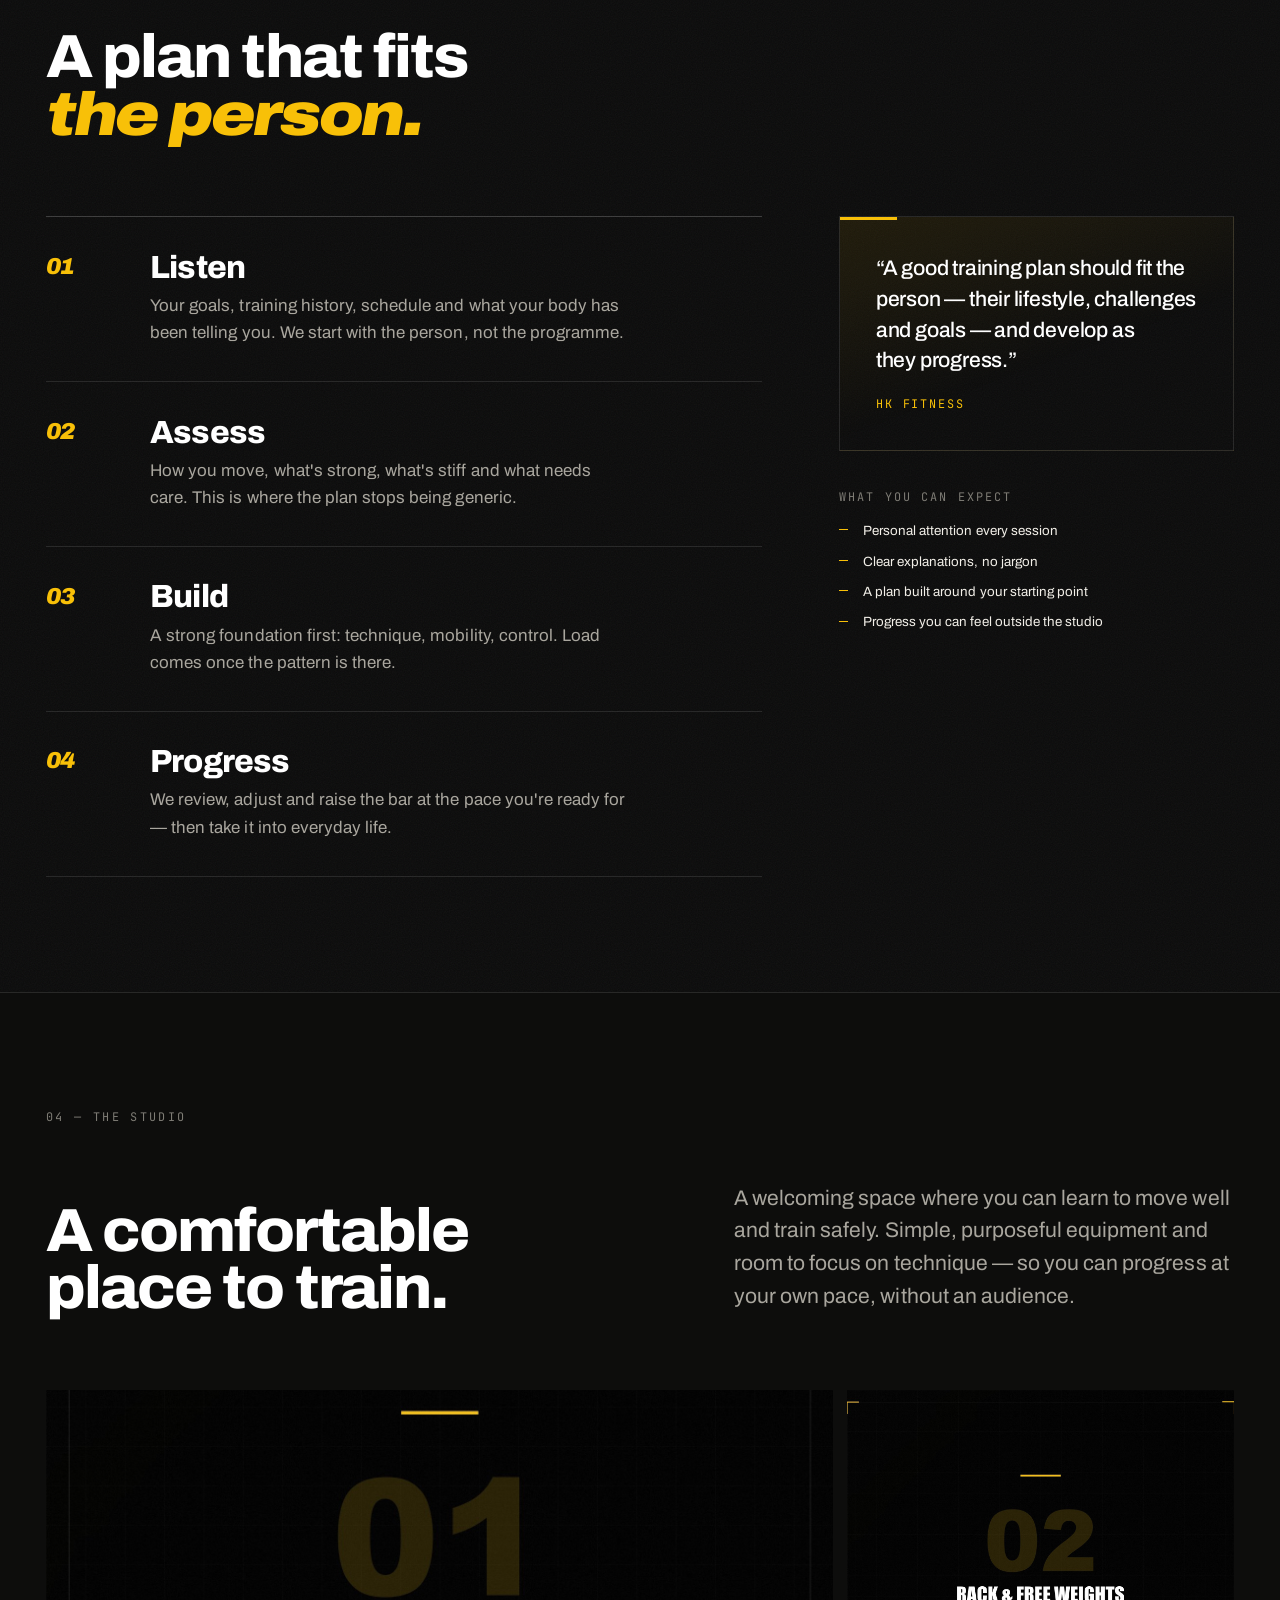
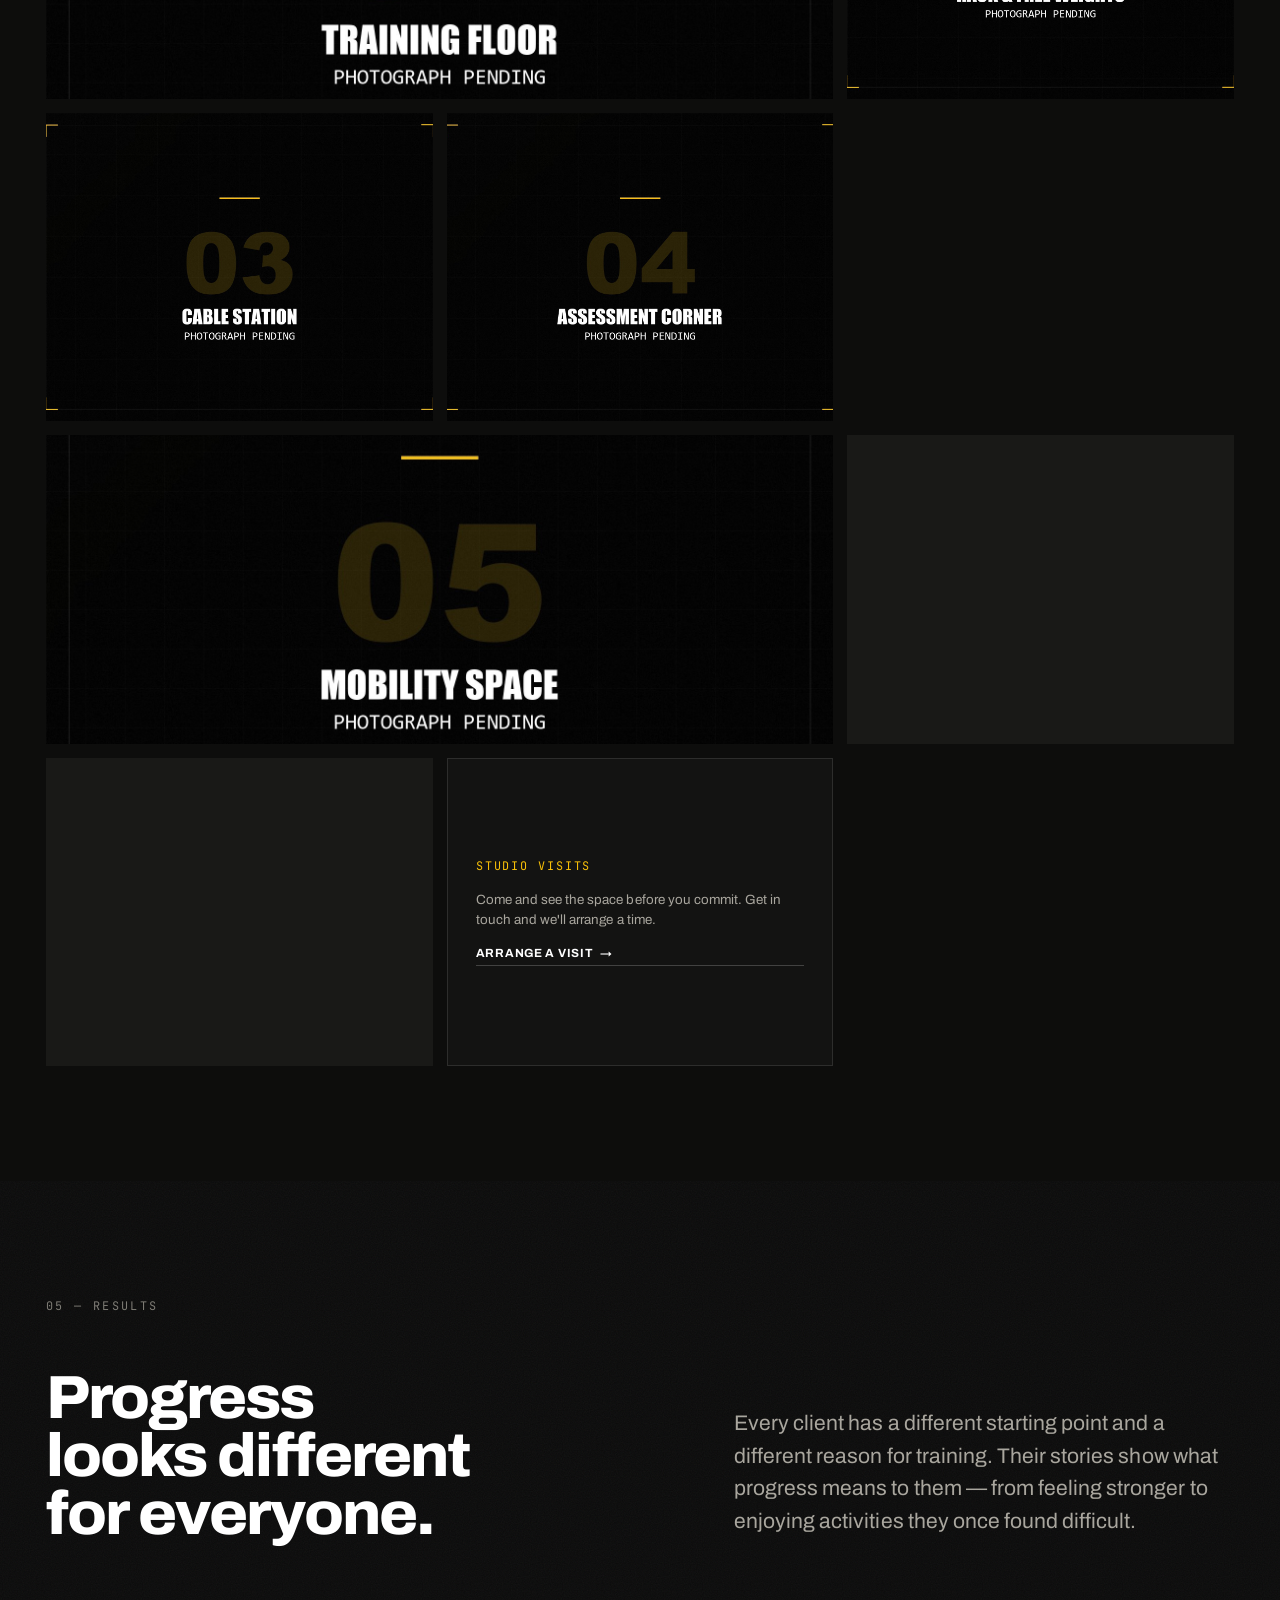
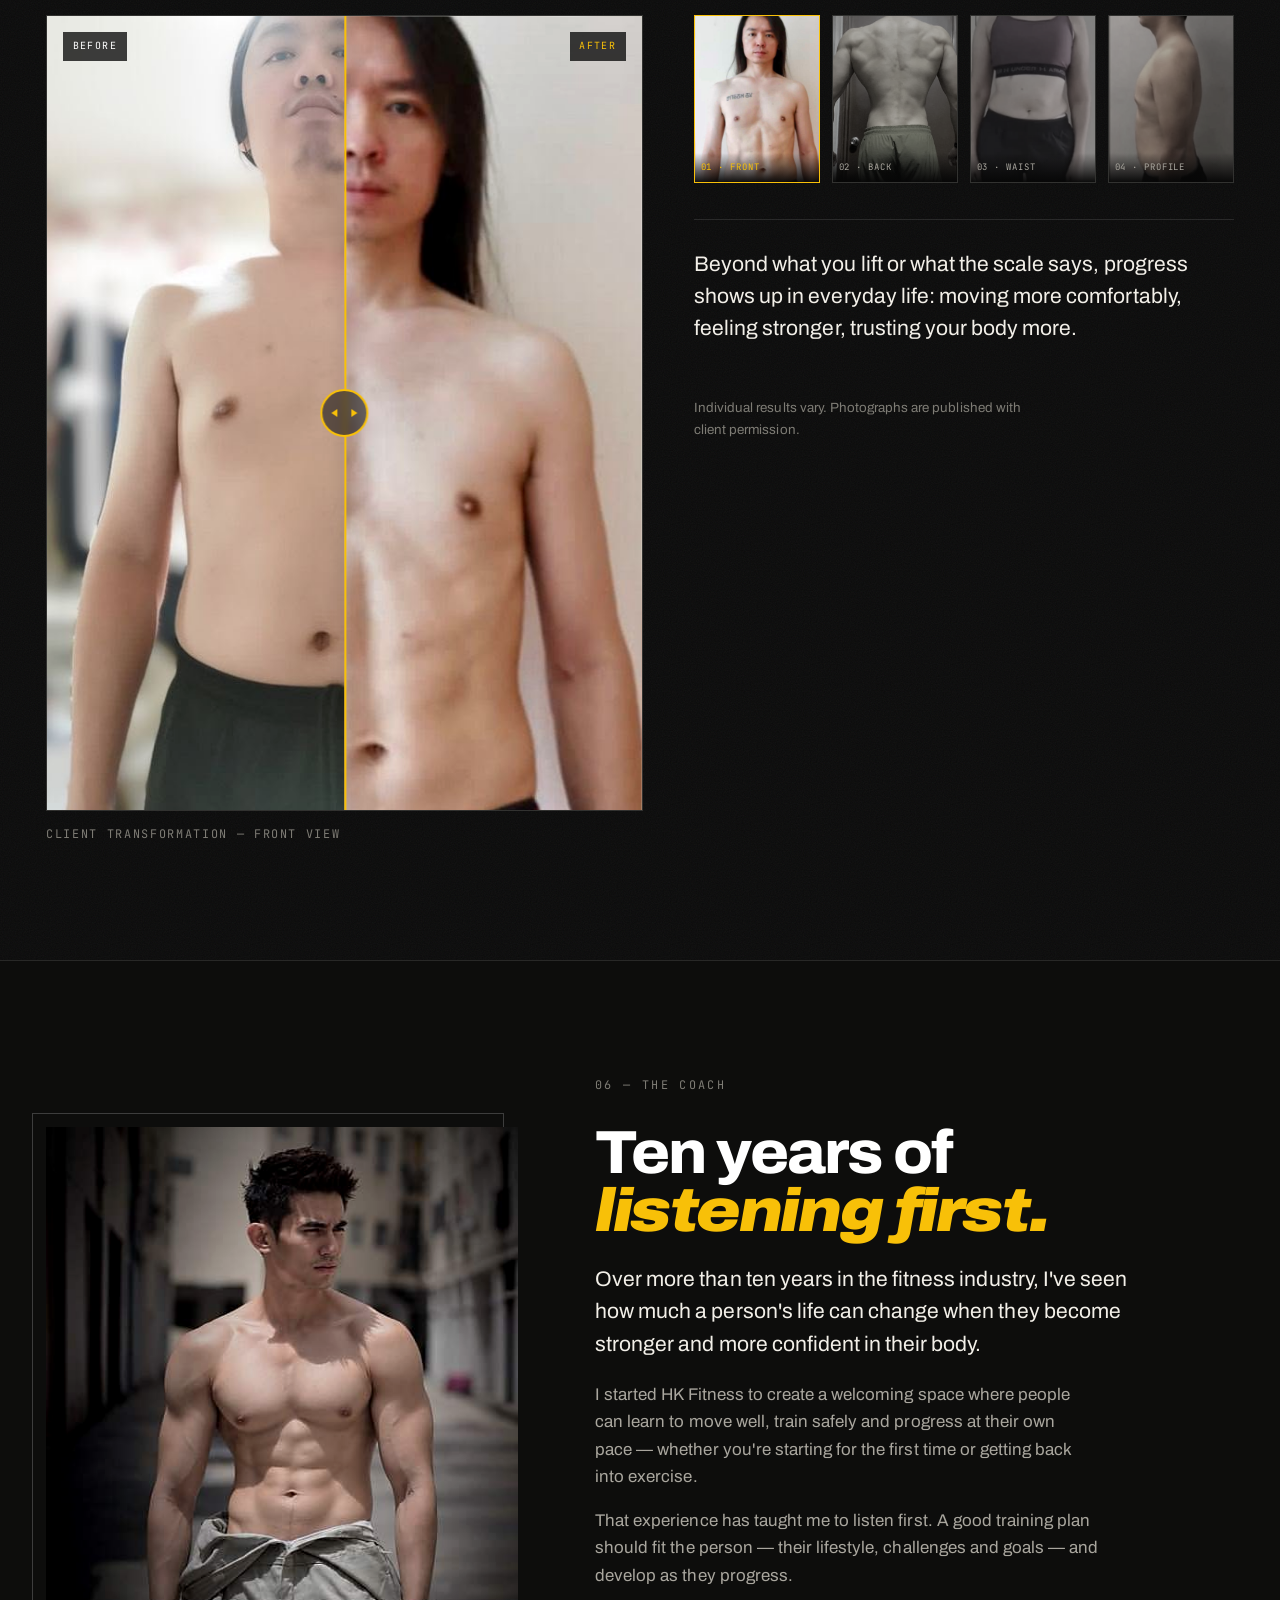
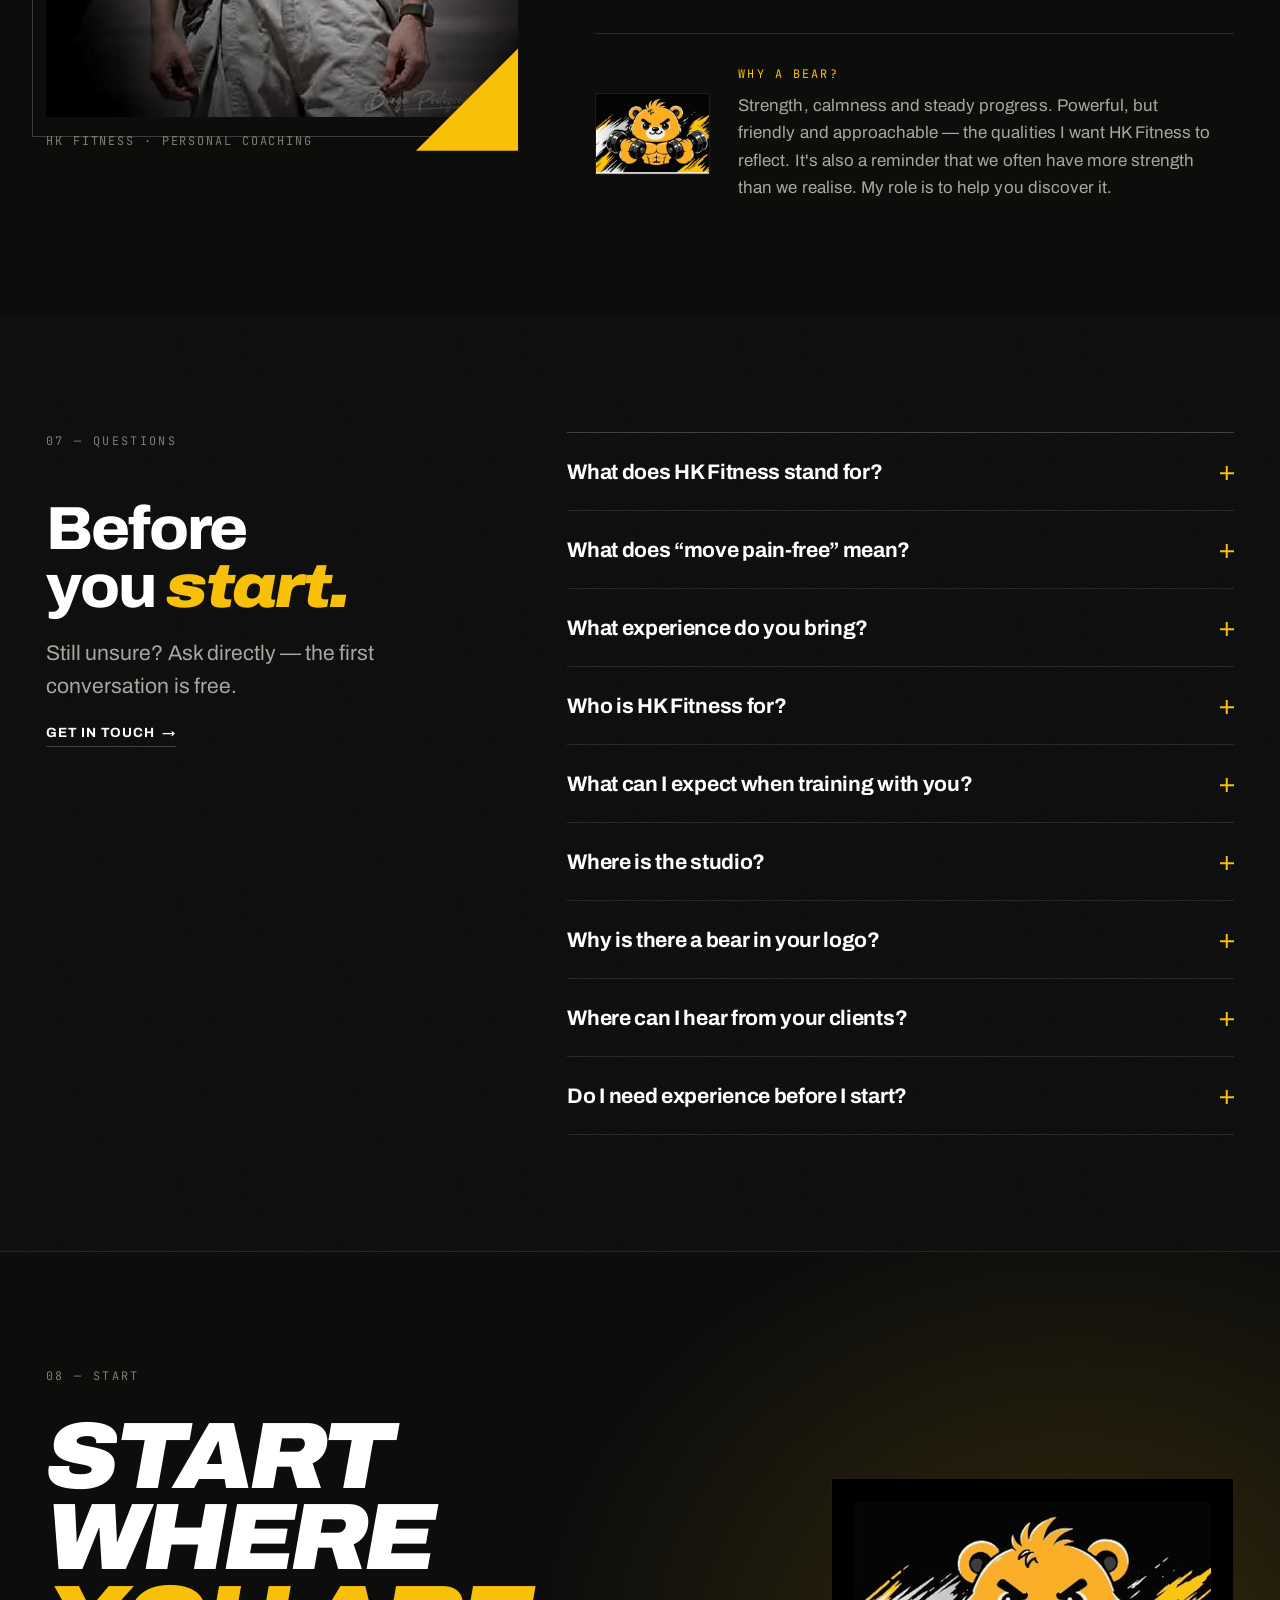
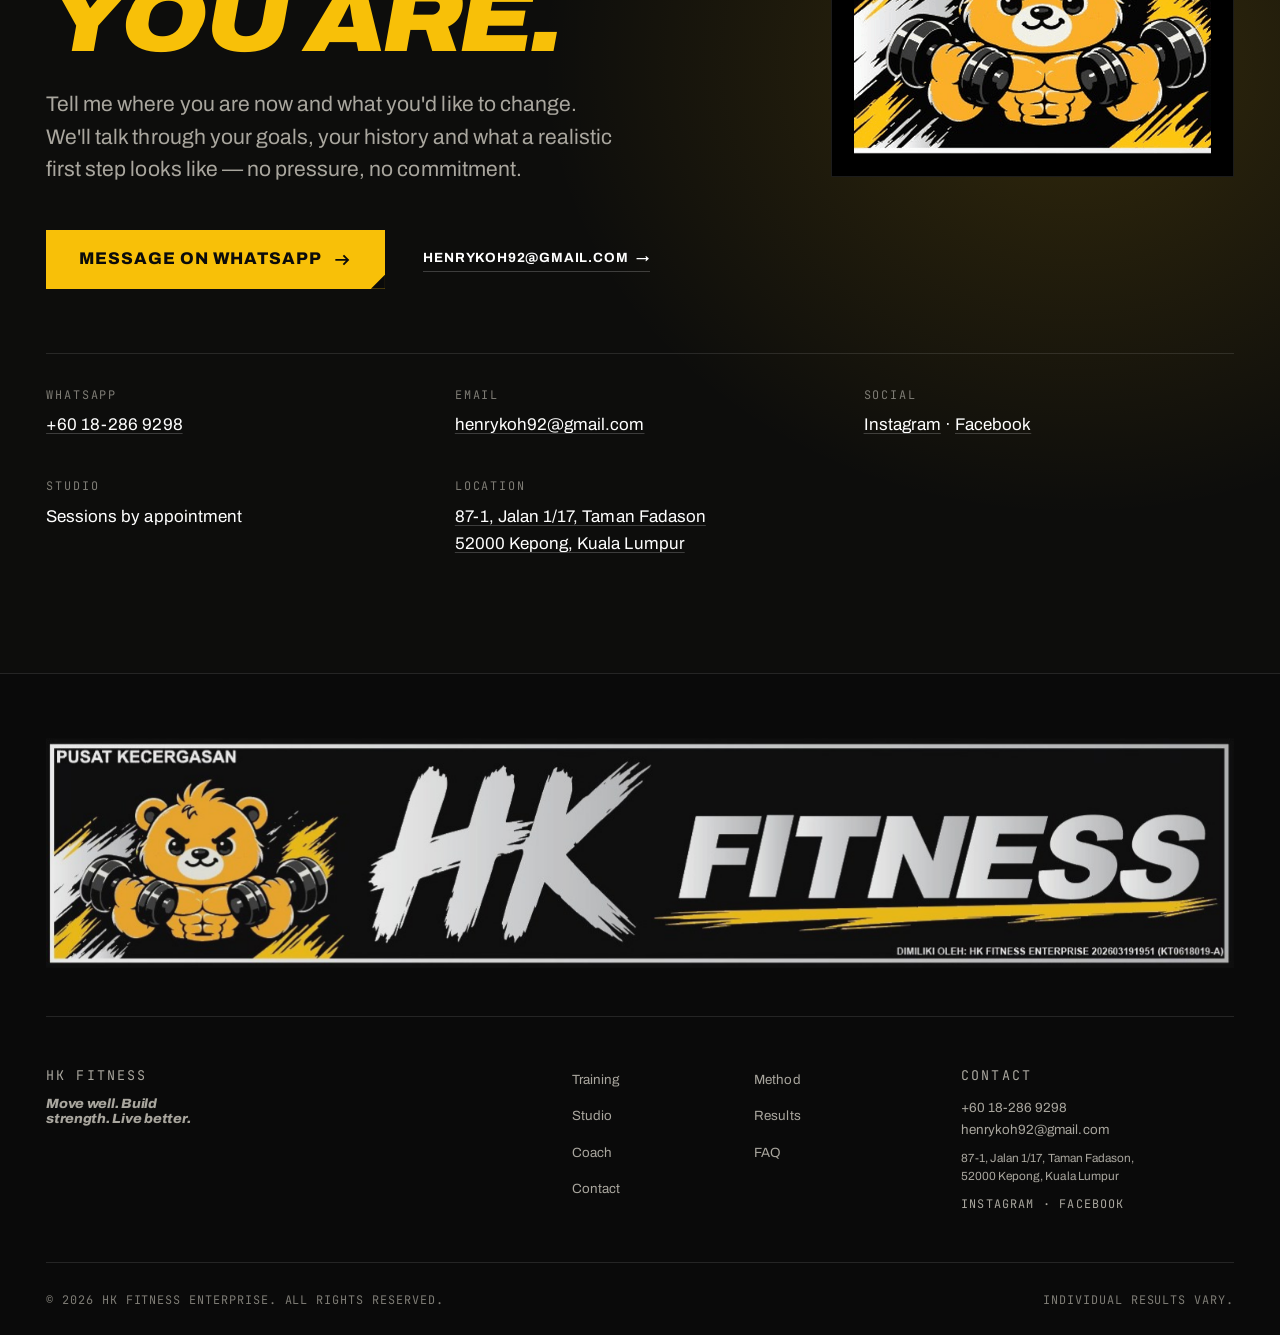
==== commit f6fa6066: "About section: use the new coach photograph instead of the hero portrait" ====
--- a/index.html
+++ b/index.html
@@ -565,7 +565,7 @@
   <section class="section about" id="about" aria-labelledby="about-title">
     <div class="shell about__grid">
       <figure class="about__media" data-reveal>
-        <img src="assets/img/coach-portrait.jpg" alt="The HK Fitness coach" width="742" height="1080" loading="lazy" decoding="async">
+        <img src="assets/img/coach-about.jpg" alt="The HK Fitness coach" width="512" height="640" loading="lazy" decoding="async">
         <figcaption class="mono">HK Fitness · Personal coaching</figcaption>
       </figure>
 
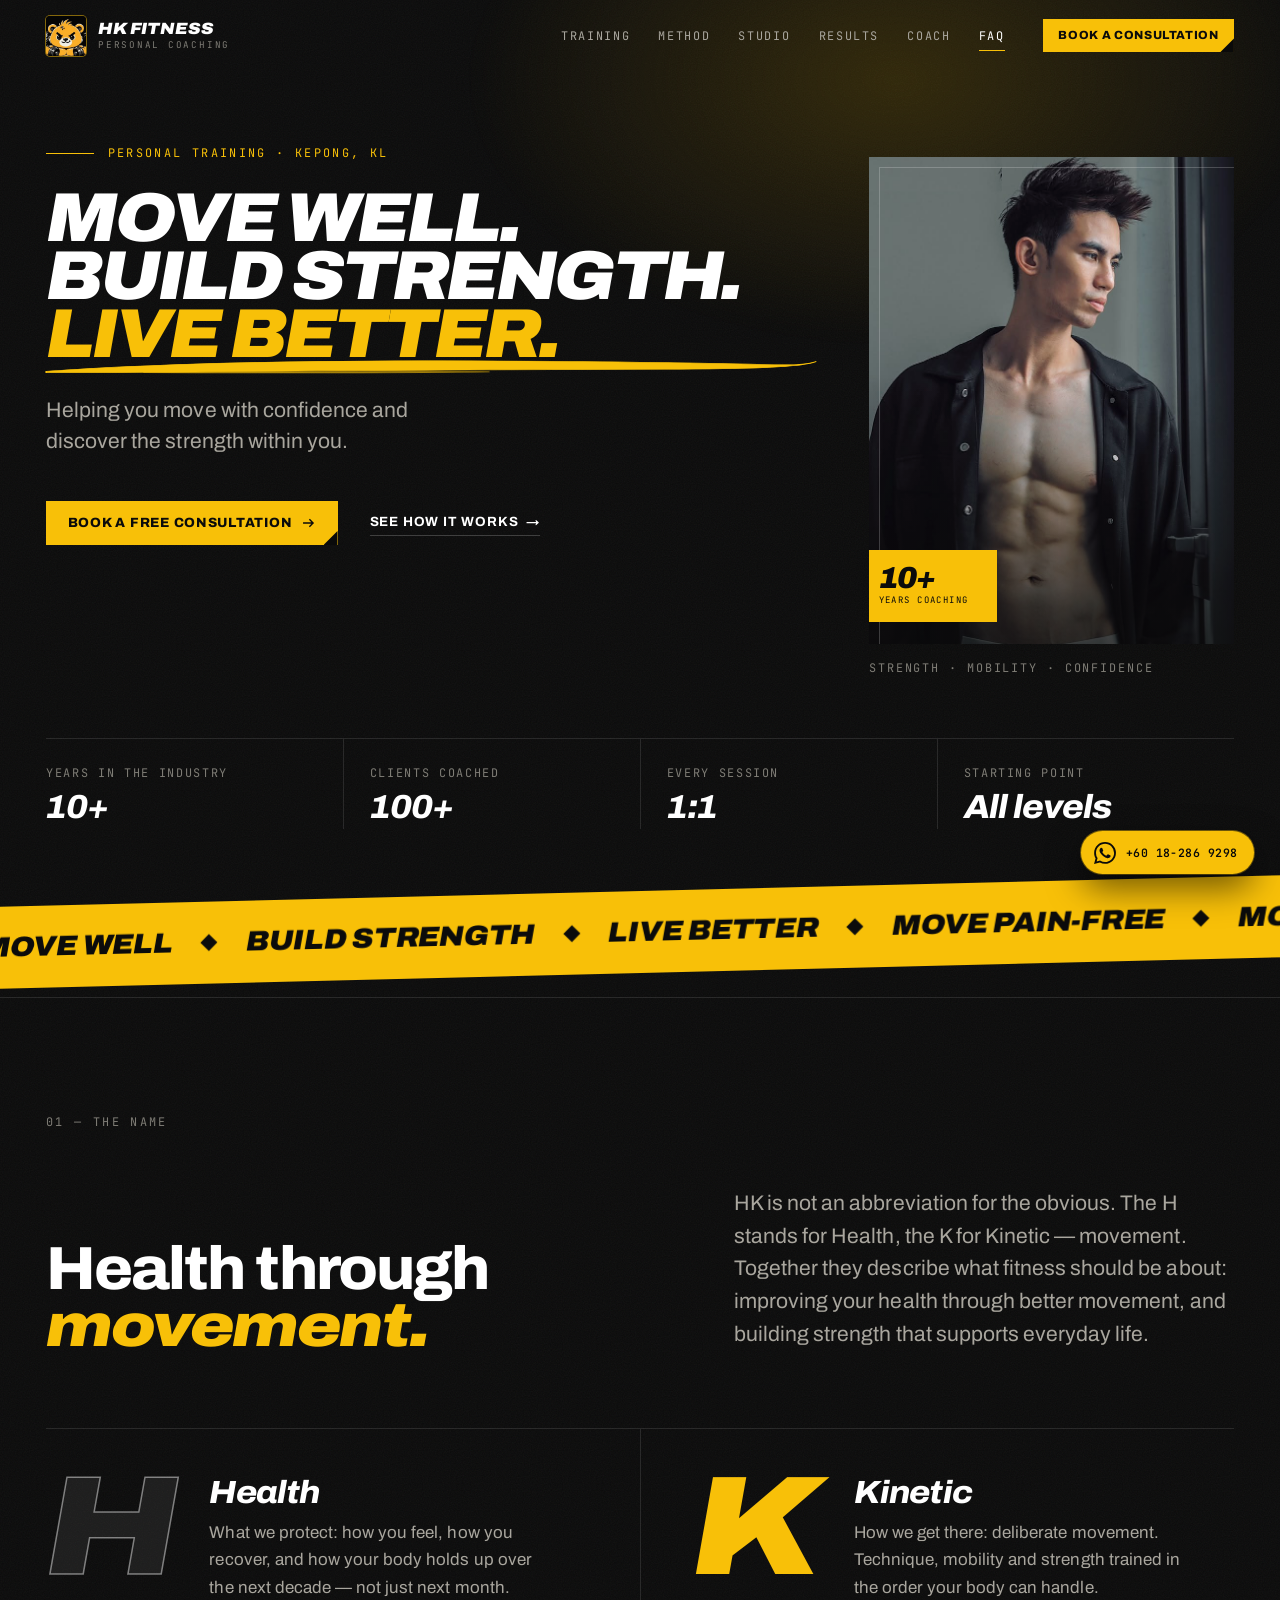
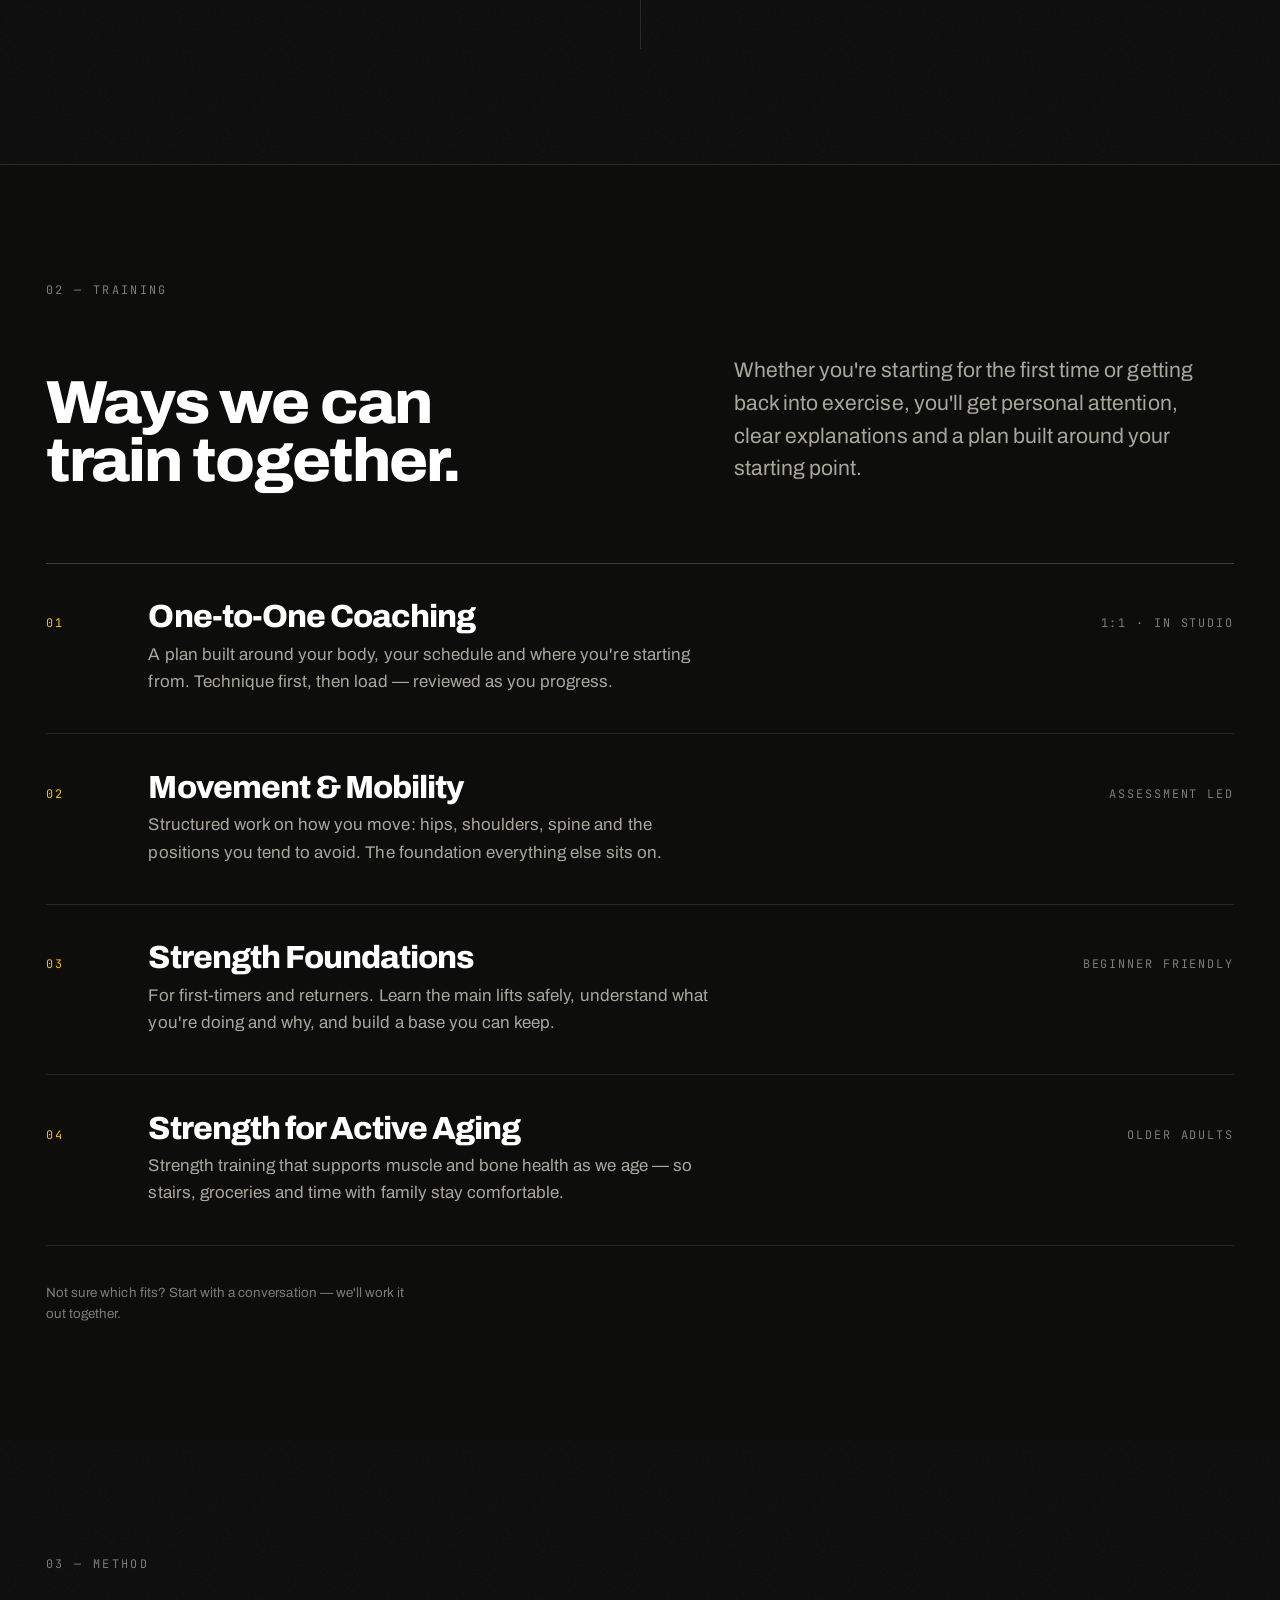
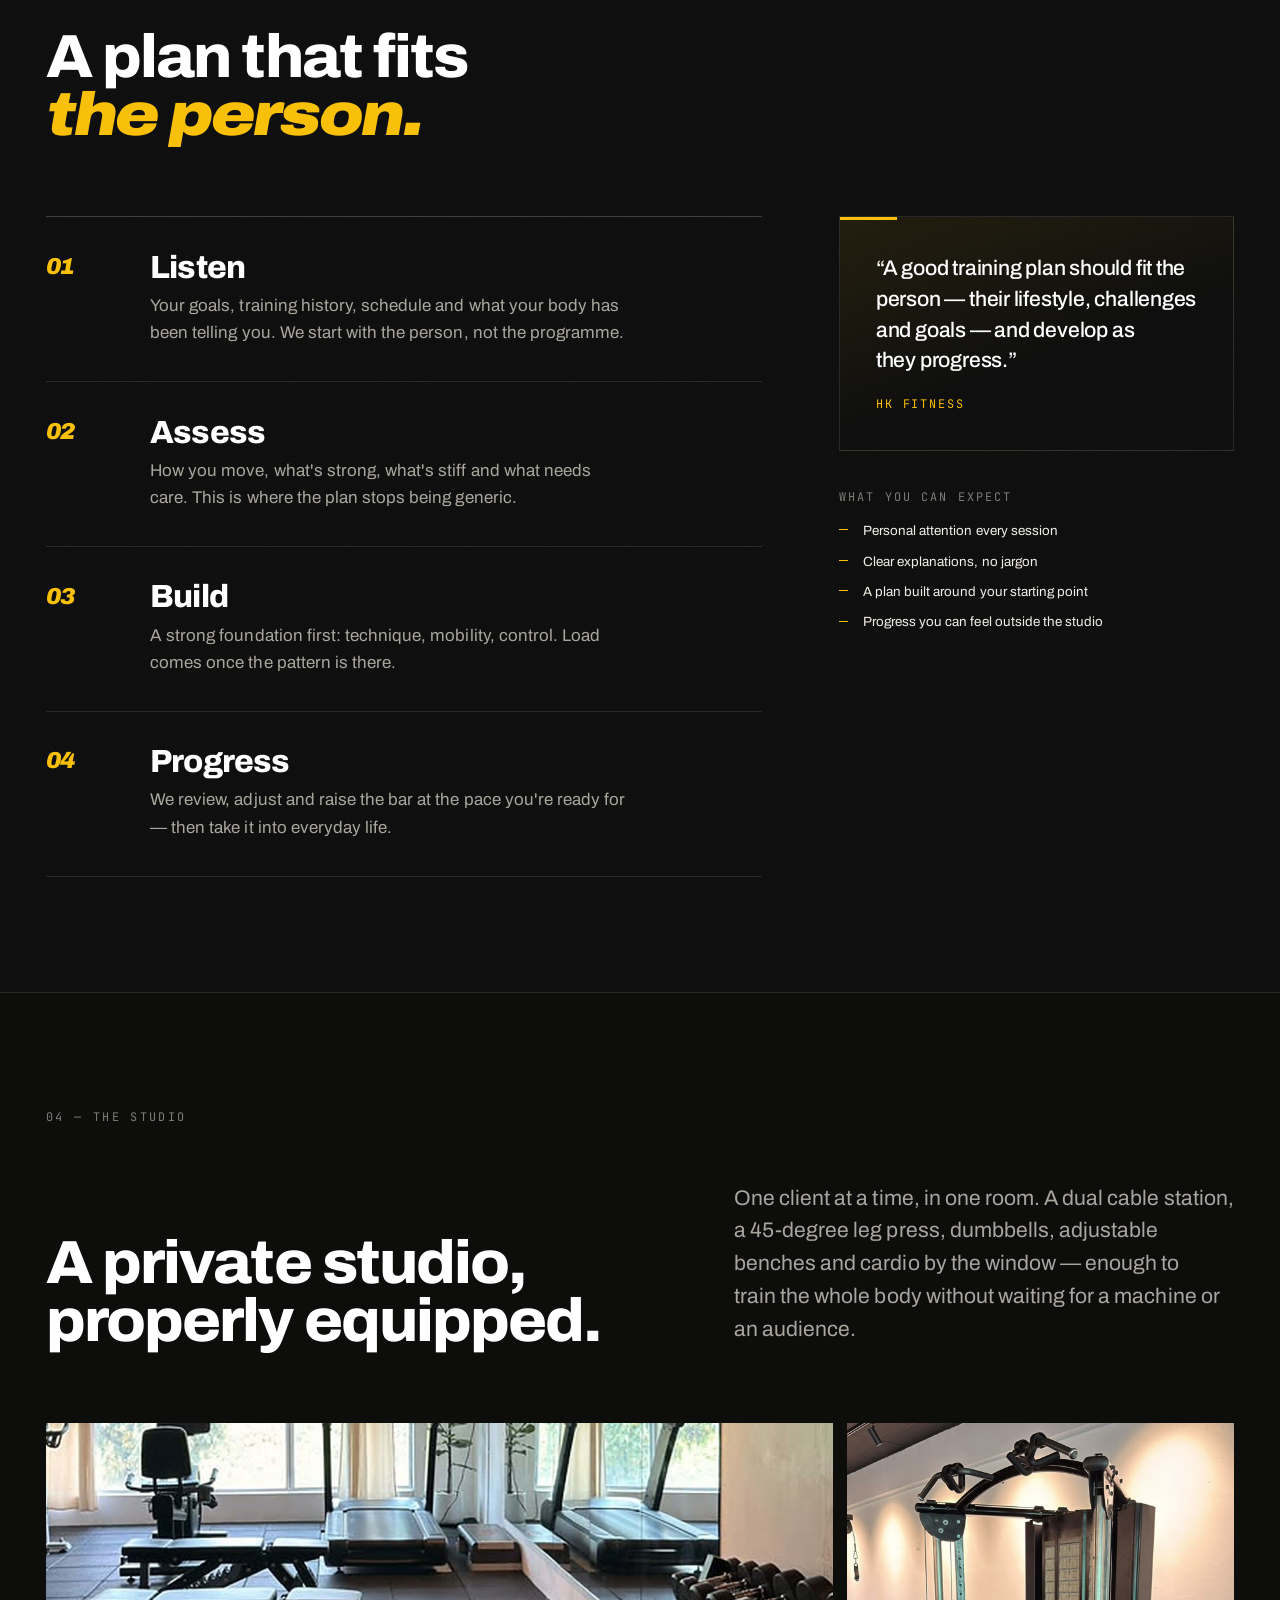
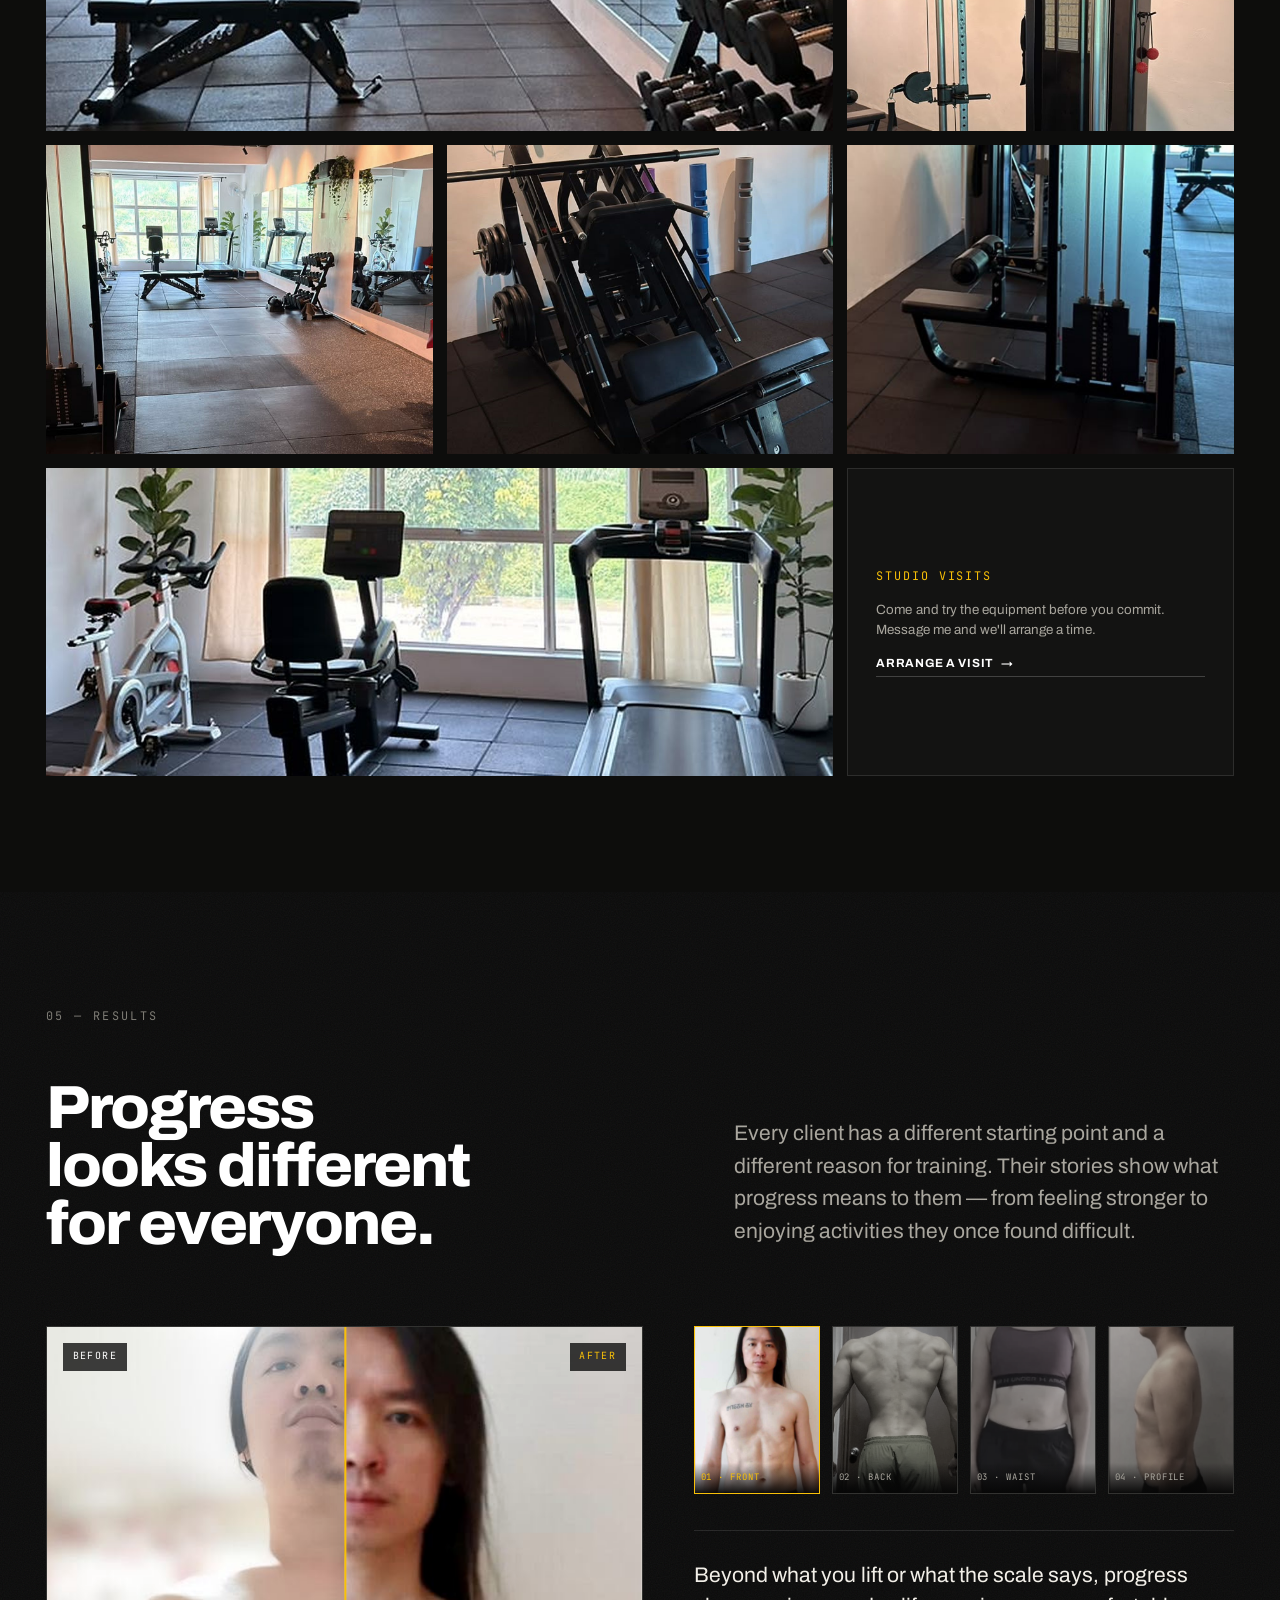
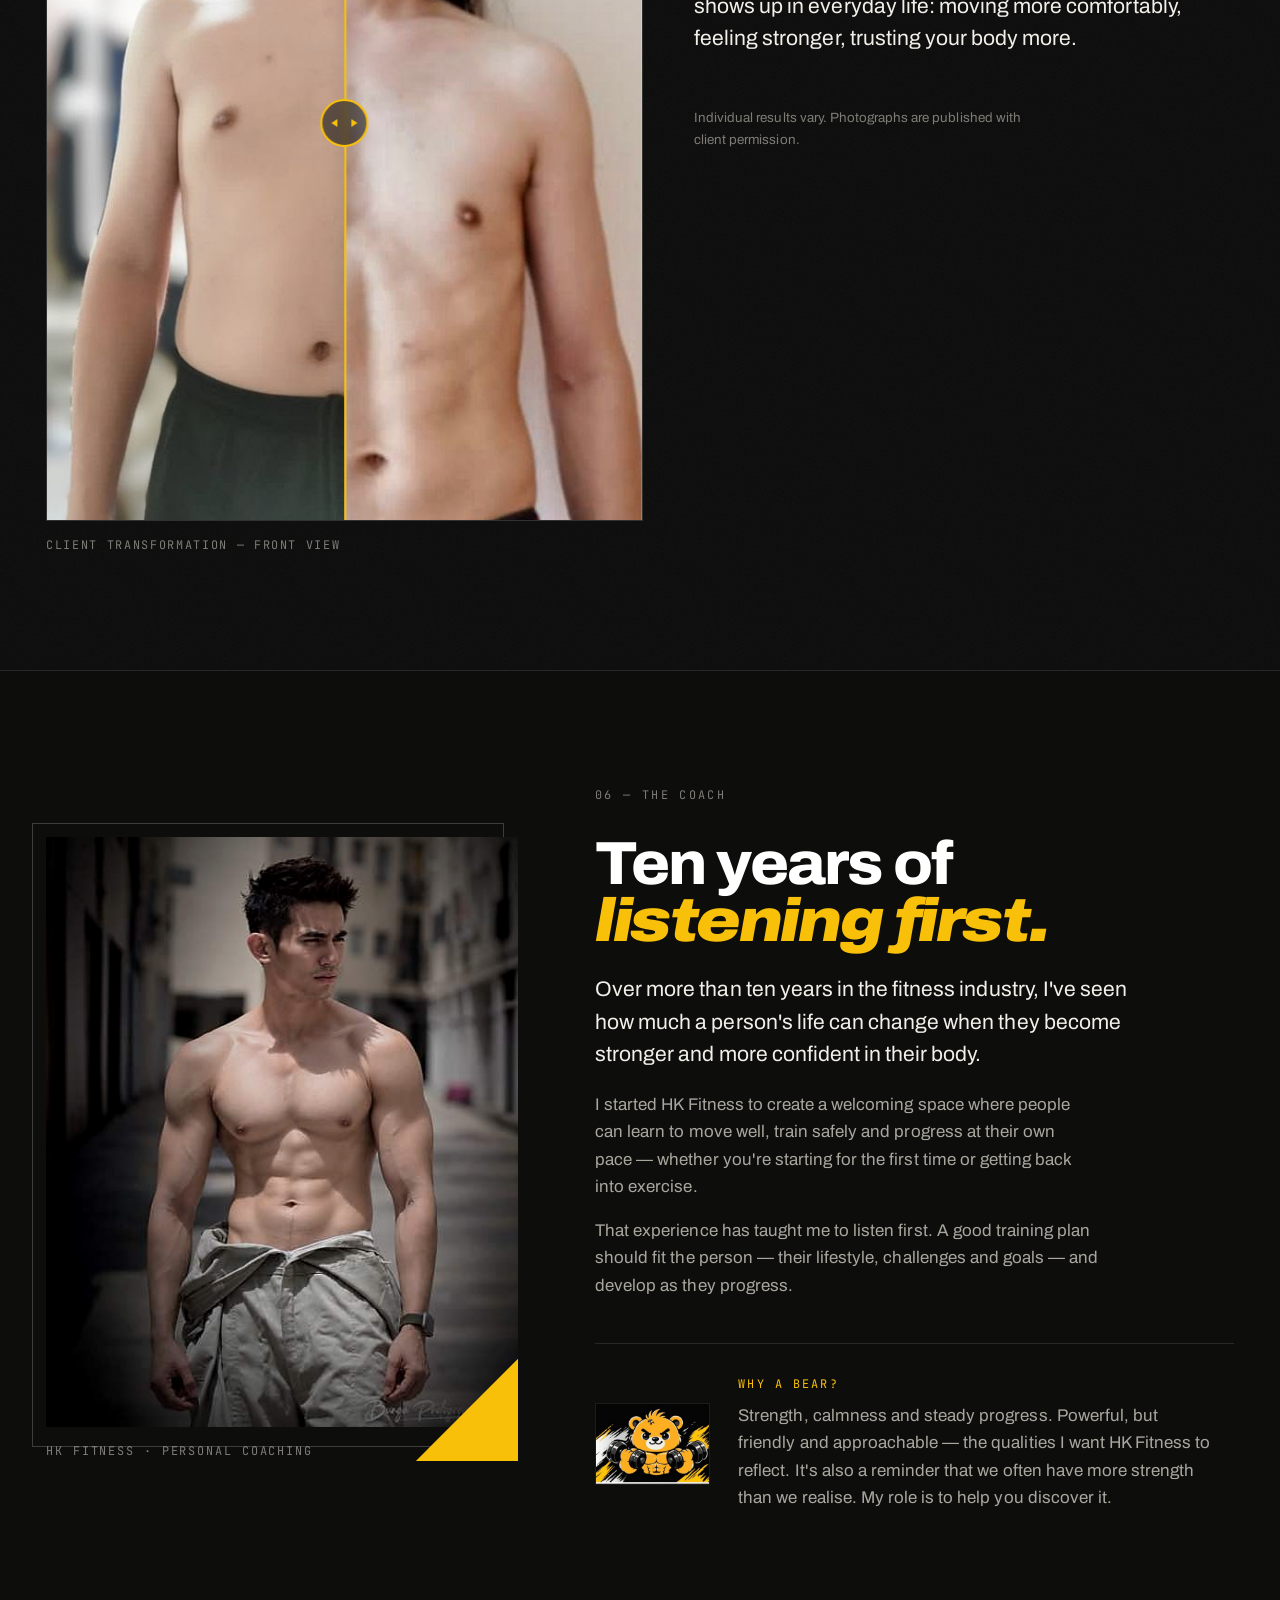
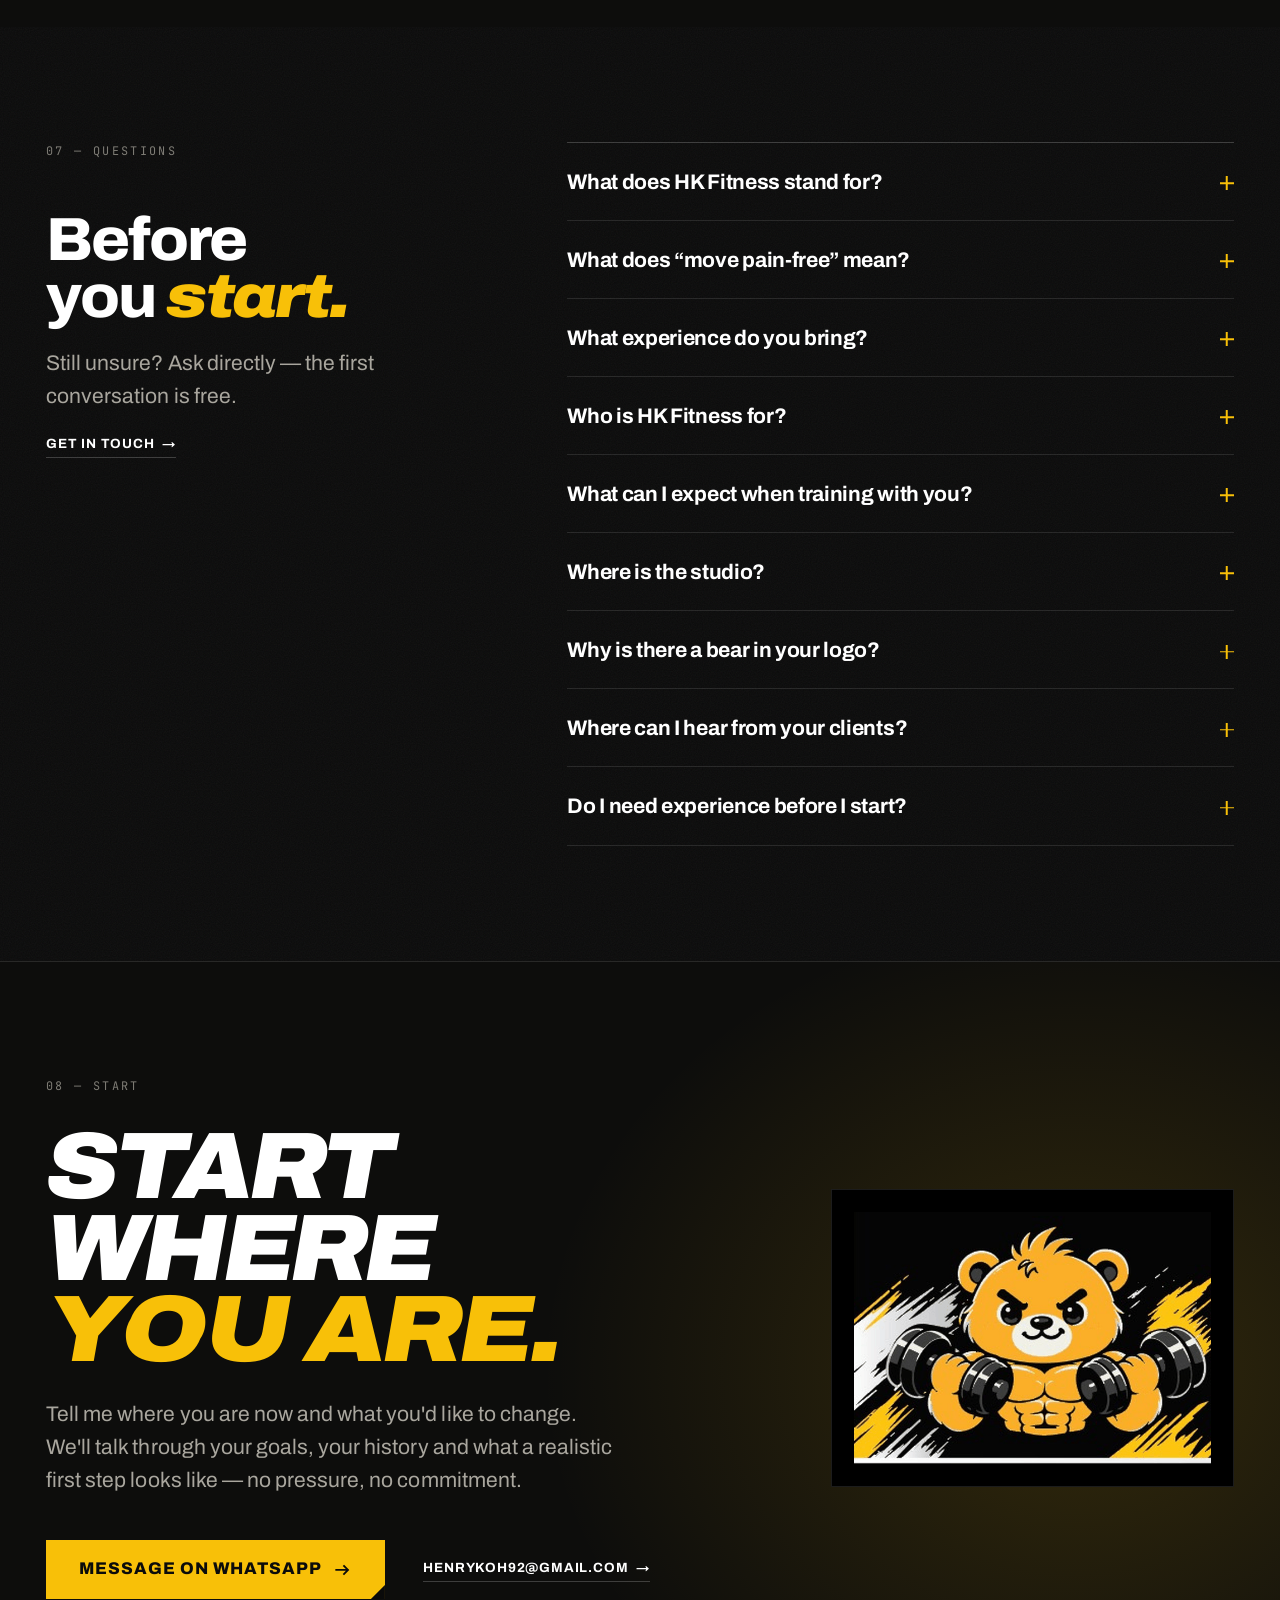
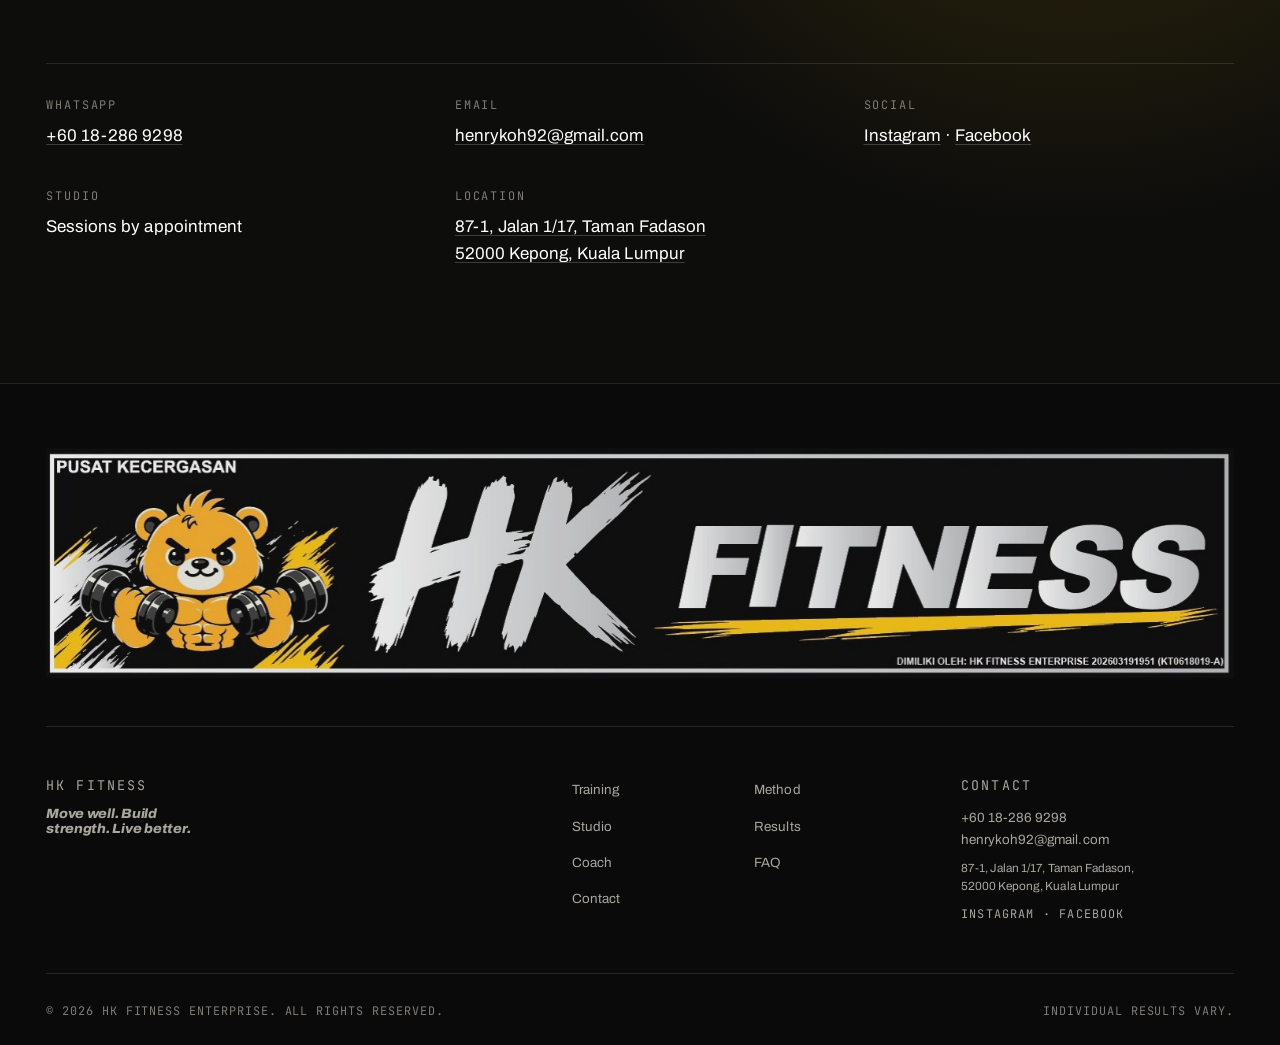
==== commit ff302438: "Studio: use the gym room photographs and describe the equipment" ====
--- a/index.html
+++ b/index.html
@@ -459,38 +459,36 @@
     <div class="shell">
       <div class="section-head">
         <p class="tag" data-reveal>04 — The studio</p>
-        <h2 class="section-title" id="studio-title" data-reveal>A comfortable place to train.</h2>
+        <h2 class="section-title" id="studio-title" data-reveal>A private studio, properly equipped.</h2>
         <p class="section-lead" data-reveal data-reveal-delay="1">
-          A welcoming space where you can learn to move well and train safely. Simple, purposeful equipment and
-          room to focus on technique — so you can progress at your own pace, without an audience.
+          One client at a time, in one room. A dual cable station, a 45-degree leg press, dumbbells, adjustable
+          benches and cardio by the window — enough to train the whole body without waiting for a machine or an
+          audience.
         </p>
       </div>
 
       <div class="gallery" data-gallery>
         <figure class="gallery__item gallery__item--wide">
-          <img src="assets/img/studio/gym-01.jpg" alt="HK Fitness training floor" width="1600" height="1200" loading="lazy" decoding="async">
+          <img src="assets/img/studio/gym-01.jpg" alt="Benches, treadmills and a dumbbell rack along the mirror wall" width="1156" height="450" loading="lazy" decoding="async">
         </figure>
         <figure class="gallery__item">
-          <img src="assets/img/studio/gym-02.jpg" alt="Rack and free weights at HK Fitness" width="1600" height="1200" loading="lazy" decoding="async">
+          <img src="assets/img/studio/gym-02.jpg" alt="Dual cable station with a chin-up bar at HK Fitness" width="1216" height="972" loading="lazy" decoding="async">
         </figure>
         <figure class="gallery__item">
-          <img src="assets/img/studio/gym-03.jpg" alt="Cable station at HK Fitness" width="1600" height="1200" loading="lazy" decoding="async">
+          <img src="assets/img/studio/gym-03.jpg" alt="The training floor: bench, treadmill and dumbbell rack" width="1216" height="972" loading="lazy" decoding="async">
         </figure>
         <figure class="gallery__item">
-          <img src="assets/img/studio/gym-04.jpg" alt="Assessment corner at HK Fitness" width="1600" height="1200" loading="lazy" decoding="async">
+          <img src="assets/img/studio/gym-04.jpg" alt="45-degree leg press at HK Fitness" width="1216" height="972" loading="lazy" decoding="async">
+        </figure>
+        <figure class="gallery__item">
+          <img src="assets/img/studio/gym-05.jpg" alt="Cable station and weight stack at HK Fitness" width="816" height="652" loading="lazy" decoding="async">
         </figure>
         <figure class="gallery__item gallery__item--wide">
-          <img src="assets/img/studio/gym-05.jpg" alt="Mobility space at HK Fitness" width="1600" height="1200" loading="lazy" decoding="async">
-        </figure>
-        <figure class="gallery__item">
-          <img src="assets/img/studio/gym-06.jpg" alt="Stretch and recovery area at HK Fitness" width="1600" height="1200" loading="lazy" decoding="async">
-        </figure>
-        <figure class="gallery__item">
-          <img src="assets/img/studio/gym-07.jpg" alt="The HK Fitness studio" width="1600" height="1200" loading="lazy" decoding="async">
+          <img src="assets/img/studio/gym-06.jpg" alt="Cardio by the window: spin bike, recumbent bike and treadmill" width="1216" height="472" loading="lazy" decoding="async">
         </figure>
         <div class="gallery__note">
           <p class="mono">Studio visits</p>
-          <p>Come and see the space before you commit. Get in touch and we'll arrange a time.</p>
+          <p>Come and try the equipment before you commit. Message me and we'll arrange a time.</p>
           <a class="link-arrow" href="#contact">Arrange a visit</a>
         </div>
       </div>
--- a/assets/css/style.css
+++ b/assets/css/style.css
@@ -1921,34 +1921,11 @@
   }
 }
 
-/* 22. Reduced motion & print ---------------------------------------------- */
-@media (prefers-reduced-motion: reduce) {
-  html { scroll-behavior: auto; }
-
-  *,
-  *::before,
-  *::after {
-    animation-duration: 0.001ms !important;
-    animation-iteration-count: 1 !important;
-    transition-duration: 0.001ms !important;
-    scroll-behavior: auto !important;
-  }
-
-  .js [data-reveal],
-  .js .hero__line,
-  .js .hero__brush,
-  .js .eyebrow__rule,
-  .js .hero__media,
-  .js .wa-float {
-    opacity: 1;
-    transform: none;
-    animation: none;
-  }
-
-  .marquee__track { animation: none; }
-  .marquee { transform: none; }
-}
-
+/* 22. Print ---------------------------------------------------------------- */
+/* This site deliberately ignores `prefers-reduced-motion`. The motion is the
+   brand — the ribbon, the hero rise and the scroll reveals are meant to play
+   for every visitor. If that decision is reversed, reinstate the
+   reduced-motion block here and the `reduceMotion` checks in main.js. */
 @media print {
   .site-header,
   .mobile-menu,
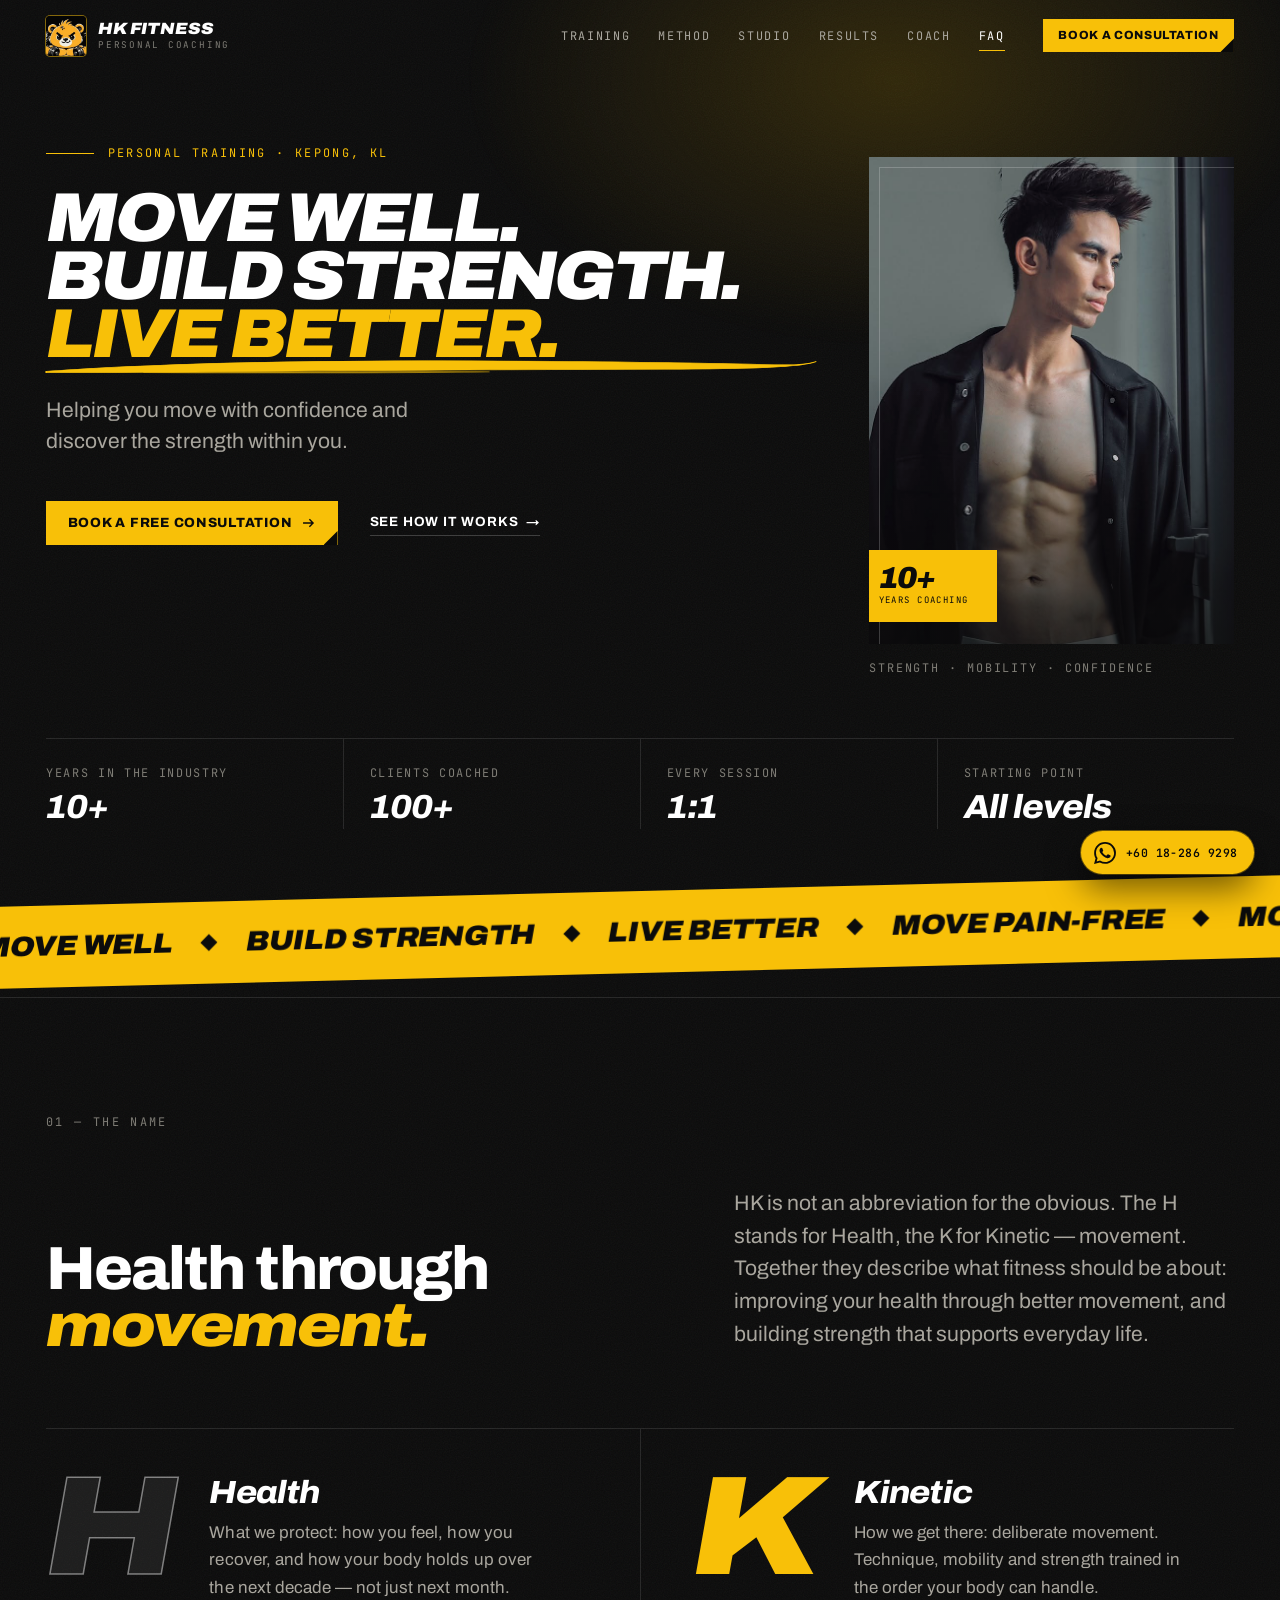
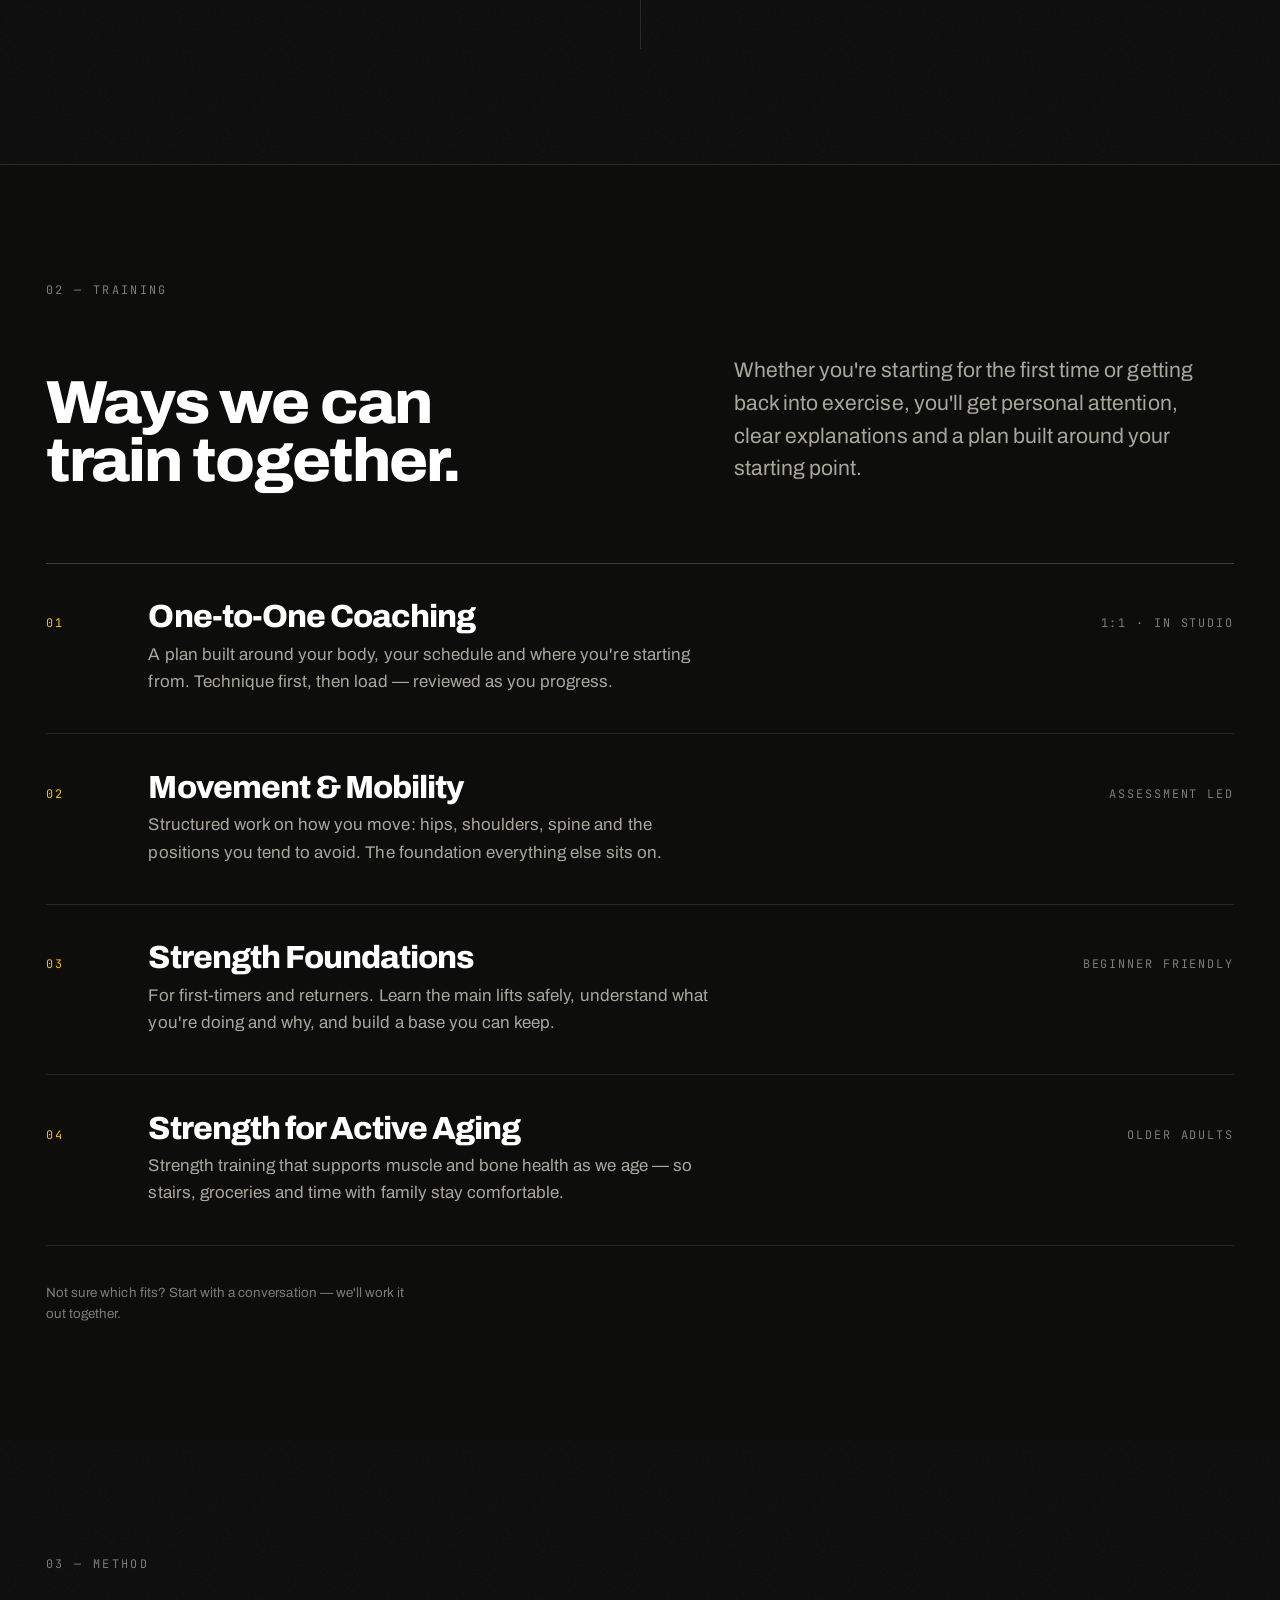
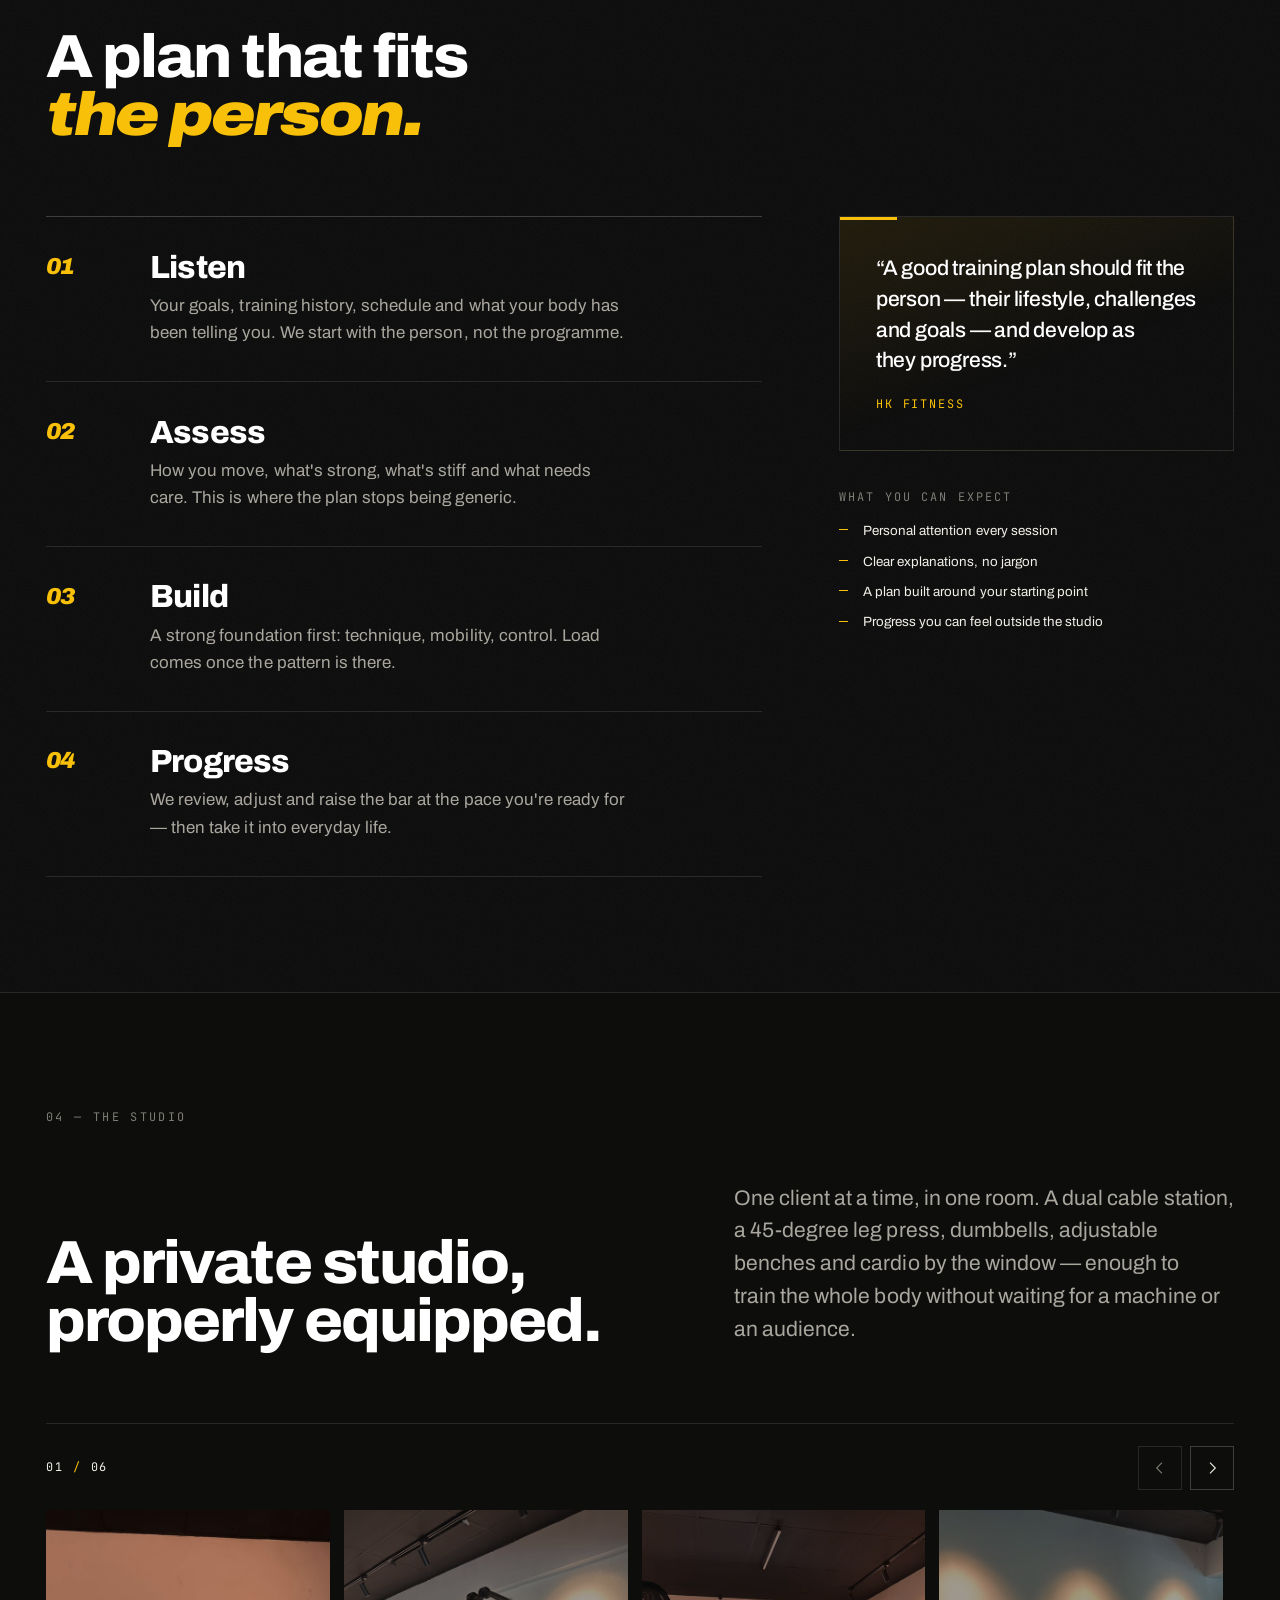
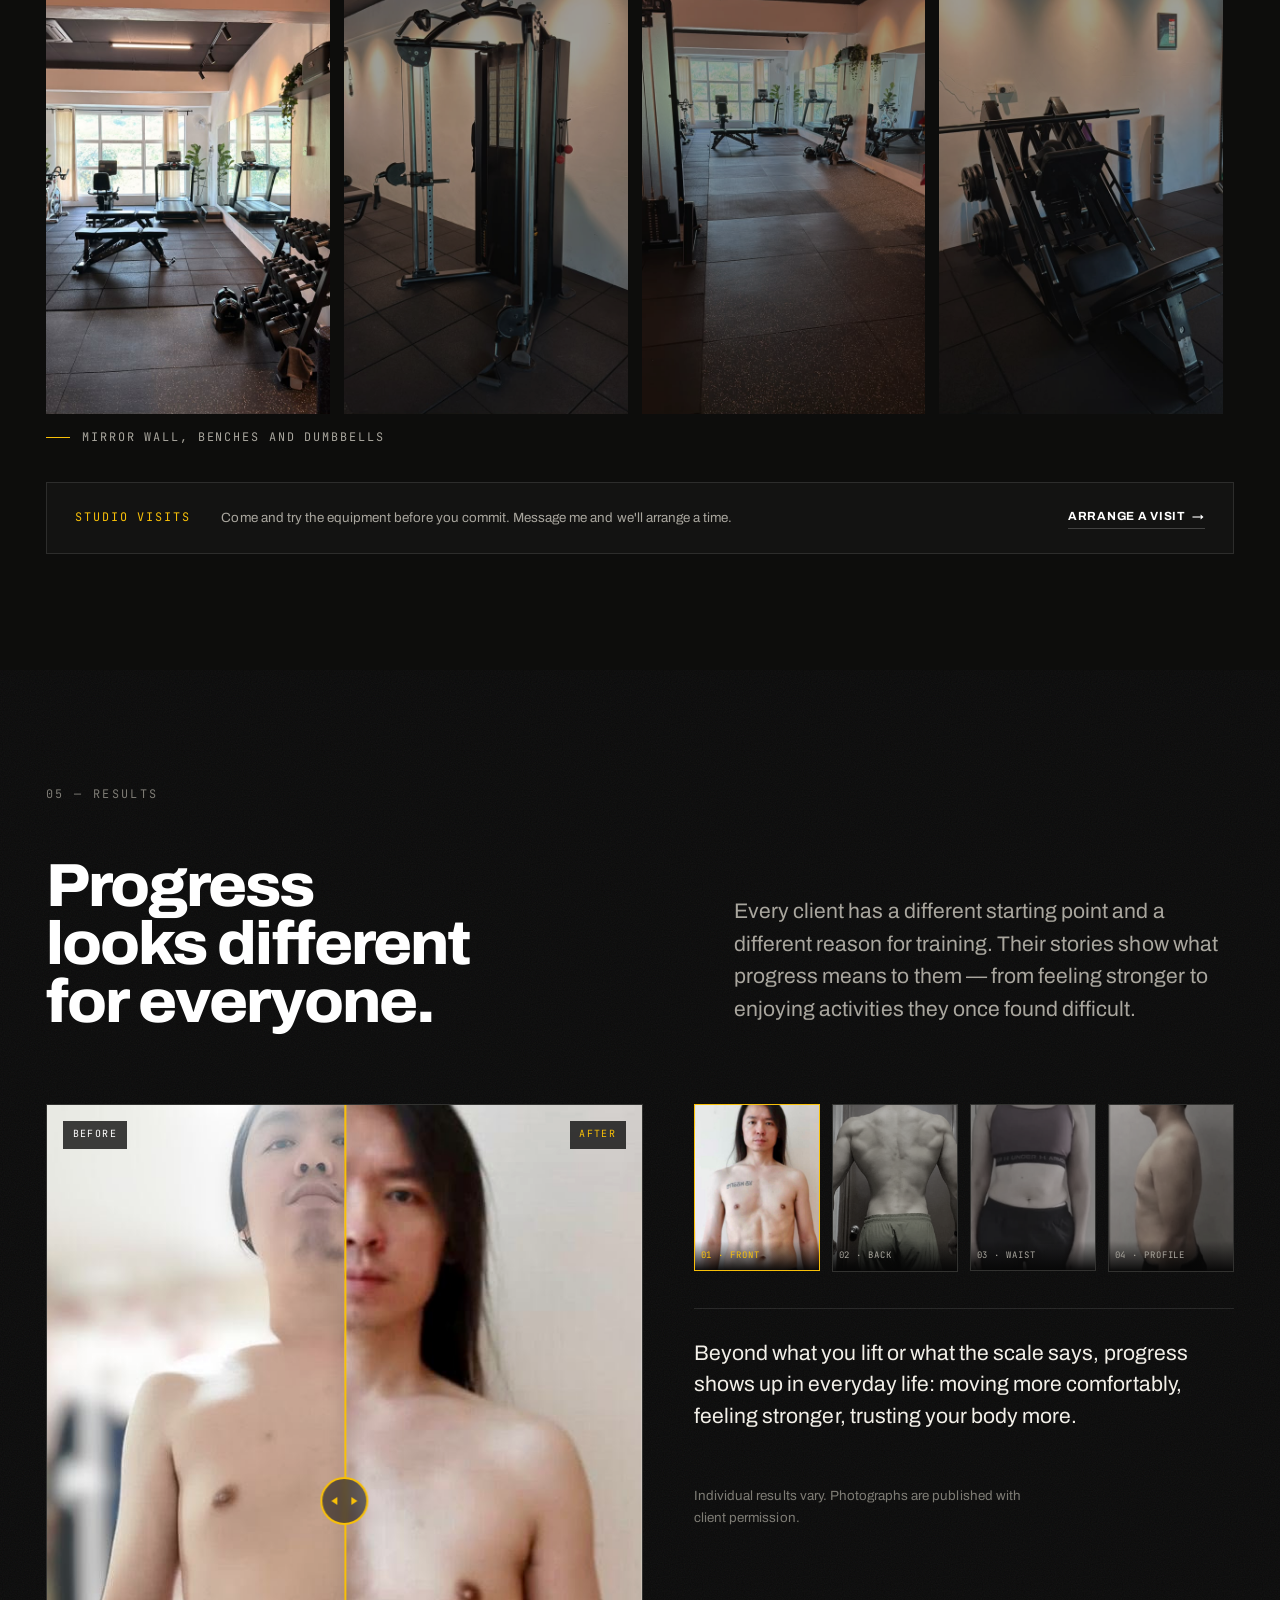
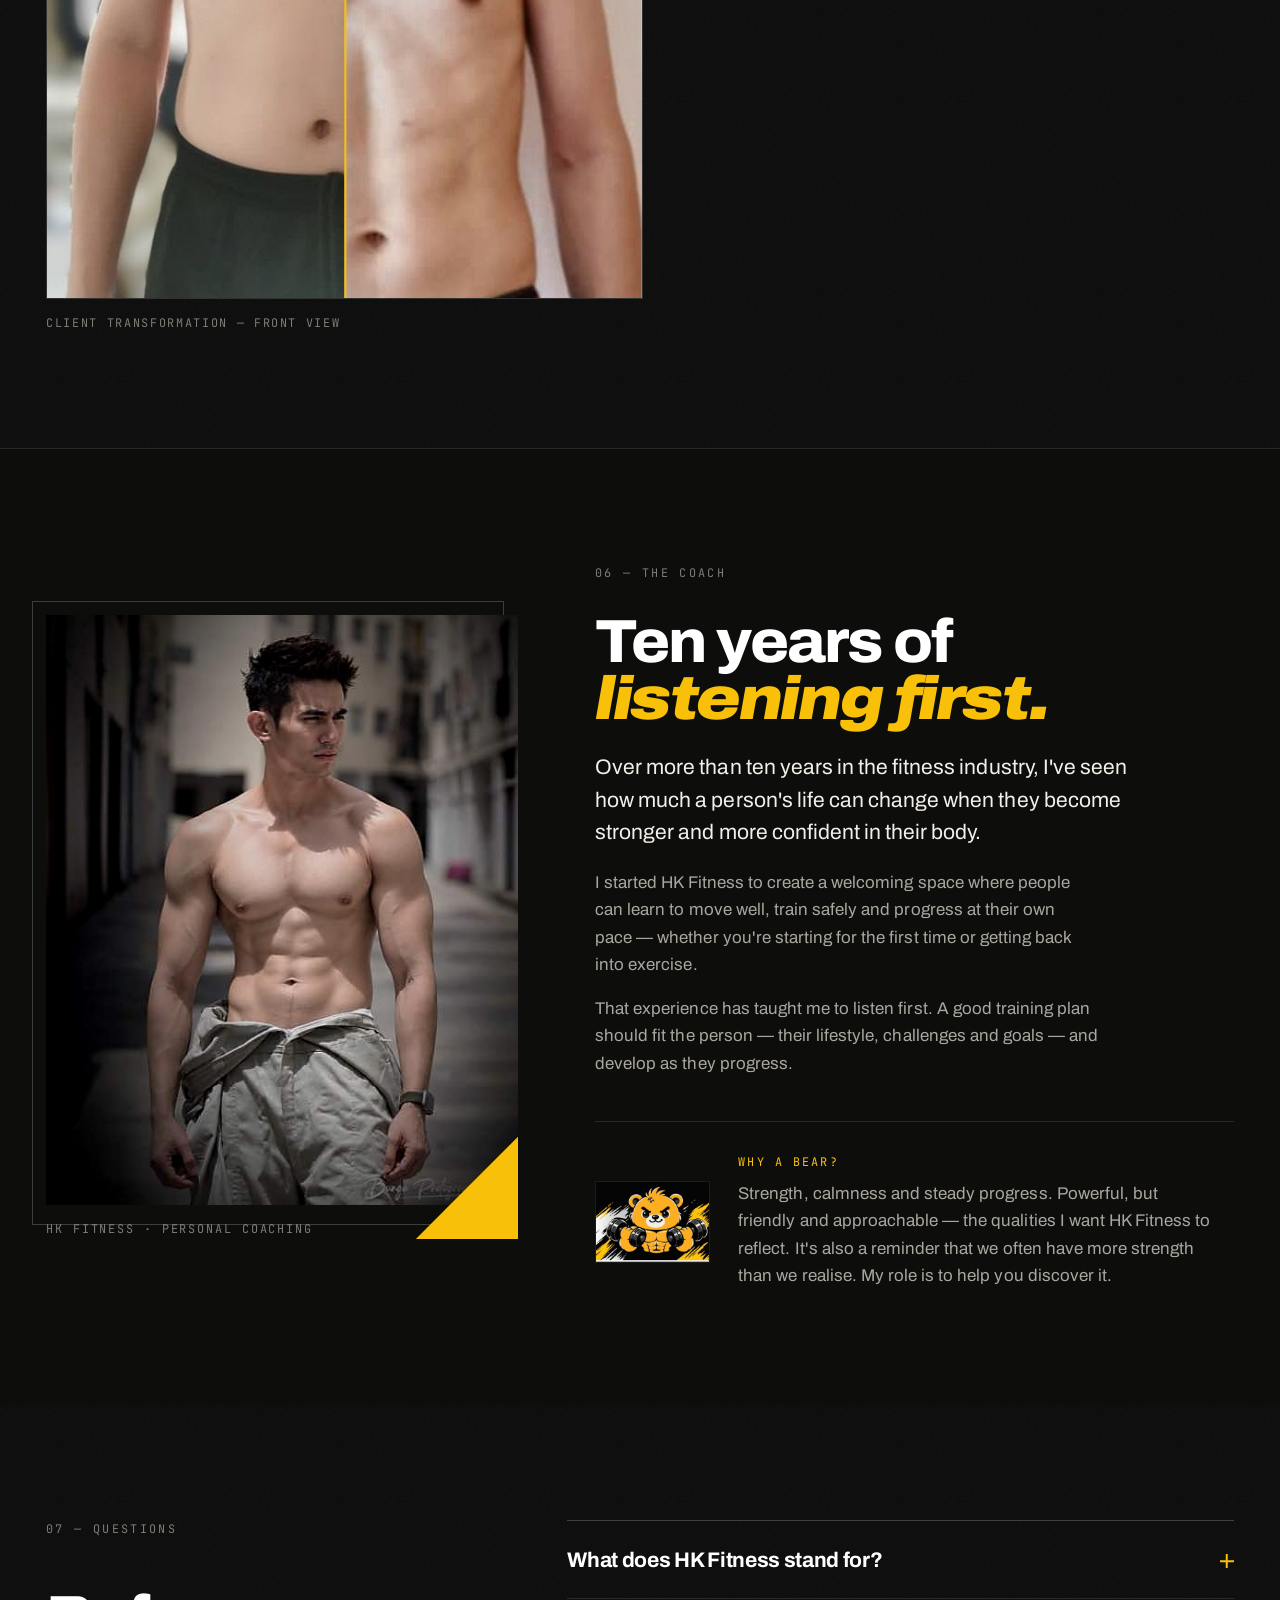
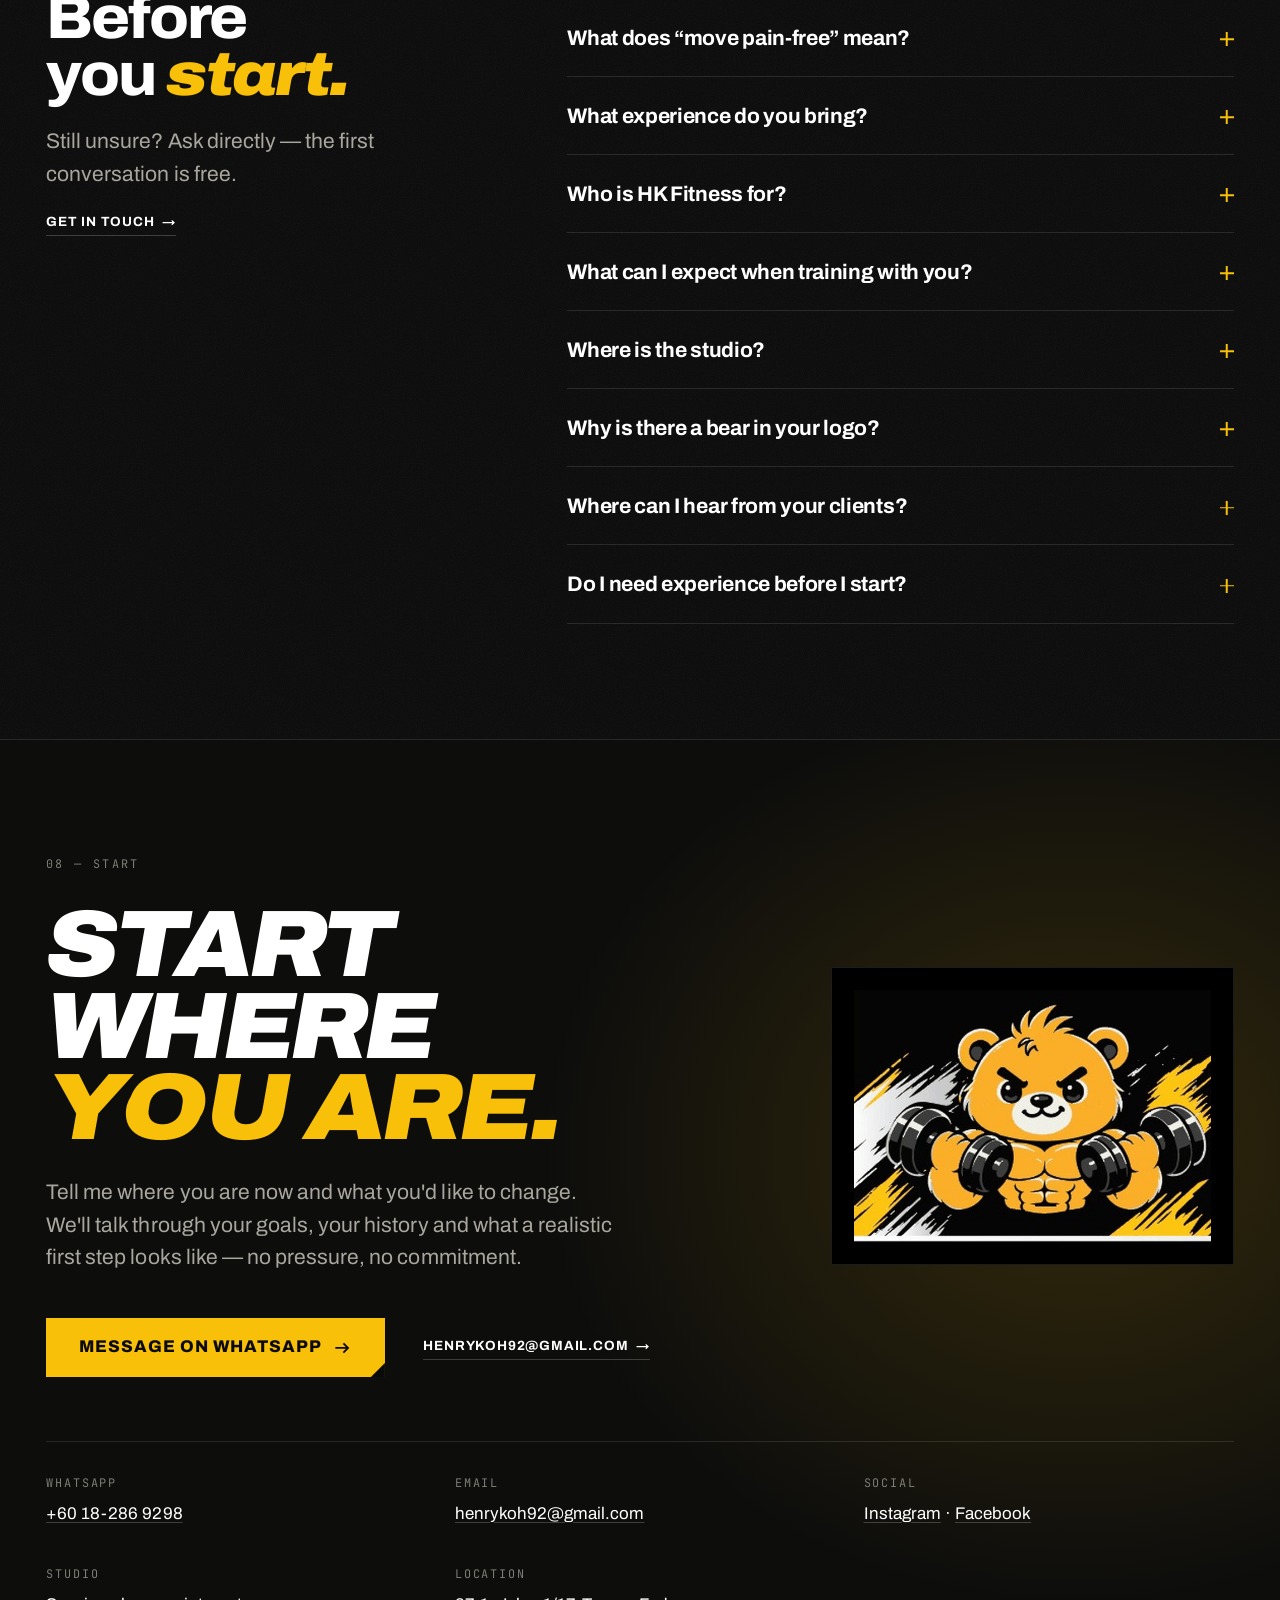
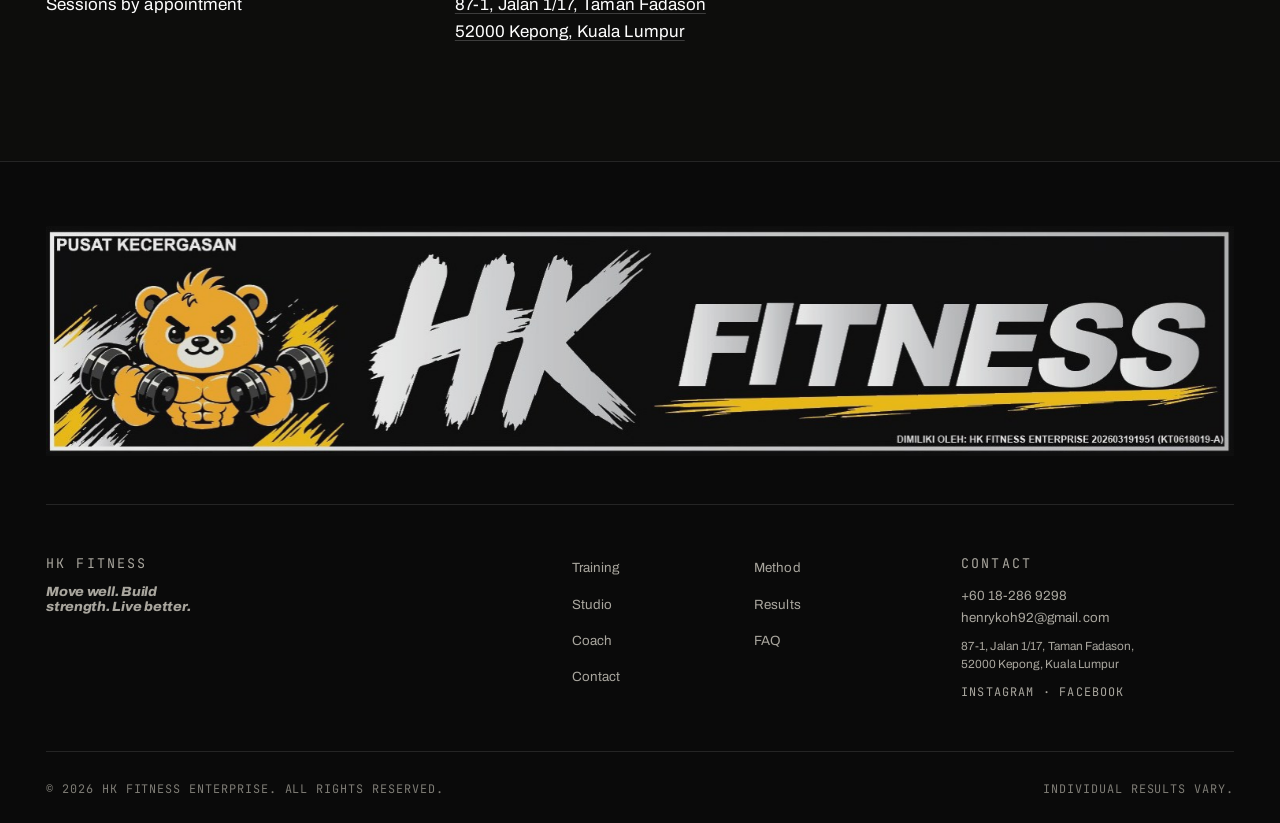
==== commit 87dcbb3c: "Studio: swap the gallery for an uncropped photo carousel Copy the six room photographs unchanged ins" ====
--- a/index.html
+++ b/index.html
@@ -467,30 +467,59 @@
         </p>
       </div>
 
-      <div class="gallery" data-gallery>
-        <figure class="gallery__item gallery__item--wide">
-          <img src="assets/img/studio/gym-01.jpg" alt="Benches, treadmills and a dumbbell rack along the mirror wall" width="1156" height="450" loading="lazy" decoding="async">
-        </figure>
-        <figure class="gallery__item">
-          <img src="assets/img/studio/gym-02.jpg" alt="Dual cable station with a chin-up bar at HK Fitness" width="1216" height="972" loading="lazy" decoding="async">
-        </figure>
-        <figure class="gallery__item">
-          <img src="assets/img/studio/gym-03.jpg" alt="The training floor: bench, treadmill and dumbbell rack" width="1216" height="972" loading="lazy" decoding="async">
-        </figure>
-        <figure class="gallery__item">
-          <img src="assets/img/studio/gym-04.jpg" alt="45-degree leg press at HK Fitness" width="1216" height="972" loading="lazy" decoding="async">
-        </figure>
-        <figure class="gallery__item">
-          <img src="assets/img/studio/gym-05.jpg" alt="Cable station and weight stack at HK Fitness" width="816" height="652" loading="lazy" decoding="async">
-        </figure>
-        <figure class="gallery__item gallery__item--wide">
-          <img src="assets/img/studio/gym-06.jpg" alt="Cardio by the window: spin bike, recumbent bike and treadmill" width="1216" height="472" loading="lazy" decoding="async">
-        </figure>
-        <div class="gallery__note">
-          <p class="mono">Studio visits</p>
-          <p>Come and try the equipment before you commit. Message me and we'll arrange a time.</p>
-          <a class="link-arrow" href="#contact">Arrange a visit</a>
-        </div>
+      <div class="studio-slider" data-slider>
+        <div class="studio-slider__bar">
+          <p class="studio-slider__count mono"><span data-slider-index>01</span> / <span data-slider-total>06</span></p>
+          <div class="studio-slider__buttons">
+            <button class="slider-btn" type="button" aria-label="Previous studio photograph" data-slider-prev>
+              <svg viewBox="0 0 24 24" fill="none" stroke="currentColor" stroke-width="1.6" aria-hidden="true" focusable="false"><path d="M15 4 7 12l8 8"/></svg>
+            </button>
+            <button class="slider-btn" type="button" aria-label="Next studio photograph" data-slider-next>
+              <svg viewBox="0 0 24 24" fill="none" stroke="currentColor" stroke-width="1.6" aria-hidden="true" focusable="false"><path d="m9 4 8 8-8 8"/></svg>
+            </button>
+          </div>
+        </div>
+
+        <ul class="studio-slider__track" data-slider-track tabindex="0" aria-label="Studio photographs">
+          <li class="studio-slide" data-slide data-caption="Mirror wall, benches and dumbbells">
+            <figure>
+              <img src="assets/img/studio/gym-01.jpg" alt="Benches, treadmills and a dumbbell rack along the mirror wall" width="608" height="1080" loading="lazy" decoding="async">
+            </figure>
+          </li>
+          <li class="studio-slide" data-slide data-caption="Dual cable station">
+            <figure>
+              <img src="assets/img/studio/gym-02.jpg" alt="Dual cable station with a chin-up bar at HK Fitness" width="608" height="1080" loading="lazy" decoding="async">
+            </figure>
+          </li>
+          <li class="studio-slide" data-slide data-caption="Training floor">
+            <figure>
+              <img src="assets/img/studio/gym-03.jpg" alt="The training floor: bench, treadmill and dumbbell rack" width="608" height="1080" loading="lazy" decoding="async">
+            </figure>
+          </li>
+          <li class="studio-slide" data-slide data-caption="45-degree leg press">
+            <figure>
+              <img src="assets/img/studio/gym-04.jpg" alt="45-degree leg press at HK Fitness" width="608" height="1080" loading="lazy" decoding="async">
+            </figure>
+          </li>
+          <li class="studio-slide" data-slide data-caption="Cable station and weight stack">
+            <figure>
+              <img src="assets/img/studio/gym-05.jpg" alt="Cable station and weight stack at HK Fitness" width="608" height="1080" loading="lazy" decoding="async">
+            </figure>
+          </li>
+          <li class="studio-slide" data-slide data-caption="Cardio row by the window">
+            <figure>
+              <img src="assets/img/studio/gym-06.jpg" alt="Cardio by the window: spin bike, recumbent bike and treadmill" width="608" height="1080" loading="lazy" decoding="async">
+            </figure>
+          </li>
+        </ul>
+
+        <p class="studio-slider__caption mono" data-slider-caption aria-live="polite" aria-atomic="true">Mirror wall, benches and dumbbells</p>
+      </div>
+
+      <div class="studio-visit" data-reveal>
+        <p class="mono">Studio visits</p>
+        <p>Come and try the equipment before you commit. Message me and we'll arrange a time.</p>
+        <a class="link-arrow" href="#contact">Arrange a visit</a>
       </div>
     </div>
   </section>
--- a/assets/css/style.css
+++ b/assets/css/style.css
@@ -1042,71 +1042,148 @@
   background: var(--gold);
 }
 
-/* 14. Studio gallery ------------------------------------------------------- */
+/* 14. Studio carousel ------------------------------------------------------ */
 .studio { background: var(--ink-1); border-top: 1px solid var(--line); }
 
-.gallery {
-  display: grid;
-  grid-template-columns: repeat(6, minmax(0, 1fr));
-  grid-auto-rows: clamp(6rem, 11.5vw, 10.5rem);
-  gap: clamp(0.5rem, 1.1vw, 0.9rem);
-}
-
-.gallery__item {
-  grid-column: span 2;
-  grid-row: span 2;
+.studio-slider {
+  --slide-h: clamp(19rem, 56vh, 34rem);
+  --slide-w: calc(var(--slide-h) * 608 / 1080);
+  border-top: 1px solid var(--line);
+  padding-top: clamp(0.9rem, 1.8vw, 1.4rem);
+}
+
+.studio-slider__bar {
+  display: flex;
+  align-items: center;
+  justify-content: space-between;
+  gap: 1rem;
+  margin-bottom: clamp(0.85rem, 1.6vw, 1.25rem);
+}
+
+.studio-slider__count { color: var(--gold); }
+.studio-slider__count span { color: var(--bone); }
+
+/* Without JS the strip is still swipeable; the arrows only make sense once
+   the script is steering it. */
+.studio-slider__buttons { display: none; }
+.js .studio-slider__buttons { display: flex; gap: 0.5rem; }
+
+.slider-btn {
+  display: grid;
+  place-items: center;
+  width: 2.75rem;
+  height: 2.75rem;
+  padding: 0;
+  border: 1px solid var(--line-2);
+  color: var(--bone);
+  transition: color 0.25s var(--ease), border-color 0.25s var(--ease);
+  touch-action: manipulation;
+}
+
+.slider-btn svg { width: 1rem; height: 1rem; }
+
+.slider-btn:hover { color: var(--gold); border-color: var(--gold); }
+
+.slider-btn:disabled {
+  color: var(--grey-2);
+  border-color: var(--line);
+  cursor: default;
+}
+
+.slider-btn:disabled:hover { color: var(--grey-2); border-color: var(--line); }
+
+.studio-slider__track {
+  display: flex;
+  gap: clamp(0.6rem, 1.1vw, 1rem);
+  overflow-x: auto;
+  overscroll-behavior-x: contain;
+  scroll-snap-type: x mandatory;
+  scrollbar-width: none;
+  scroll-padding-inline: 0;
+  padding: 0;
+  margin: 0;
+  list-style: none;
+}
+
+.studio-slider__track::-webkit-scrollbar { display: none; }
+
+/* The slot matches the 608×1080 source, so `cover` has nothing to trim:
+   every photograph shows whole, with no upscale. */
+.studio-slide {
   position: relative;
+  flex: 0 0 auto;
+  height: var(--slide-h);
+  width: var(--slide-w);
   overflow: hidden;
   background: var(--ink-3);
-}
-
-.gallery__item--wide { grid-column: span 4; }
-
-.gallery__item img {
+  scroll-snap-align: start;
+}
+
+/* The rest of the strip recedes so the current photograph is unambiguous. */
+.js .studio-slide {
+  opacity: 0.6;
+  transition: opacity 0.45s var(--ease);
+}
+
+.js .studio-slide.is-active { opacity: 1; }
+
+.studio-slide figure {
+  position: relative;
+  height: 100%;
+}
+
+.studio-slide img {
   width: 100%;
   height: 100%;
   object-fit: cover;
-  transition: transform 1.1s var(--ease-out), filter 0.6s var(--ease);
-  filter: saturate(0.9);
-}
-
-.gallery__item::after {
+  filter: saturate(0.92);
+  transition: filter 0.5s var(--ease);
+}
+
+.studio-slider__caption {
+  display: flex;
+  align-items: center;
+  gap: 0.75rem;
+  margin-top: 0.9rem;
+  color: var(--grey);
+}
+
+.studio-slider__caption::before {
   content: "";
-  position: absolute;
-  inset: 0;
-  background: linear-gradient(to top, rgba(10, 10, 10, 0.35), transparent 45%);
-  opacity: 0;
-  transition: opacity 0.4s var(--ease);
-  pointer-events: none;
-}
-
-.gallery__note {
-  grid-column: span 2;
-  grid-row: span 2;
-  display: grid;
-  align-content: center;
-  gap: 0.9rem;
-  padding: clamp(1.1rem, 2.2vw, 1.75rem);
+  flex: 0 0 auto;
+  width: 1.5rem;
+  height: 1px;
+  background: var(--gold);
+}
+
+@media (hover: hover) and (pointer: fine) {
+  .studio-slide:hover img { filter: saturate(1); }
+  .js .studio-slide:hover { opacity: 1; }
+}
+
+.studio-visit {
+  display: grid;
+  grid-template-columns: auto minmax(0, 1fr) auto;
+  align-items: center;
+  gap: clamp(1rem, 2.4vw, 2.5rem);
+  margin-top: clamp(1.5rem, 2.8vw, 2.25rem);
+  padding: clamp(1rem, 2.2vw, 1.5rem) clamp(1.1rem, 2.2vw, 1.75rem);
   border: 1px solid var(--line);
   background: var(--ink-2);
 }
 
-.gallery__note p:first-child { color: var(--gold); }
-
-.gallery__note p:nth-child(2) {
+.studio-visit p:first-child { color: var(--gold); }
+
+.studio-visit p:nth-child(2) {
   color: var(--grey);
   font-size: var(--step--1);
   line-height: 1.5;
 }
 
-.gallery__note .link-arrow { font-size: var(--step--2); }
-
-@media (hover: hover) and (pointer: fine) {
-  .gallery__item:hover img {
-    transform: scale(1.045);
-    filter: saturate(1);
-  }
-  .gallery__item:hover::after { opacity: 1; }
+.studio-visit .link-arrow {
+  justify-self: end;
+  font-size: var(--step--2);
+  white-space: nowrap;
 }
 
 /* 15. Results -------------------------------------------------------------- */
@@ -1888,15 +1965,14 @@
   .specs__item { padding-right: 0.75rem; }
   .specs dd { font-size: 1.35rem; }
 
-  .gallery {
-    grid-template-columns: repeat(2, minmax(0, 1fr));
-    grid-auto-rows: 8.5rem;
+  .studio-slider__track { gap: 0.6rem; }
+  .studio-slider { --slide-h: clamp(18rem, 62vh, 26rem); }
+
+  .studio-visit {
+    grid-template-columns: minmax(0, 1fr);
+    gap: 0.75rem;
   }
-  .gallery__item,
-  .gallery__item--wide,
-  .gallery__note { grid-column: span 1; grid-row: span 1; }
-  .gallery__item--wide { grid-column: span 2; }
-  .gallery__note { grid-column: span 2; }
+  .studio-visit .link-arrow { justify-self: start; }
 
   .result-list { grid-template-columns: repeat(4, minmax(0, 1fr)); }
   .result-card__label { font-size: 0.5rem; letter-spacing: 0.04em; }
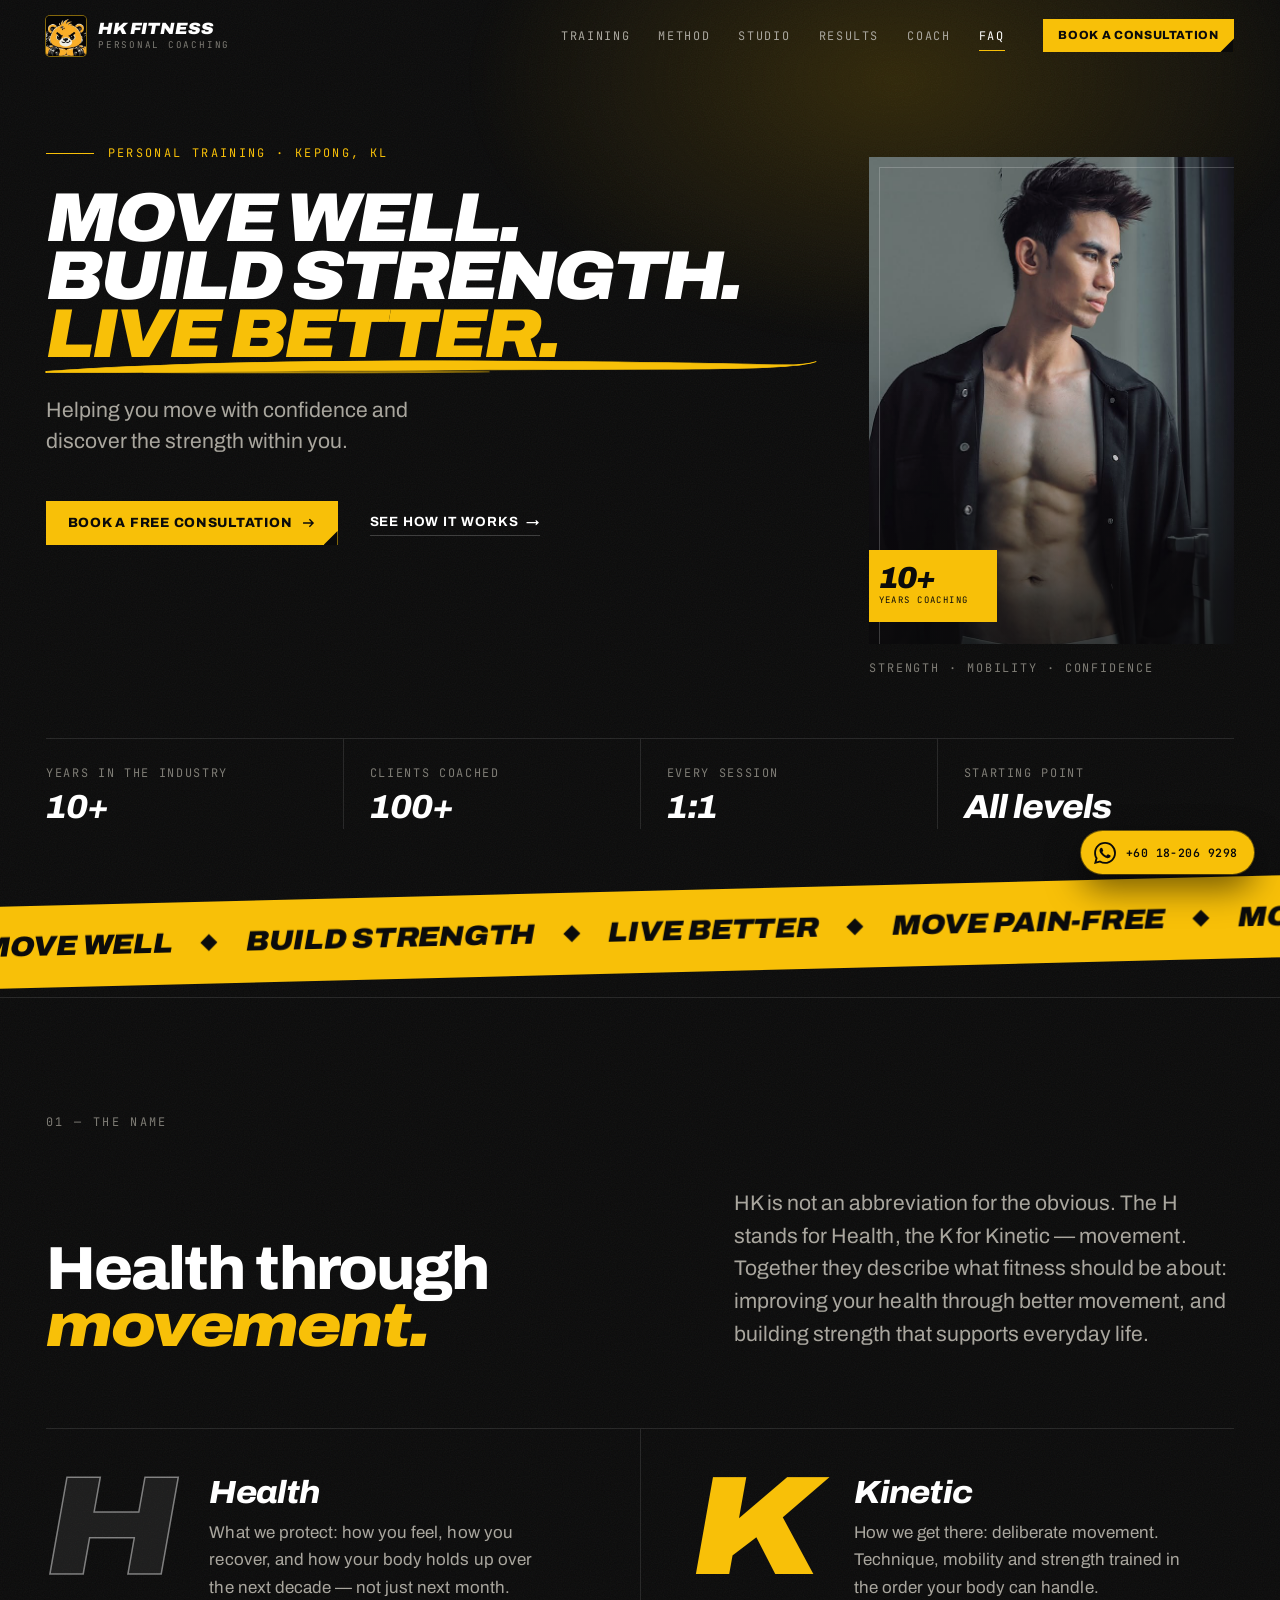
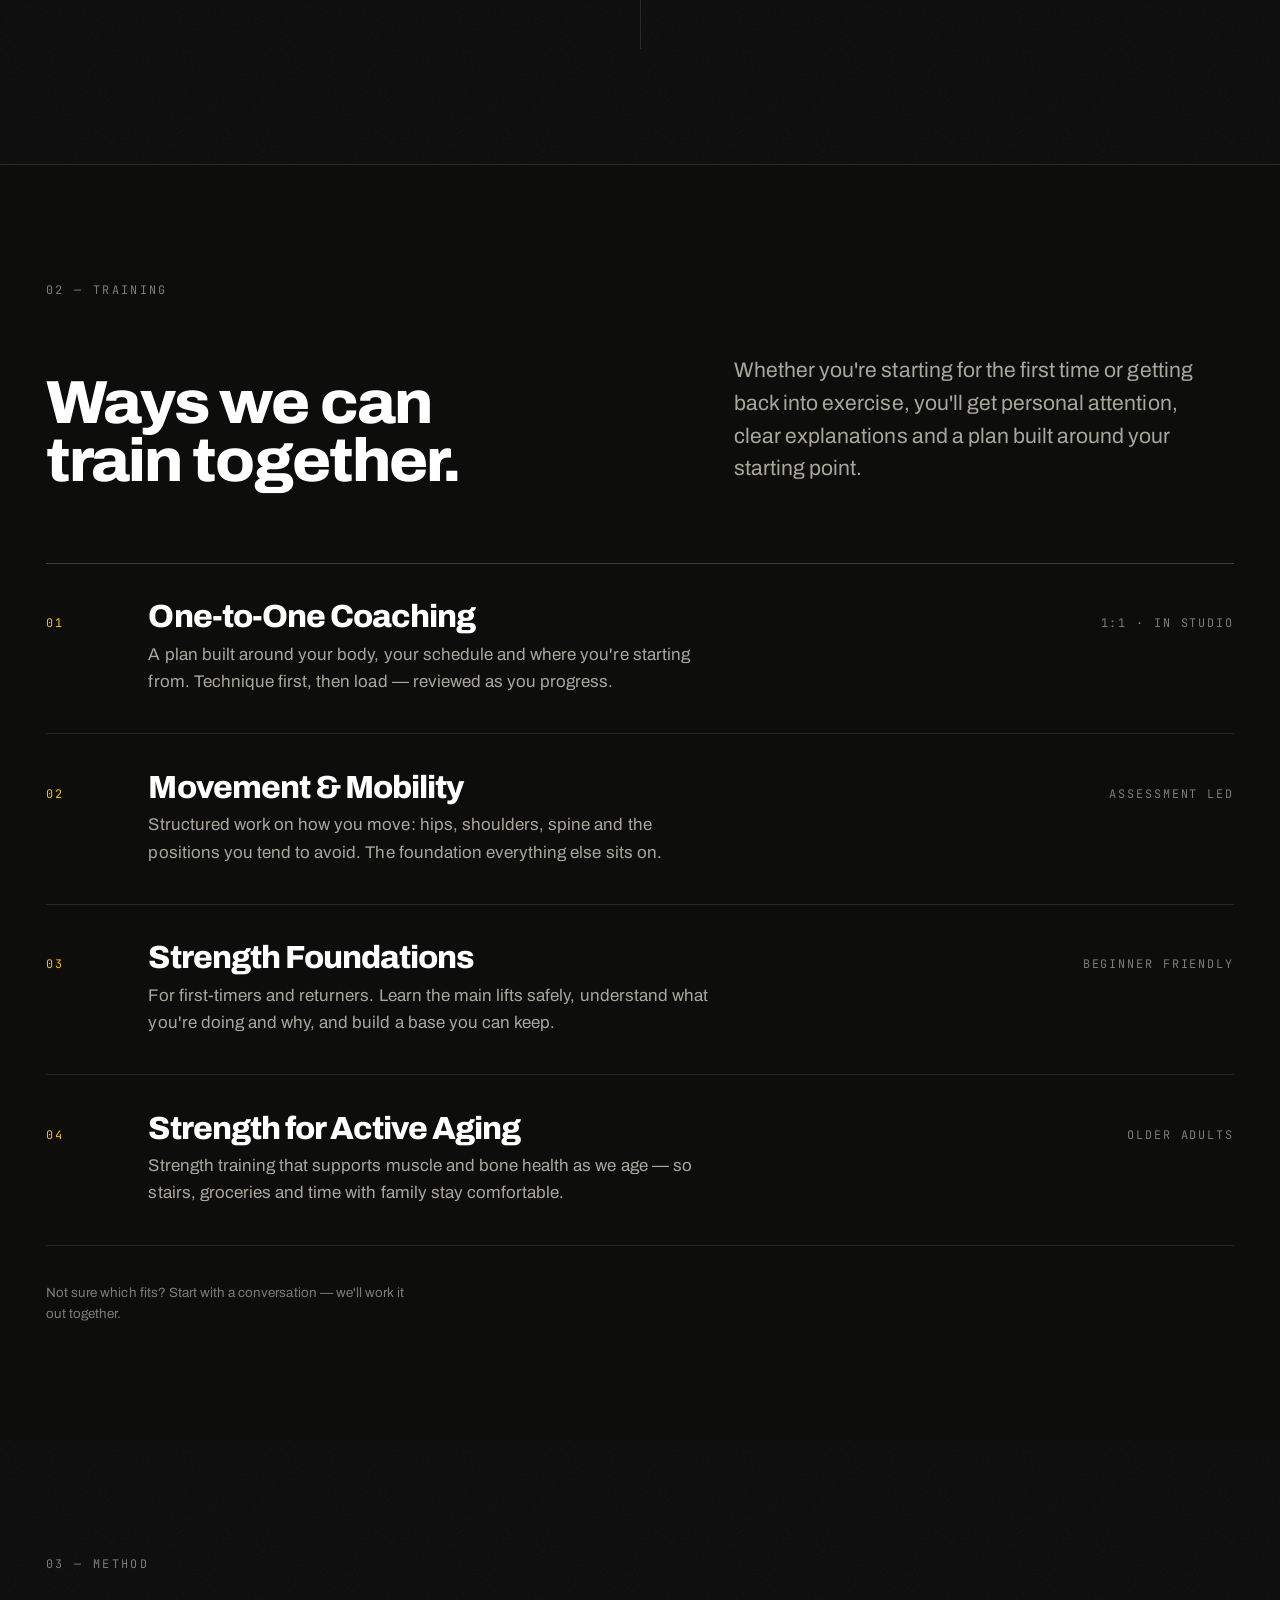
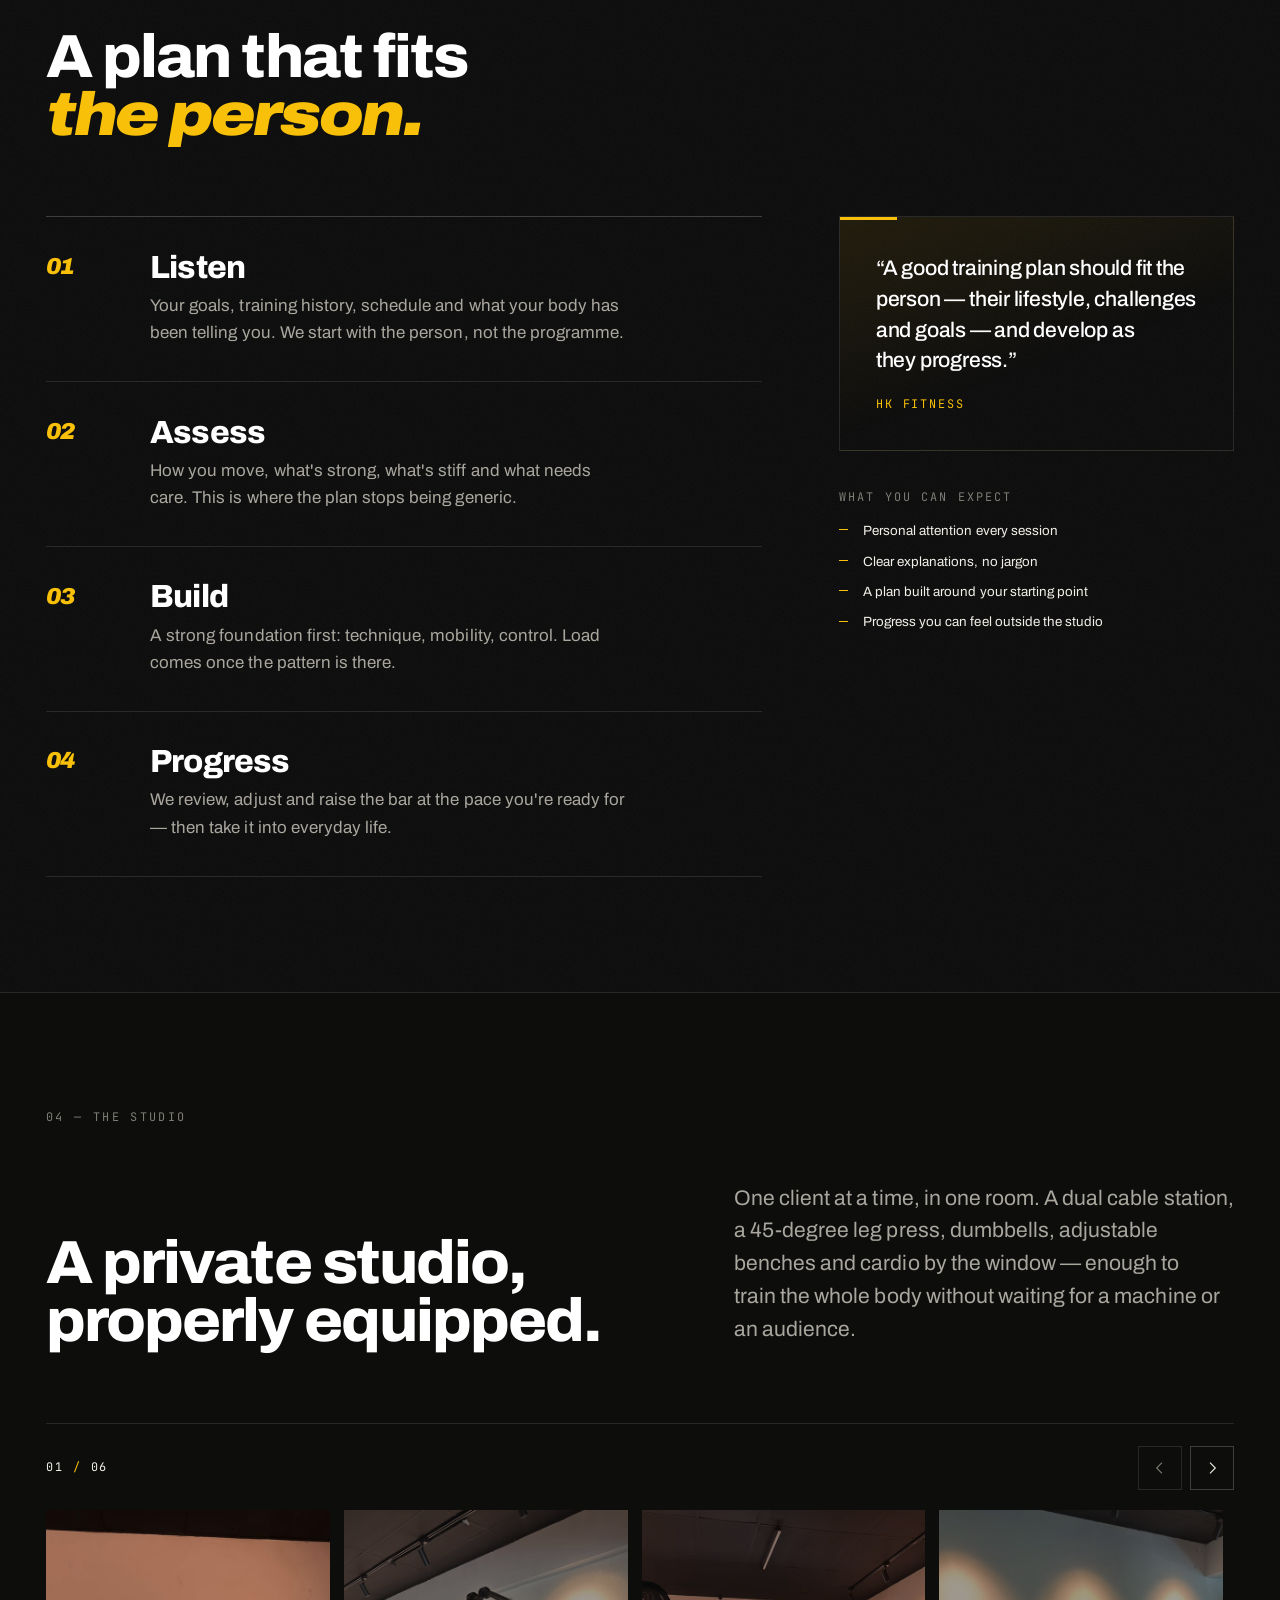
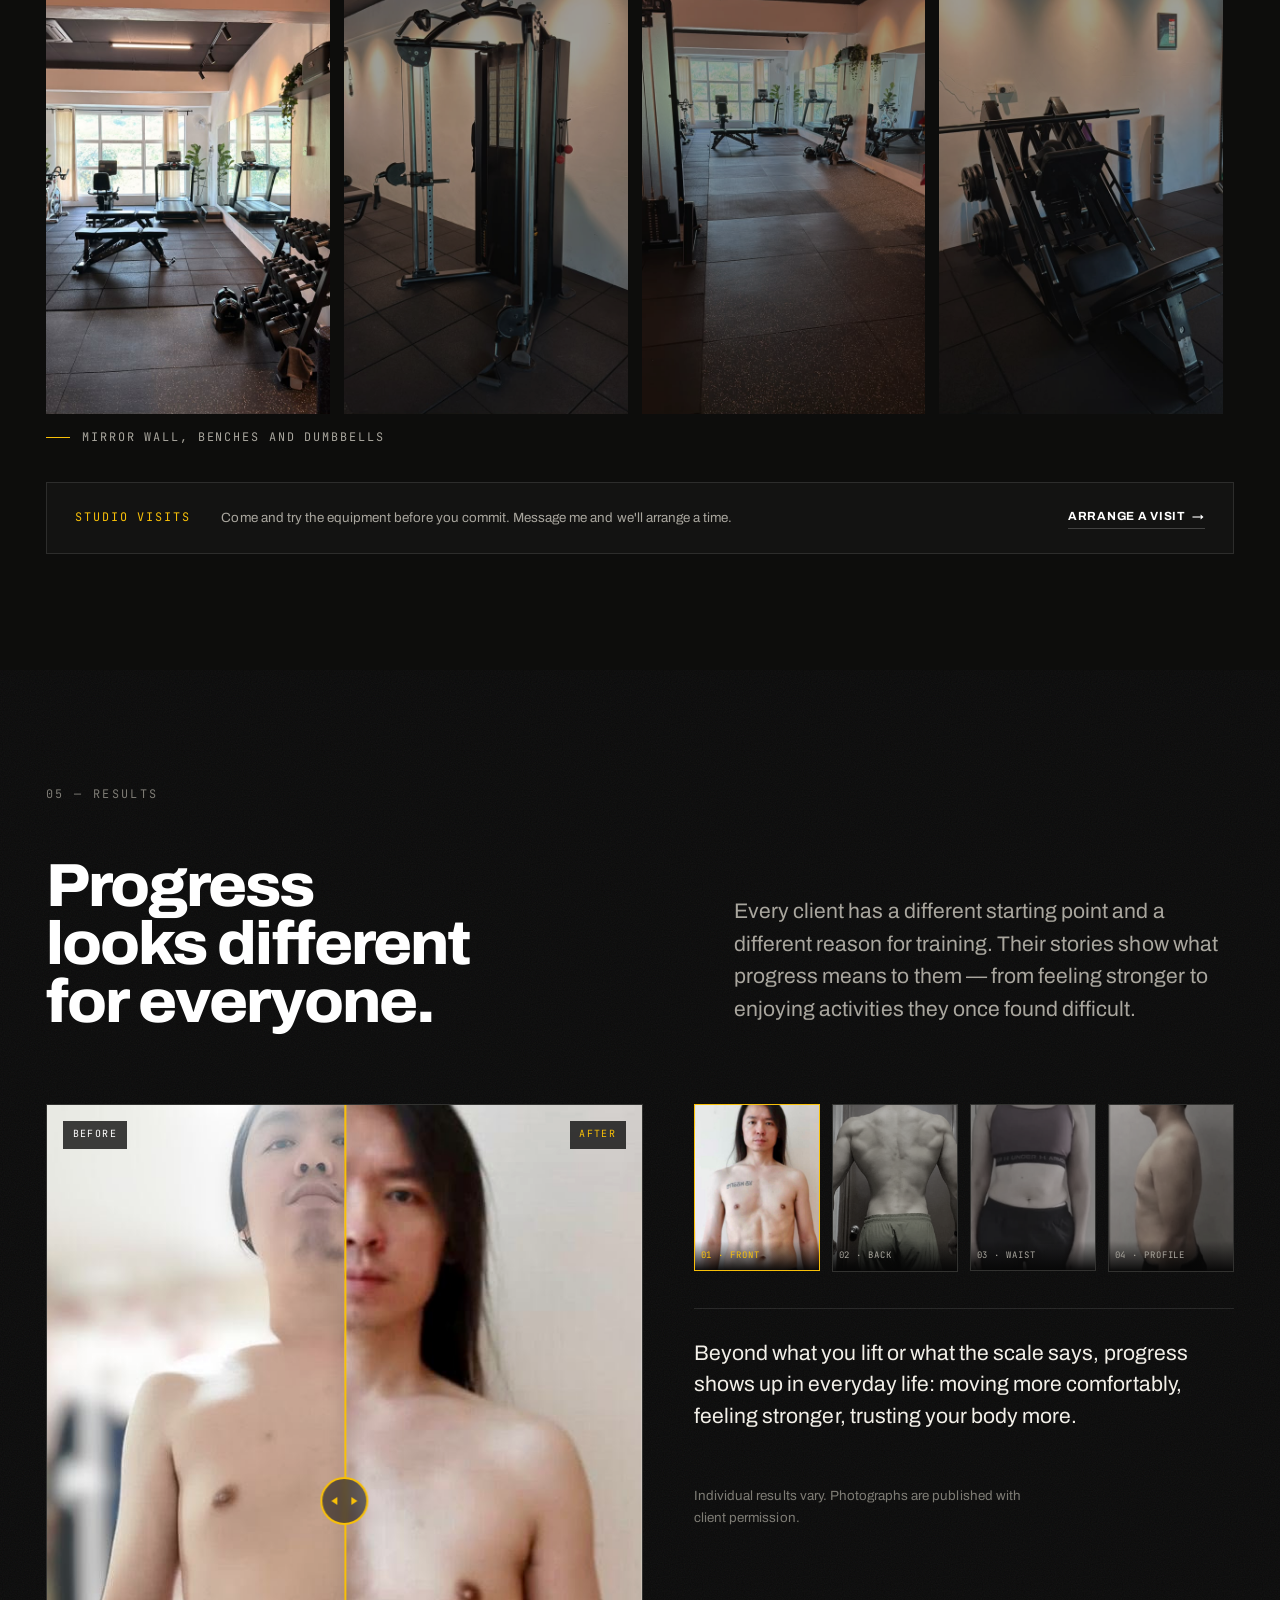
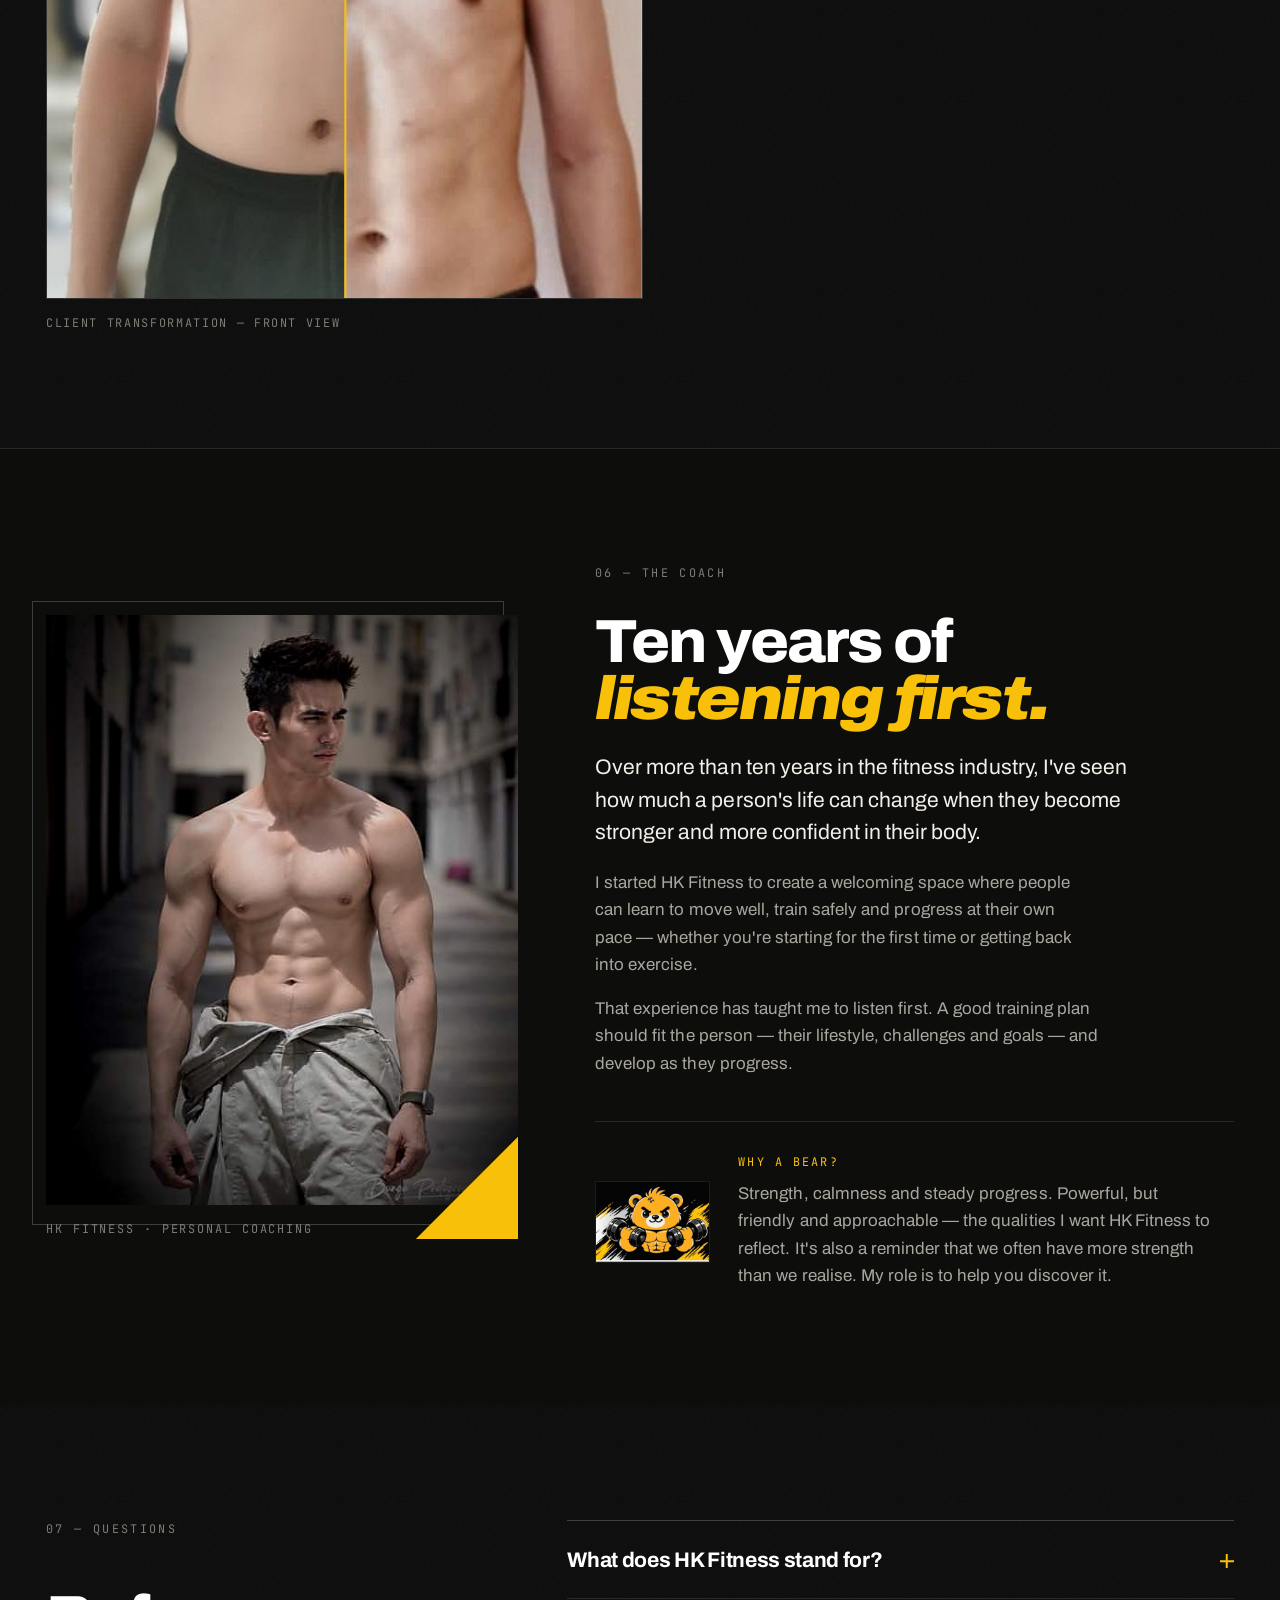
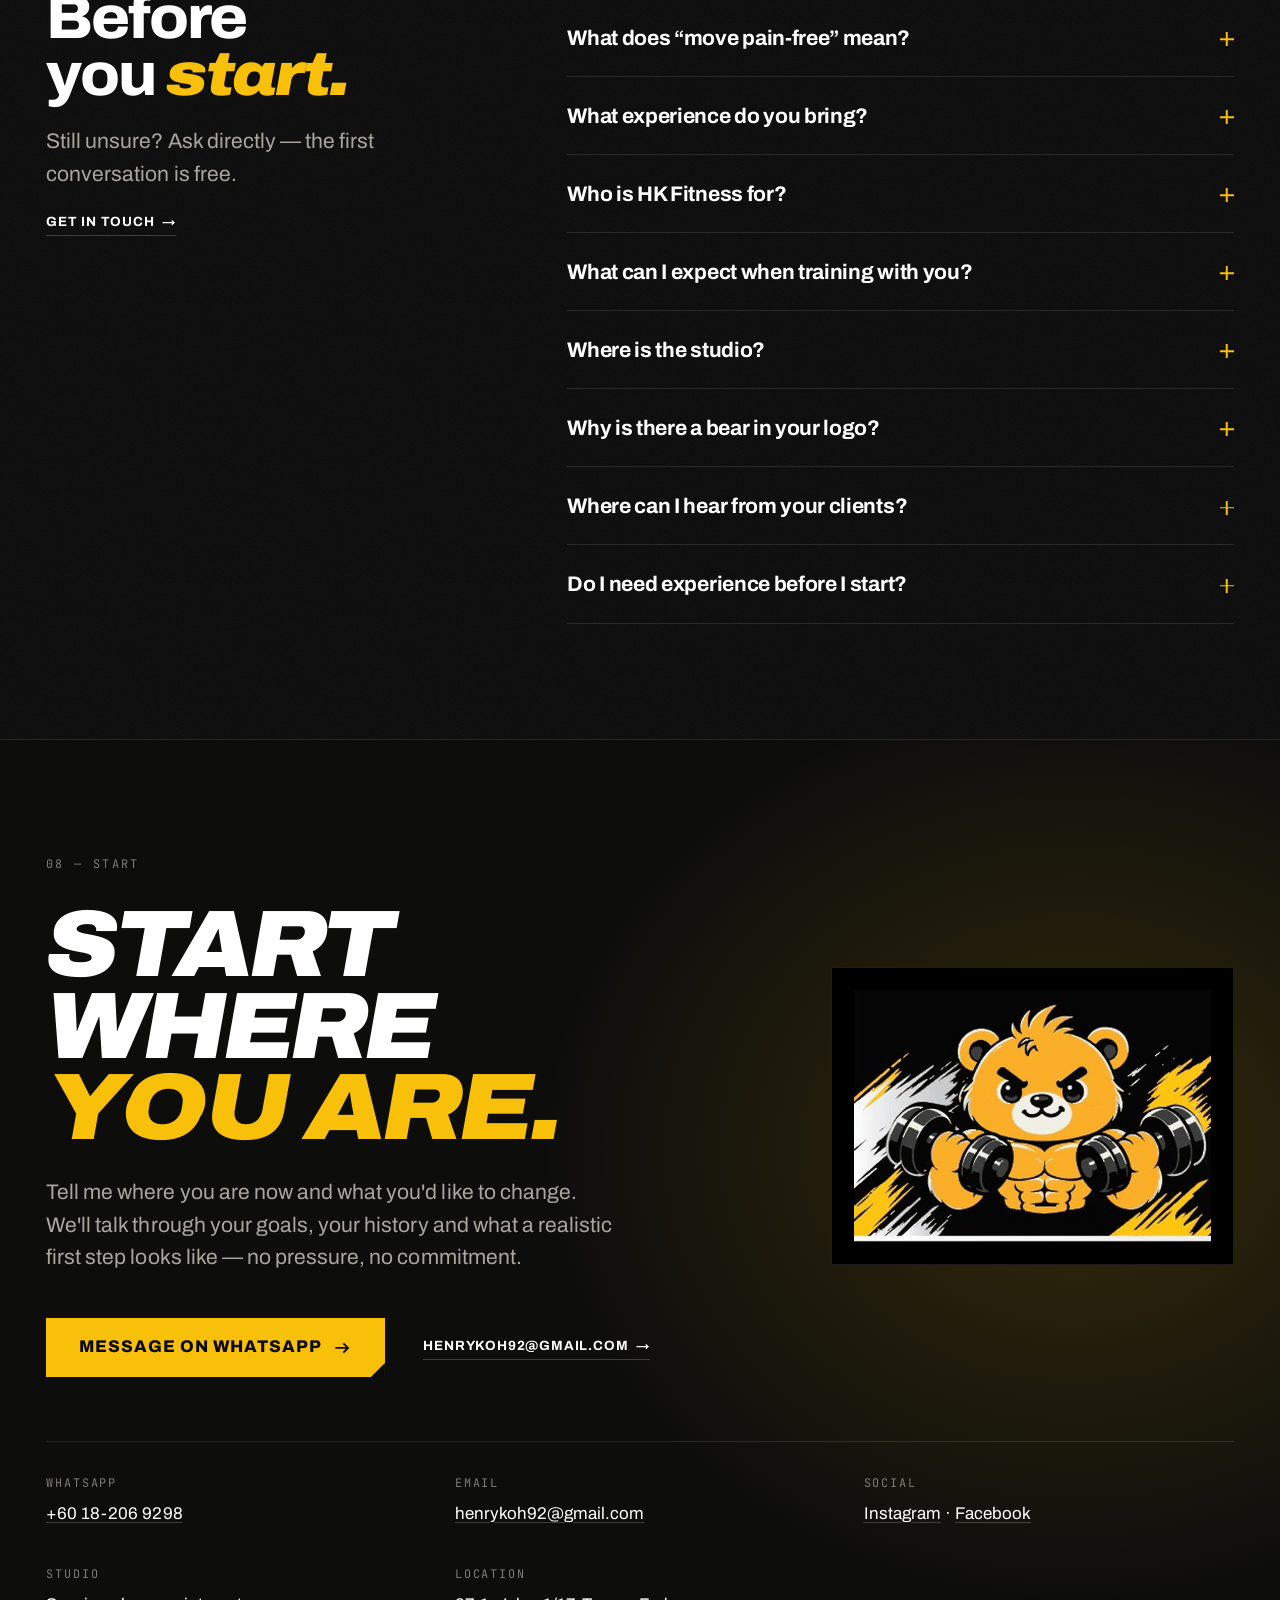
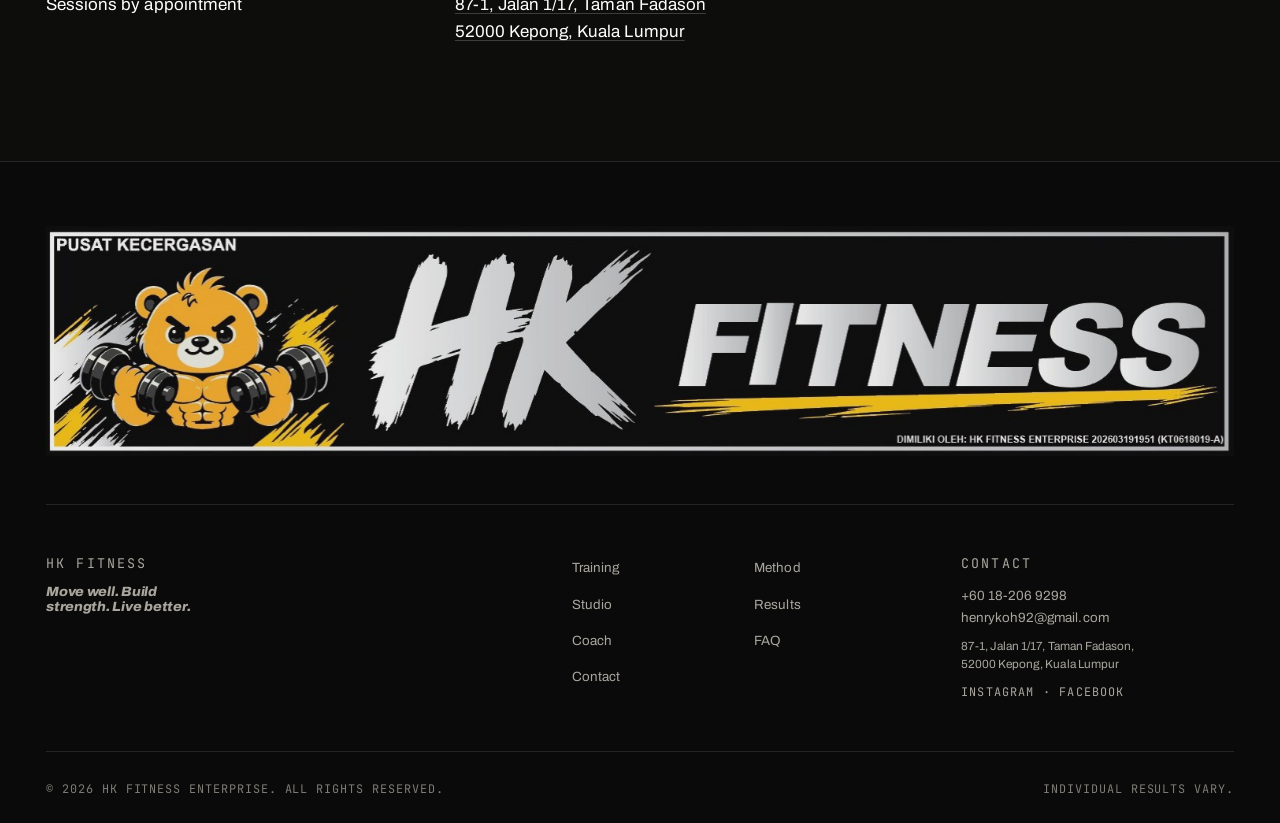
==== commit 66be4120: "Contact: switch WhatsApp to +60 18-206 9298" ====
--- a/index.html
+++ b/index.html
@@ -6,24 +6,22 @@
 
 <title>HK Fitness | Personal Training in Kepong, Kuala Lumpur</title>
 <meta name="description" content="One-to-one personal training in Kepong, Kuala Lumpur for beginners, busy adults and active aging. Build strength, improve mobility and move with confidence.">
-<link rel="canonical" href="https://kiatyao95.github.io/HKFitness/">
-
-<!-- EDIT BEFORE GOING LIVE: the site is published at /HKFitness/. If you add a custom domain,
-     replace that base in index.html, robots.txt and sitemap.xml. See README.md -->
+<link rel="canonical" href="https://hk-fitness.com/">
+
 <meta property="og:type" content="website">
 <meta property="og:site_name" content="HK Fitness">
 <meta property="og:locale" content="en_MY">
-<meta property="og:url" content="https://kiatyao95.github.io/HKFitness/">
+<meta property="og:url" content="https://hk-fitness.com/">
 <meta property="og:title" content="HK Fitness | Move Well. Build Strength. Live Better.">
 <meta property="og:description" content="Personal training built around your body, your schedule and where you're starting from. Beginners, busy adults and active aging welcome.">
-<meta property="og:image" content="https://kiatyao95.github.io/HKFitness/assets/img/og-image.jpg">
+<meta property="og:image" content="https://hk-fitness.com/assets/img/og-image.jpg">
 <meta property="og:image:width" content="1200">
 <meta property="og:image:height" content="630">
 <meta property="og:image:alt" content="HK Fitness — move well, build strength, live better.">
 <meta name="twitter:card" content="summary_large_image">
 <meta name="twitter:title" content="HK Fitness | Move Well. Build Strength. Live Better.">
 <meta name="twitter:description" content="Personal training built around your body, your schedule and where you're starting from.">
-<meta name="twitter:image" content="https://kiatyao95.github.io/HKFitness/assets/img/og-image.jpg">
+<meta name="twitter:image" content="https://hk-fitness.com/assets/img/og-image.jpg">
 
 <meta name="theme-color" content="#0a0a0a">
 <meta name="color-scheme" content="dark">
@@ -47,14 +45,14 @@
   "@graph": [
     {
       "@type": ["HealthClub", "LocalBusiness"],
-      "@id": "https://kiatyao95.github.io/HKFitness/#business",
+      "@id": "https://hk-fitness.com/#business",
       "name": "HK Fitness",
       "alternateName": "HK Fitness Enterprise",
       "description": "One-to-one personal training and strength coaching for beginners, busy adults and active aging. Health through better movement.",
-      "url": "https://kiatyao95.github.io/HKFitness/",
-      "image": "https://kiatyao95.github.io/HKFitness/assets/img/og-image.jpg",
-      "logo": "https://kiatyao95.github.io/HKFitness/assets/img/icons/icon-512.png",
-      "telephone": "+60 18-286 9298",
+      "url": "https://hk-fitness.com/",
+      "image": "https://hk-fitness.com/assets/img/og-image.jpg",
+      "logo": "https://hk-fitness.com/assets/img/icons/icon-512.png",
+      "telephone": "+60 18-206 9298",
       "email": "henrykoh92@gmail.com",
       "priceRange": "$$",
       "currenciesAccepted": "MYR",
@@ -116,15 +114,15 @@
     },
     {
       "@type": "WebSite",
-      "@id": "https://kiatyao95.github.io/HKFitness/#website",
-      "url": "https://kiatyao95.github.io/HKFitness/",
+      "@id": "https://hk-fitness.com/#website",
+      "url": "https://hk-fitness.com/",
       "name": "HK Fitness",
       "inLanguage": "en-MY",
-      "publisher": { "@id": "https://kiatyao95.github.io/HKFitness/#business" }
+      "publisher": { "@id": "https://hk-fitness.com/#business" }
     },
     {
       "@type": "FAQPage",
-      "@id": "https://kiatyao95.github.io/HKFitness/#faq",
+      "@id": "https://hk-fitness.com/#faq",
       "mainEntity": [
         {
           "@type": "Question",
@@ -703,7 +701,7 @@
           </p>
 
           <div class="contact__actions" data-reveal>
-            <a class="btn btn--gold btn--lg" href="https://wa.me/60182869298?text=Hi%20HK%20Fitness%2C%20I%27d%20like%20to%20book%20a%20consultation.">
+            <a class="btn btn--gold btn--lg" href="https://wa.me/60182069298?text=Hi%20HK%20Fitness%2C%20I%27d%20like%20to%20book%20a%20consultation.">
               Message on WhatsApp
               <svg class="btn__icon" viewBox="0 0 16 16" aria-hidden="true" focusable="false"><path d="M2 8h10.4M9 4.4 12.6 8 9 11.6"/></svg>
             </a>
@@ -717,7 +715,7 @@
       </div>
 
       <dl class="contact__details" data-reveal>
-        <div><dt>WhatsApp</dt><dd><a href="https://wa.me/60182869298">+60 18-286 9298</a></dd></div>
+        <div><dt>WhatsApp</dt><dd><a href="https://wa.me/60182069298">+60 18-206 9298</a></dd></div>
         <div><dt>Email</dt><dd><a href="mailto:henrykoh92@gmail.com">henrykoh92@gmail.com</a></dd></div>
         <div><dt>Social</dt><dd><a href="https://www.instagram.com/hkfitness_studio/" rel="me noopener">Instagram</a> · <a href="https://www.facebook.com/henry.koh.50" rel="me noopener">Facebook</a></dd></div>
         <div><dt>Studio</dt><dd>Sessions by appointment</dd></div>
@@ -753,7 +751,7 @@
       </nav>
       <div>
         <p class="mono site-footer__label">Contact</p>
-        <p><a href="https://wa.me/60182869298">+60 18-286 9298</a><br><a href="mailto:henrykoh92@gmail.com">henrykoh92@gmail.com</a></p>
+        <p><a href="https://wa.me/60182069298">+60 18-206 9298</a><br><a href="mailto:henrykoh92@gmail.com">henrykoh92@gmail.com</a></p>
         <p class="site-footer__address"><a href="https://www.google.com/maps/search/?api=1&amp;query=87-1%2C%20Jalan%201%2F17%2C%20Taman%20Fadason%2C%2052000%20Kepong%2C%20Kuala%20Lumpur" rel="noopener">87-1, Jalan 1/17, Taman Fadason,<br>52000 Kepong, Kuala Lumpur</a></p>
         <p class="site-footer__socials"><a href="https://www.instagram.com/hkfitness_studio/" rel="me noopener">Instagram</a> · <a href="https://www.facebook.com/henry.koh.50" rel="me noopener">Facebook</a></p>
       </div>
@@ -766,9 +764,9 @@
 </footer>
 
 <!-- Floating WhatsApp ------------------------------------------------------- -->
-<a class="wa-float" href="https://wa.me/60182869298?text=Hi%20HK%20Fitness%2C%20I%27d%20like%20to%20book%20a%20consultation." target="_blank" rel="noopener" aria-label="Message HK Fitness on WhatsApp, +60 18-286 9298">
+<a class="wa-float" href="https://wa.me/60182069298?text=Hi%20HK%20Fitness%2C%20I%27d%20like%20to%20book%20a%20consultation." target="_blank" rel="noopener" aria-label="Message HK Fitness on WhatsApp, +60 18-206 9298">
   <svg class="wa-float__logo" viewBox="0 0 24 24" aria-hidden="true" focusable="false"><path d="M17.472 14.382c-.297-.149-1.758-.867-2.03-.967-.273-.099-.471-.148-.67.15-.197.297-.767.966-.94 1.164-.173.199-.347.223-.644.075-.297-.15-1.255-.463-2.39-1.475-.883-.788-1.48-1.761-1.653-2.059-.173-.297-.018-.458.13-.606.134-.133.298-.347.446-.52.149-.174.198-.298.298-.497.099-.198.05-.371-.025-.52-.075-.149-.669-1.612-.916-2.207-.242-.579-.487-.5-.669-.51-.173-.008-.371-.01-.57-.01-.198 0-.52.074-.792.372-.272.297-1.04 1.016-1.04 2.479 0 1.462 1.065 2.875 1.213 3.074.149.198 2.096 3.2 5.077 4.487.709.306 1.262.489 1.694.625.712.227 1.36.195 1.871.118.571-.085 1.758-.719 2.006-1.413.248-.694.248-1.289.173-1.413-.074-.124-.272-.198-.57-.347m-5.421 7.403h-.004a9.87 9.87 0 01-5.031-1.378l-.361-.214-3.741.982.998-3.648-.235-.374a9.86 9.86 0 01-1.51-5.26c.001-5.45 4.436-9.884 9.888-9.884 2.64 0 5.122 1.03 6.988 2.898a9.825 9.825 0 012.893 6.994c-.003 5.45-4.437 9.884-9.885 9.884m8.413-18.297A11.815 11.815 0 0012.05 0C5.495 0 .16 5.335.157 11.892c0 2.096.547 4.142 1.588 5.945L.057 24l6.305-1.654a11.882 11.882 0 005.683 1.448h.005c6.554 0 11.89-5.335 11.893-11.893a11.821 11.821 0 00-3.48-8.413Z"/></svg>
-  <span class="wa-float__text">+60 18-286 9298</span>
+  <span class="wa-float__text">+60 18-206 9298</span>
 </a>
 
 <script src="assets/js/main.js" defer></script>
